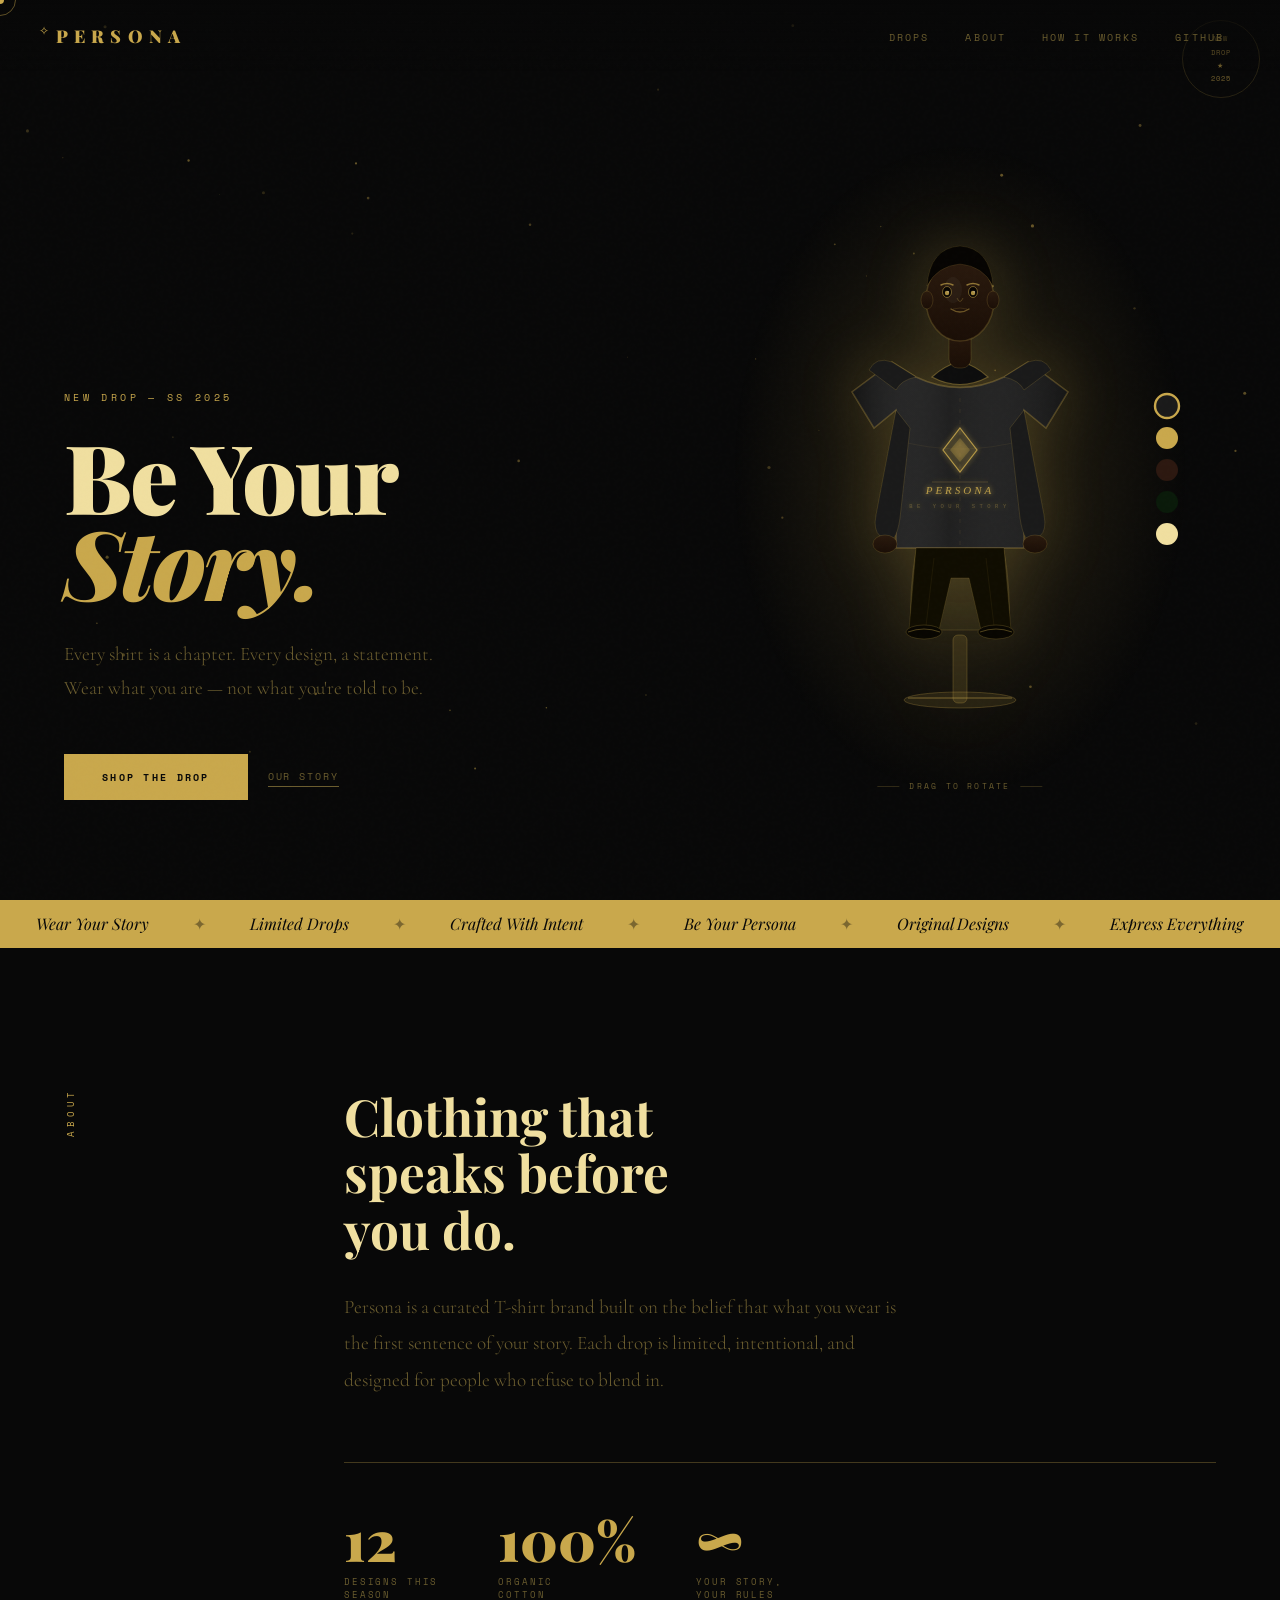
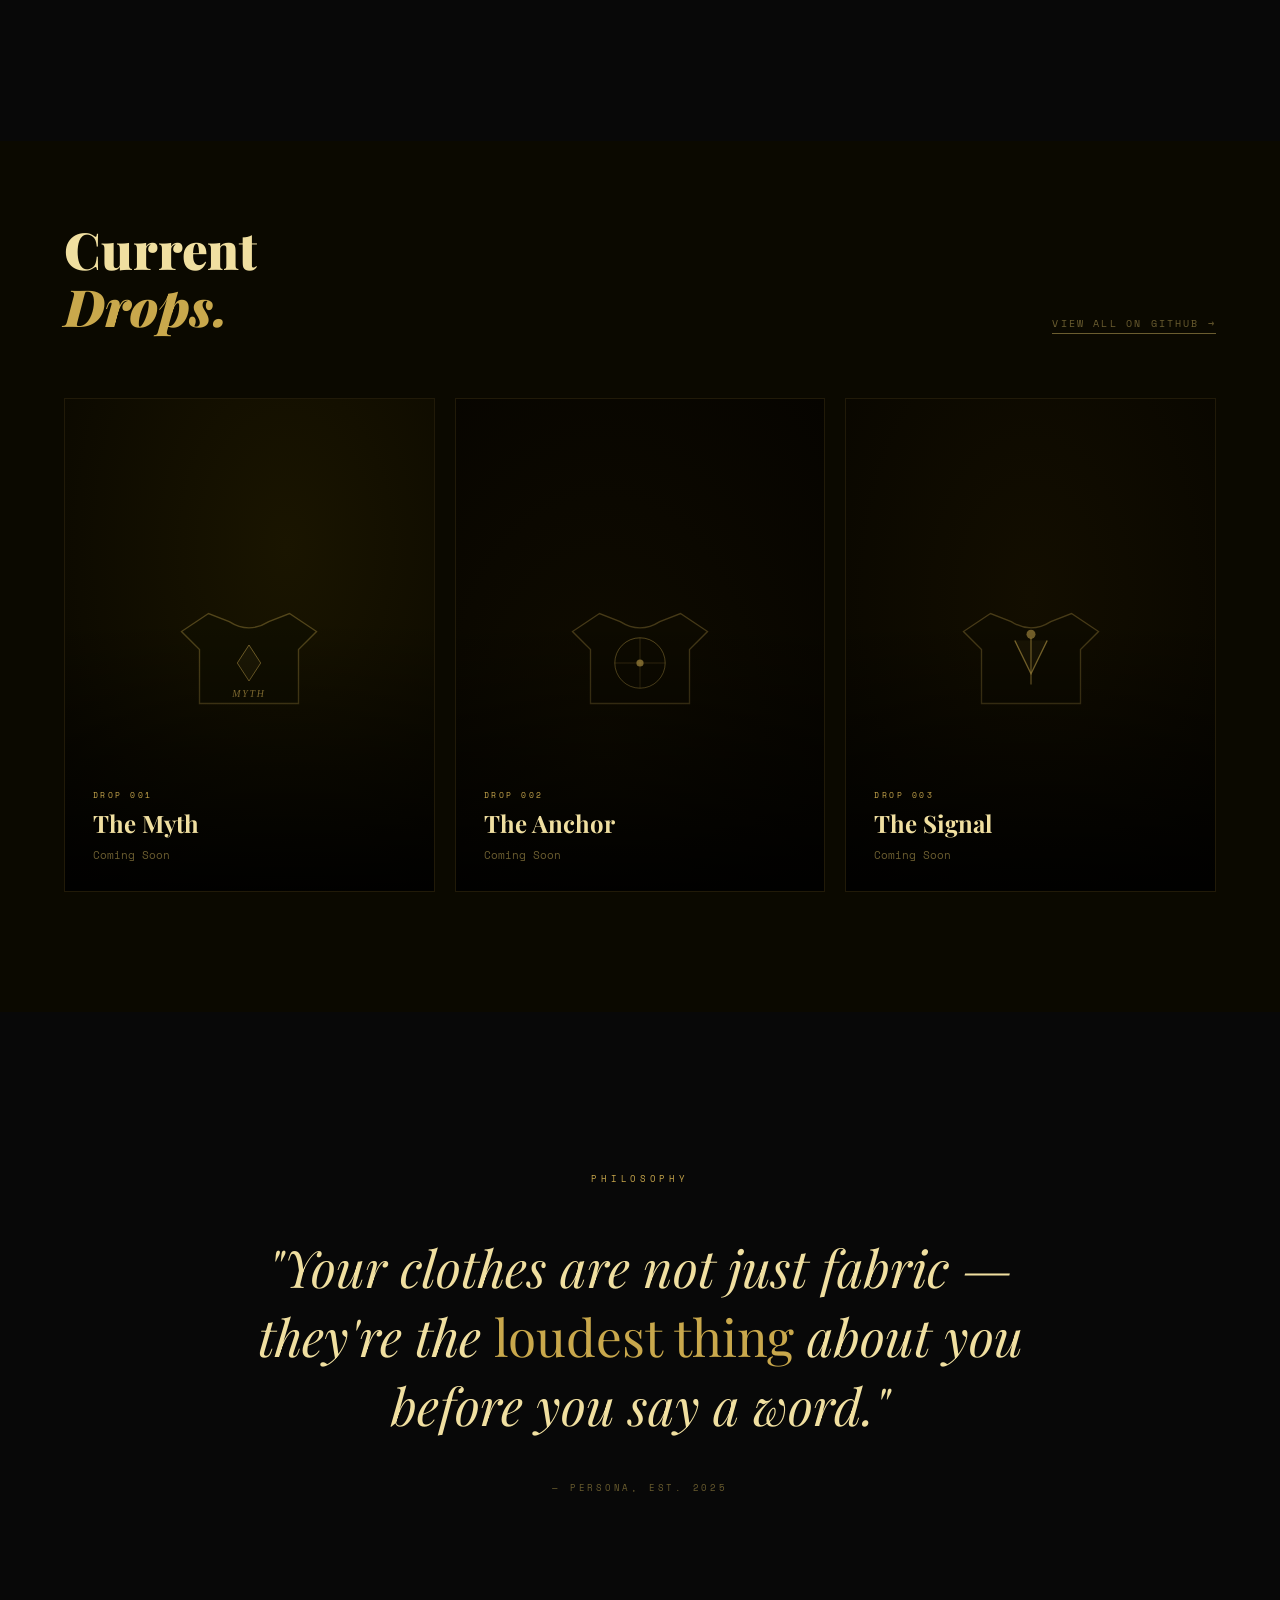
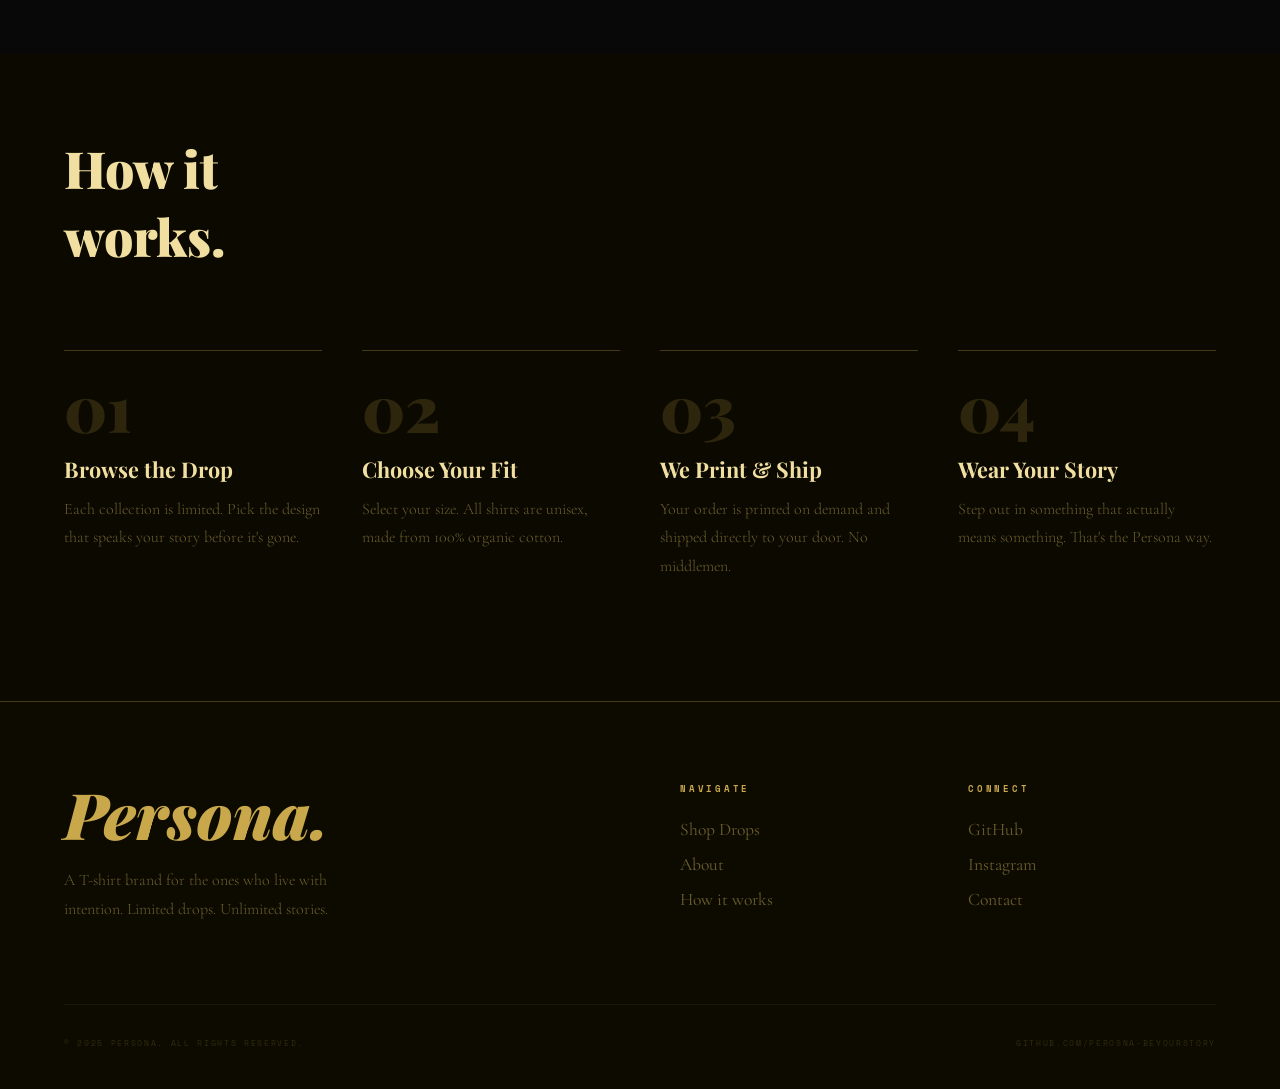
==== index.html @ 590053a6 "Add files via upload" ====
<!DOCTYPE html>
<html lang="en">
<head>
  <meta charset="UTF-8" />
  <meta name="viewport" content="width=device-width, initial-scale=1.0"/>
  <title>PERSONA — Wear Your Story</title>
  <link href="https://fonts.googleapis.com/css2?family=Playfair+Display:ital,wght@0,400;0,700;0,900;1,400&family=Cormorant+Garamond:wght@300;400;600&family=Space+Mono:wght@400;700&display=swap" rel="stylesheet"/>
  <style>
    *, *::before, *::after { margin: 0; padding: 0; box-sizing: border-box; }
    :root {
      --black: #080808;
      --deep: #0d0b00;
      --gold: #c9a84c;
      --gold-light: #e8c96a;
      --gold-dim: rgba(201,168,76,0.3);
      --gold-faint: rgba(201,168,76,0.08);
      --muted: #6b5d2f;
      --cream: #f0dfa0;
    }
    html { scroll-behavior: smooth; }
    body {
      background: var(--black);
      color: var(--cream);
      font-family: 'Cormorant Garamond', serif;
      overflow-x: hidden;
      cursor: none;
    }
    #cursor-dot {
      width: 8px; height: 8px;
      background: var(--gold);
      border-radius: 50%;
      position: fixed;
      pointer-events: none;
      z-index: 9999;
      transform: translate(-50%,-50%);
      transition: width .2s, height .2s;
    }
    #cursor-ring {
      width: 32px; height: 32px;
      border: 1.5px solid var(--gold);
      border-radius: 50%;
      position: fixed;
      pointer-events: none;
      z-index: 9998;
      transform: translate(-50%,-50%);
      opacity: 0.45;
      transition: width .3s, height .3s, opacity .3s;
    }
    body.hovering #cursor-dot { width: 14px; height: 14px; background: var(--gold-light); }
    body.hovering #cursor-ring { width: 52px; height: 52px; opacity: 0.2; }

    .trail-particle {
      position: fixed;
      pointer-events: none;
      z-index: 9990;
      transform: translate(-50%,-50%);
      animation: trailFade 0.7s ease forwards;
      line-height: 1;
    }
    @keyframes trailFade {
      0%   { opacity:.8; transform:translate(-50%,-50%) scale(1); }
      100% { opacity:0;  transform:translate(-50%,-50%) scale(0.2) translateY(-18px); }
    }
    .cursor-follower {
      position: fixed;
      pointer-events: none;
      z-index: 9985;
      transform: translate(-50%,-50%);
      animation: floatEmoji 3s ease-in-out infinite;
      color: var(--gold);
      line-height: 1;
    }
    @keyframes floatEmoji {
      0%,100% { transform:translate(-50%,-50%) rotate(-12deg) scale(1); }
      50%      { transform:translate(-50%,-50%) rotate(12deg) scale(1.2); }
    }
    body::after {
      content:'';
      position:fixed; inset:0;
      background-image:url("data:image/svg+xml,%3Csvg viewBox='0 0 256 256' xmlns='http://www.w3.org/2000/svg'%3E%3Cfilter id='n'%3E%3CfeTurbulence type='fractalNoise' baseFrequency='0.85' numOctaves='4' stitchTiles='stitch'/%3E%3C/filter%3E%3Crect width='100%25' height='100%25' filter='url(%23n)' opacity='0.04'/%3E%3C/svg%3E");
      pointer-events:none; z-index:200; opacity:.35;
    }
    nav {
      position:fixed; top:0; left:0; right:0; z-index:500;
      padding:24px 56px;
      display:flex; justify-content:space-between; align-items:center;
      background:linear-gradient(to bottom,rgba(8,8,8,.95),transparent);
    }
    .nav-logo {
      font-family:'Playfair Display',serif;
      font-size:1.1rem; font-weight:900;
      letter-spacing:.35em; text-transform:uppercase;
      color:var(--gold); text-decoration:none;
    }
    .nav-links { display:flex; gap:36px; list-style:none; }
    .nav-links a {
      font-family:'Space Mono',monospace;
      font-size:.6rem; letter-spacing:.22em; text-transform:uppercase;
      color:var(--muted); text-decoration:none; transition:color .2s;
    }
    .nav-links a:hover { color:var(--gold); }

    .hero {
      min-height:100vh;
      display:grid; grid-template-columns:1fr 1fr;
      position:relative; overflow:hidden;
    }
    .hero-bg { position:absolute; inset:0; z-index:0; overflow:hidden; }
    .hero-bg canvas { position:absolute; inset:0; }
    .hero-left {
      display:flex; flex-direction:column; justify-content:flex-end;
      padding:140px 64px 100px; position:relative; z-index:2;
    }
    .hero-eyebrow {
      font-family:'Space Mono',monospace;
      font-size:.6rem; letter-spacing:.35em; text-transform:uppercase;
      color:var(--gold); margin-bottom:28px;
      opacity:0; animation:fadeUp .8s .3s forwards;
    }
    .hero-title {
      font-family:'Playfair Display',serif;
      font-size:clamp(3.5rem,7.5vw,9rem); font-weight:900;
      line-height:.9; letter-spacing:-.02em; color:var(--cream);
      opacity:0; animation:fadeUp .9s .5s forwards;
    }
    .hero-title em { font-style:italic; color:var(--gold); display:block; }
    .hero-sub {
      font-size:1.2rem; font-weight:300; color:var(--muted);
      margin-top:32px; max-width:380px; line-height:1.8;
      opacity:0; animation:fadeUp .9s .7s forwards;
    }
    .hero-cta {
      margin-top:48px; display:flex; gap:20px; align-items:center;
      opacity:0; animation:fadeUp .9s .9s forwards;
    }
    .btn-primary {
      background:var(--gold); color:var(--black);
      padding:15px 38px;
      font-family:'Space Mono',monospace;
      font-size:.65rem; letter-spacing:.22em; text-transform:uppercase;
      text-decoration:none; font-weight:700;
      transition:background .3s, transform .2s, box-shadow .3s;
    }
    .btn-primary:hover { background:var(--gold-light); transform:translateY(-3px); box-shadow:0 12px 40px rgba(201,168,76,.35); }
    .btn-ghost {
      font-family:'Space Mono',monospace;
      font-size:.65rem; letter-spacing:.18em; text-transform:uppercase;
      color:var(--muted); text-decoration:none;
      border-bottom:1px solid var(--muted); padding-bottom:2px;
      transition:color .2s, border-color .2s;
    }
    .btn-ghost:hover { color:var(--gold); border-color:var(--gold); }

    .hero-right {
      position:relative; display:flex; align-items:center; justify-content:center;
      z-index:2; padding:100px 40px 60px;
    }
    .mannequin-wrapper {
      position:relative; width:340px; height:540px;
      display:flex; align-items:center; justify-content:center;
    }
    .mannequin-glow {
      position:absolute; inset:-60px;
      background:radial-gradient(ellipse at center,rgba(201,168,76,.18) 0%,transparent 70%);
      pointer-events:none;
    }
    .mannequin-hint {
      position:absolute; bottom:-52px; left:50%;
      transform:translateX(-50%);
      font-family:'Space Mono',monospace;
      font-size:.5rem; letter-spacing:.28em; text-transform:uppercase;
      color:var(--muted); white-space:nowrap;
      display:flex; align-items:center; gap:10px;
    }
    .mannequin-hint::before,.mannequin-hint::after {
      content:''; width:22px; height:1px; background:var(--muted); opacity:.4;
    }
    #mannequin-3d {
      width:100%; height:100%;
      display:flex; align-items:center; justify-content:center;
      cursor:grab; user-select:none;
    }
    #mannequin-3d:active { cursor:grabbing; }
    #mannequin-svg {
      width:280px; height:480px;
      filter:drop-shadow(0 0 30px rgba(201,168,76,.22));
      transition:filter .3s;
    }
    #mannequin-3d:hover #mannequin-svg { filter:drop-shadow(0 0 55px rgba(201,168,76,.5)); }
    .shirt-colors {
      position:absolute; right:-48px; top:50%;
      transform:translateY(-50%);
      display:flex; flex-direction:column; gap:10px;
    }
    .shirt-swatch {
      width:22px; height:22px; border-radius:50%;
      border:2px solid transparent;
      cursor:none; transition:border-color .2s, transform .2s;
    }
    .shirt-swatch.active { border-color:var(--gold); transform:scale(1.2); }
    .shirt-swatch:hover { transform:scale(1.15); }
    .design-badge {
      position:absolute; top:20px; right:20px;
      width:78px; height:78px;
      border:1px solid var(--gold-dim); border-radius:50%;
      display:flex; align-items:center; justify-content:center;
      flex-direction:column; text-align:center;
      animation:spin 22s linear infinite; opacity:.55;
    }
    .design-badge span {
      font-family:'Space Mono',monospace;
      font-size:.42rem; letter-spacing:.15em; text-transform:uppercase;
      color:var(--gold); line-height:2;
    }
    @keyframes spin { from{transform:rotate(0)} to{transform:rotate(360deg)} }

    .marquee-wrap { background:var(--gold); padding:13px 0; overflow:hidden; white-space:nowrap; }
    .marquee-track { display:inline-flex; animation:marquee 20s linear infinite; }
    .marquee-track span { font-family:'Playfair Display',serif; font-size:1rem; font-style:italic; color:var(--black); padding:0 36px; }
    .marquee-track .dot { font-style:normal; opacity:.4; padding:0 8px; }
    @keyframes marquee { from{transform:translateX(0)} to{transform:translateX(-50%)} }

    .about {
      padding:140px 64px; max-width:1400px; margin:0 auto;
      display:grid; grid-template-columns:200px 1fr; gap:80px; align-items:start;
    }
    .section-label {
      font-family:'Space Mono',monospace; font-size:.58rem;
      letter-spacing:.4em; text-transform:uppercase; color:var(--gold);
      writing-mode:vertical-rl; transform:rotate(180deg);
    }
    .about-content h2 {
      font-family:'Playfair Display',serif;
      font-size:clamp(2.5rem,4vw,4.5rem); font-weight:700;
      line-height:1.1; margin-bottom:32px; color:var(--cream);
    }
    .about-content p { font-size:1.2rem; font-weight:300; line-height:1.9; color:var(--muted); max-width:580px; }
    .about-stats {
      display:flex; gap:60px; margin-top:64px; padding-top:48px;
      border-top:1px solid var(--gold-dim);
    }
    .stat-num { font-family:'Playfair Display',serif; font-size:3.5rem; font-weight:900; color:var(--gold); line-height:1; }
    .stat-label { font-family:'Space Mono',monospace; font-size:.58rem; letter-spacing:.2em; text-transform:uppercase; color:var(--muted); margin-top:8px; }

    .drops { padding:80px 64px 120px; background:#0b0900; }
    .drops-header {
      display:flex; justify-content:space-between; align-items:flex-end;
      margin-bottom:64px; max-width:1400px; margin-left:auto; margin-right:auto;
    }
    .drops-header h2 { font-family:'Playfair Display',serif; font-size:clamp(2rem,4vw,4rem); font-weight:900; color:var(--cream); line-height:1.1; }
    .drops-header h2 em { font-style:italic; color:var(--gold); }
    .drops-header a {
      font-family:'Space Mono',monospace; font-size:.62rem; letter-spacing:.22em; text-transform:uppercase;
      color:var(--muted); text-decoration:none; border-bottom:1px solid var(--muted);
      padding-bottom:2px; white-space:nowrap; transition:color .2s, border-color .2s;
    }
    .drops-header a:hover { color:var(--gold); border-color:var(--gold); }
    .drops-grid { display:grid; grid-template-columns:repeat(3,1fr); gap:20px; max-width:1400px; margin:0 auto; }
    .drop-card {
      position:relative; aspect-ratio:3/4; overflow:hidden;
      background:#0d0a00; border:1px solid rgba(201,168,76,.1); transition:border-color .3s;
    }
    .drop-card:hover { border-color:rgba(201,168,76,.4); }
    .drop-card-bg { position:absolute; inset:0; display:flex; align-items:center; justify-content:center; transition:transform .6s cubic-bezier(.25,.46,.45,.94); }
    .drop-card:hover .drop-card-bg { transform:scale(1.06); }
    .drop-overlay { position:absolute; inset:0; background:linear-gradient(to top,rgba(0,0,0,.9) 0%,transparent 55%); }
    .drop-info { position:absolute; bottom:0; left:0; right:0; padding:28px; }
    .drop-tag { font-family:'Space Mono',monospace; font-size:.52rem; letter-spacing:.3em; text-transform:uppercase; color:var(--gold); margin-bottom:8px; }
    .drop-name { font-family:'Playfair Display',serif; font-size:1.5rem; font-weight:700; color:var(--cream); line-height:1.2; }
    .drop-price { font-family:'Space Mono',monospace; font-size:.7rem; color:var(--muted); margin-top:8px; }

    .philosophy { padding:160px 64px; text-align:center; max-width:900px; margin:0 auto; }
    .philosophy .section-label { writing-mode:horizontal-tb; transform:none; display:block; margin:0 auto 48px; }
    .philosophy blockquote { font-family:'Playfair Display',serif; font-size:clamp(2rem,4vw,3.5rem); font-weight:400; font-style:italic; line-height:1.35; color:var(--cream); }
    .philosophy blockquote em { font-style:normal; color:var(--gold); }
    .philosophy cite { display:block; margin-top:40px; font-family:'Space Mono',monospace; font-size:.58rem; letter-spacing:.3em; text-transform:uppercase; color:var(--muted); font-style:normal; }

    .how { padding:80px 64px 120px; background:#0b0900; }
    .how-header { max-width:1400px; margin:0 auto 80px; }
    .how-header h2 { font-family:'Playfair Display',serif; font-size:clamp(2rem,4vw,4rem); font-weight:900; color:var(--cream); }
    .how-steps { display:grid; grid-template-columns:repeat(4,1fr); gap:40px; max-width:1400px; margin:0 auto; }
    .step { padding-top:24px; border-top:1px solid var(--gold-dim); }
    .step-num { font-family:'Playfair Display',serif; font-size:4rem; font-weight:900; color:var(--gold); opacity:.18; line-height:1; margin-bottom:16px; }
    .step-title { font-family:'Playfair Display',serif; font-size:1.35rem; font-weight:700; margin-bottom:12px; color:var(--cream); }
    .step-desc { font-size:1rem; font-weight:300; color:var(--muted); line-height:1.8; }

    footer { background:var(--deep); padding:80px 64px 40px; border-top:1px solid var(--gold-dim); }
    .footer-top { display:grid; grid-template-columns:1fr 1fr; gap:80px; max-width:1400px; margin:0 auto; padding-bottom:80px; border-bottom:1px solid rgba(201,168,76,.08); }
    .footer-brand h3 { font-family:'Playfair Display',serif; font-size:clamp(2.5rem,5vw,5rem); font-weight:900; font-style:italic; color:var(--gold); line-height:1; }
    .footer-brand p { font-size:1rem; font-weight:300; color:var(--muted); margin-top:20px; max-width:320px; line-height:1.8; }
    .footer-links h4 { font-family:'Space Mono',monospace; font-size:.58rem; letter-spacing:.3em; text-transform:uppercase; color:var(--gold); margin-bottom:24px; }
    .footer-links ul { list-style:none; }
    .footer-links li { margin-bottom:14px; }
    .footer-links a { font-family:'Cormorant Garamond',serif; font-size:1.1rem; color:var(--muted); text-decoration:none; transition:color .2s; }
    .footer-links a:hover { color:var(--gold); }
    .footer-bottom { max-width:1400px; margin:0 auto; padding-top:32px; display:flex; justify-content:space-between; align-items:center; }
    .footer-bottom p { font-family:'Space Mono',monospace; font-size:.52rem; letter-spacing:.2em; color:rgba(201,168,76,.2); text-transform:uppercase; }
    .footer-bottom a { color:rgba(201,168,76,.2); text-decoration:none; transition:color .2s; }
    .footer-bottom a:hover { color:var(--gold); }

    @keyframes fadeUp { from{opacity:0;transform:translateY(30px)} to{opacity:1;transform:translateY(0)} }

    @media(max-width:900px){
      .hero{grid-template-columns:1fr;min-height:auto}
      .hero-left{padding:120px 32px 40px}
      .hero-right{padding:40px 32px 80px}
      nav{padding:20px 32px}
      .nav-links{display:none}
      .about{grid-template-columns:1fr;padding:80px 32px;gap:24px}
      .section-label{writing-mode:horizontal-tb;transform:none;margin-bottom:12px}
      .drops{padding:60px 32px 80px}
      .drops-header{flex-direction:column;align-items:flex-start;gap:20px}
      .drops-grid{grid-template-columns:1fr 1fr}
      .how{padding:60px 32px 80px}
      .how-steps{grid-template-columns:1fr 1fr}
      .philosophy{padding:80px 32px}
      footer{padding:60px 32px 32px}
      .footer-top{grid-template-columns:1fr;gap:48px}
      .about-stats{gap:32px}
      .shirt-colors{right:-35px}
    }
    @media(max-width:600px){
      .drops-grid{grid-template-columns:1fr}
      .how-steps{grid-template-columns:1fr}
    }
  </style>
</head>
<body>

<div id="cursor-dot"></div>
<div id="cursor-ring"></div>
<div class="cursor-follower" id="f1" style="font-size:1rem">✦</div>
<div class="cursor-follower" id="f2" style="font-size:.85rem">★</div>
<div class="cursor-follower" id="f3" style="font-size:1.1rem">◆</div>
<div class="cursor-follower" id="f4" style="font-size:.75rem">✧</div>

<nav>
  <a href="#" class="nav-logo">Persona</a>
  <ul class="nav-links">
    <li><a href="#drops">Drops</a></li>
    <li><a href="#about">About</a></li>
    <li><a href="#how">How it works</a></li>
    <li><a href="https://github.com/perosna-beyourstory" target="_blank">GitHub</a></li>
  </ul>
</nav>

<section class="hero" id="home">
  <div class="hero-bg"><canvas id="particleCanvas"></canvas></div>
  <div class="hero-left">
    <p class="hero-eyebrow">New Drop — SS 2025</p>
    <h1 class="hero-title">Be Your<br/><em>Story.</em></h1>
    <p class="hero-sub">Every shirt is a chapter. Every design, a statement. Wear what you are — not what you're told to be.</p>
    <div class="hero-cta">
      <a href="#drops" class="btn-primary">Shop the Drop</a>
      <a href="#about" class="btn-ghost">Our story</a>
    </div>
  </div>

  <div class="hero-right">
    <div class="design-badge"><span>NEW<br/>DROP<br/>★<br/>2025</span></div>
    <div class="mannequin-wrapper">
      <div class="mannequin-glow"></div>
      <div class="shirt-colors" id="shirtColors">
        <div class="shirt-swatch active" style="background:#1a1a1a" data-color="#1a1a1a"></div>
        <div class="shirt-swatch" style="background:#c9a84c" data-color="#c9a84c"></div>
        <div class="shirt-swatch" style="background:#2c1810" data-color="#2c1810"></div>
        <div class="shirt-swatch" style="background:#0a1a0a" data-color="#0a1a0a"></div>
        <div class="shirt-swatch" style="background:#f0dfa0" data-color="#f0dfa0"></div>
      </div>
      <div id="mannequin-3d">
        <svg id="mannequin-svg" viewBox="0 0 280 480" fill="none" xmlns="http://www.w3.org/2000/svg">
          <defs>
            <linearGradient id="bodyShade" x1="0" y1="0" x2="1" y2="0">
              <stop offset="0%" stop-color="rgba(0,0,0,0.35)"/>
              <stop offset="45%" stop-color="rgba(255,255,255,0.04)"/>
              <stop offset="100%" stop-color="rgba(0,0,0,0.28)"/>
            </linearGradient>
            <linearGradient id="skinGrad" x1="0" y1="0" x2="0" y2="1">
              <stop offset="0%" stop-color="#2a1a0e"/>
              <stop offset="100%" stop-color="#1a0e06"/>
            </linearGradient>
            <filter id="glow2">
              <feGaussianBlur stdDeviation="2.5" result="b"/>
              <feMerge><feMergeNode in="b"/><feMergeNode in="SourceGraphic"/></feMerge>
            </filter>
          </defs>

          <!-- Stand -->
          <ellipse cx="140" cy="470" rx="56" ry="8" fill="rgba(201,168,76,.12)" stroke="rgba(201,168,76,.25)" stroke-width="1"/>
          <rect x="133" y="405" width="14" height="68" rx="5" fill="rgba(201,168,76,.15)" stroke="rgba(201,168,76,.25)" stroke-width="1"/>
          <line x1="88" y1="468" x2="192" y2="468" stroke="rgba(201,168,76,.25)" stroke-width="2"/>

          <!-- Hips -->
          <path d="M96 320 Q89 360 91 400 L189 400 Q191 360 184 320 Z" fill="rgba(201,168,76,.05)" stroke="rgba(201,168,76,.18)" stroke-width="1"/>

          <!-- SHIRT body -->
          <path id="shirt-body"
            d="M72 132 L32 162 L54 198 L76 180 L76 318 L204 318 L204 180 L226 198 L248 162 L208 132 L184 147 Q140 168 96 147 Z"
            fill="#1a1a1a" stroke="rgba(201,168,76,.32)" stroke-width="1.5"/>
          <!-- Shade overlay -->
          <path d="M72 132 L32 162 L54 198 L76 180 L76 318 L204 318 L204 180 L226 198 L248 162 L208 132 L184 147 Q140 168 96 147 Z"
            fill="url(#bodyShade)" opacity=".65"/>

          <!-- Shirt seam -->
          <line x1="140" y1="168" x2="140" y2="316" stroke="rgba(201,168,76,.1)" stroke-width="1" stroke-dasharray="4,7"/>
          <path d="M76 210 Q140 228 204 210" stroke="rgba(201,168,76,.08)" stroke-width="1" fill="none"/>

          <!-- PERSONA print design -->
          <g id="shirt-design" filter="url(#glow2)">
            <polygon points="140,198 157,220 140,242 123,220" stroke="rgba(201,168,76,.85)" stroke-width="1.2" fill="rgba(201,168,76,.07)"/>
            <polygon points="140,208 150,220 140,232 130,220" fill="rgba(201,168,76,.28)"/>
            <line x1="112" y1="252" x2="168" y2="252" stroke="rgba(201,168,76,.28)" stroke-width=".8"/>
            <text x="140" y="264" text-anchor="middle" font-family="serif" font-size="11" font-style="italic" fill="rgba(201,168,76,.9)" letter-spacing="3">PERSONA</text>
            <text x="140" y="278" text-anchor="middle" font-family="monospace" font-size="5.5" fill="rgba(201,168,76,.38)" letter-spacing="4.5">BE YOUR STORY</text>
          </g>

          <!-- Collar -->
          <path d="M112 147 Q140 162 168 147 Q155 135 140 132 Q125 135 112 147 Z"
            fill="#0d0d0d" stroke="rgba(201,168,76,.4)" stroke-width="1.2"/>
          <!-- Shoulder seams -->
          <path d="M72 132 Q56 126 49 140 L76 160 Q81 150 96 147 Z" fill="#1a1a1a" stroke="rgba(201,168,76,.18)" stroke-width="1"/>
          <path d="M208 132 Q224 126 231 140 L204 160 Q199 150 184 147 Z" fill="#1a1a1a" stroke="rgba(201,168,76,.18)" stroke-width="1"/>

          <!-- Neck -->
          <rect x="129" y="92" width="22" height="46" rx="9" fill="url(#skinGrad)" stroke="rgba(201,168,76,.18)" stroke-width="1"/>

          <!-- Head -->
          <ellipse cx="140" cy="70" rx="34" ry="41" fill="url(#skinGrad)" stroke="rgba(201,168,76,.22)" stroke-width="1.5"/>
          <ellipse cx="133" cy="60" rx="9" ry="13" fill="rgba(255,255,255,0.035)"/>
          <!-- Eyes -->
          <ellipse cx="127" cy="62" rx="4.5" ry="5.5" fill="#060402" stroke="rgba(201,168,76,.5)" stroke-width="1"/>
          <ellipse cx="153" cy="62" rx="4.5" ry="5.5" fill="#060402" stroke="rgba(201,168,76,.5)" stroke-width="1"/>
          <circle cx="127" cy="63" r="2.2" fill="rgba(201,168,76,.85)"/>
          <circle cx="153" cy="63" r="2.2" fill="rgba(201,168,76,.85)"/>
          <circle cx="128.2" cy="61.8" r=".7" fill="rgba(255,255,255,.5)"/>
          <circle cx="154.2" cy="61.8" r=".7" fill="rgba(255,255,255,.5)"/>
          <!-- Eyebrows -->
          <path d="M121 55 Q127 52 133 55" stroke="rgba(201,168,76,.65)" stroke-width="1.5" fill="none" stroke-linecap="round"/>
          <path d="M147 55 Q153 52 159 55" stroke="rgba(201,168,76,.65)" stroke-width="1.5" fill="none" stroke-linecap="round"/>
          <!-- Nose -->
          <path d="M137 68 Q140 75 143 68" stroke="rgba(201,168,76,.28)" stroke-width="1" fill="none"/>
          <!-- Lips -->
          <path d="M131 79 Q140 85 149 79" stroke="rgba(201,168,76,.45)" stroke-width="1.3" fill="none" stroke-linecap="round"/>
          <path d="M133 79 Q140 77 147 79" stroke="rgba(201,168,76,.2)" stroke-width=".8" fill="none"/>
          <!-- Hair -->
          <path d="M107 56 Q110 18 140 16 Q170 18 173 56 Q163 36 140 34 Q117 36 107 56 Z"
            fill="#060402" stroke="rgba(201,168,76,.12)" stroke-width="1"/>
          <!-- Ears -->
          <ellipse cx="107" cy="70" rx="6" ry="9" fill="url(#skinGrad)" stroke="rgba(201,168,76,.18)" stroke-width="1"/>
          <ellipse cx="173" cy="70" rx="6" ry="9" fill="url(#skinGrad)" stroke="rgba(201,168,76,.18)" stroke-width="1"/>

          <!-- Arms -->
          <path d="M76 180 L56 285 Q53 300 60 306 L74 308 Q78 302 80 288 L90 198 Z"
            fill="#1a1a1a" stroke="rgba(201,168,76,.18)" stroke-width="1"/>
          <ellipse cx="65" cy="314" rx="12" ry="9" fill="url(#skinGrad)" stroke="rgba(201,168,76,.18)" stroke-width="1"/>
          <path d="M204 180 L224 285 Q227 300 220 306 L206 308 Q202 302 200 288 L190 198 Z"
            fill="#1a1a1a" stroke="rgba(201,168,76,.18)" stroke-width="1"/>
          <ellipse cx="215" cy="314" rx="12" ry="9" fill="url(#skinGrad)" stroke="rgba(201,168,76,.18)" stroke-width="1"/>

          <!-- Legs -->
          <path d="M96 318 L89 400 L119 400 L131 348 L149 348 L161 400 L191 400 L184 318 Z"
            fill="#100d00" stroke="rgba(201,168,76,.16)" stroke-width="1"/>
          <line x1="114" y1="328" x2="106" y2="396" stroke="rgba(201,168,76,.08)" stroke-width="1"/>
          <line x1="166" y1="328" x2="174" y2="396" stroke="rgba(201,168,76,.08)" stroke-width="1"/>

          <!-- Shoes -->
          <ellipse cx="104" cy="402" rx="18" ry="7" fill="#080600" stroke="rgba(201,168,76,.22)" stroke-width="1"/>
          <ellipse cx="176" cy="402" rx="18" ry="7" fill="#080600" stroke="rgba(201,168,76,.22)" stroke-width="1"/>
          <path d="M88 402 Q104 396 120 402" stroke="rgba(201,168,76,.38)" stroke-width="1" fill="none"/>
          <path d="M160 402 Q176 396 192 402" stroke="rgba(201,168,76,.38)" stroke-width="1" fill="none"/>
        </svg>
      </div>
      <div class="mannequin-hint">drag to rotate</div>
    </div>
  </div>
</section>

<div class="marquee-wrap">
  <div class="marquee-track">
    <span>Wear Your Story</span><span class="dot">✦</span>
    <span>Limited Drops</span><span class="dot">✦</span>
    <span>Crafted With Intent</span><span class="dot">✦</span>
    <span>Be Your Persona</span><span class="dot">✦</span>
    <span>Original Designs</span><span class="dot">✦</span>
    <span>Express Everything</span><span class="dot">✦</span>
    <span>Wear Your Story</span><span class="dot">✦</span>
    <span>Limited Drops</span><span class="dot">✦</span>
    <span>Crafted With Intent</span><span class="dot">✦</span>
    <span>Be Your Persona</span><span class="dot">✦</span>
    <span>Original Designs</span><span class="dot">✦</span>
    <span>Express Everything</span><span class="dot">✦</span>
  </div>
</div>

<section class="about" id="about">
  <div><div class="section-label">About</div></div>
  <div class="about-content">
    <h2>Clothing that<br/>speaks before<br/>you do.</h2>
    <p>Persona is a curated T-shirt brand built on the belief that what you wear is the first sentence of your story. Each drop is limited, intentional, and designed for people who refuse to blend in.</p>
    <div class="about-stats">
      <div><div class="stat-num">12</div><div class="stat-label">Designs this<br/>season</div></div>
      <div><div class="stat-num">100%</div><div class="stat-label">Organic<br/>cotton</div></div>
      <div><div class="stat-num">∞</div><div class="stat-label">Your story,<br/>your rules</div></div>
    </div>
  </div>
</section>

<section class="drops" id="drops">
  <div class="drops-header">
    <h2>Current<br/><em>Drops.</em></h2>
    <a href="https://github.com/perosna-beyourstory" target="_blank">View all on GitHub →</a>
  </div>
  <div class="drops-grid">
    <div class="drop-card">
      <div class="drop-card-bg" style="background:radial-gradient(ellipse at 60% 30%,#1a1500 0%,#080600 100%)">
        <svg width="180" height="180" viewBox="0 0 200 200">
          <path d="M55 65 L25 85 L45 105 L45 165 L155 165 L155 105 L175 85 L145 65 L122 74 Q100 88 78 74 Z" fill="#110f00" stroke="rgba(201,168,76,.35)" stroke-width="1.5"/>
          <polygon points="100,100 113,120 100,140 87,120" stroke="rgba(201,168,76,.6)" stroke-width="1" fill="rgba(201,168,76,.07)"/>
          <text x="100" y="158" text-anchor="middle" font-family="serif" font-size="11" fill="rgba(201,168,76,.8)" font-style="italic" letter-spacing="2">MYTH</text>
        </svg>
      </div>
      <div class="drop-overlay"></div>
      <div class="drop-info"><p class="drop-tag">Drop 001</p><h3 class="drop-name">The Myth</h3><p class="drop-price">Coming Soon</p></div>
    </div>
    <div class="drop-card">
      <div class="drop-card-bg" style="background:radial-gradient(ellipse at 40% 70%,#100c00 0%,#060400 100%)">
        <svg width="180" height="180" viewBox="0 0 200 200">
          <path d="M55 65 L25 85 L45 105 L45 165 L155 165 L155 105 L175 85 L145 65 L122 74 Q100 88 78 74 Z" fill="#0d0a00" stroke="rgba(201,168,76,.3)" stroke-width="1.5"/>
          <circle cx="100" cy="120" r="28" stroke="rgba(201,168,76,.45)" stroke-width="1" fill="none"/>
          <circle cx="100" cy="120" r="4" fill="rgba(201,168,76,.65)"/>
          <line x1="100" y1="92" x2="100" y2="148" stroke="rgba(201,168,76,.22)" stroke-width="1"/>
          <line x1="72" y1="120" x2="128" y2="120" stroke="rgba(201,168,76,.22)" stroke-width="1"/>
        </svg>
      </div>
      <div class="drop-overlay"></div>
      <div class="drop-info"><p class="drop-tag">Drop 002</p><h3 class="drop-name">The Anchor</h3><p class="drop-price">Coming Soon</p></div>
    </div>
    <div class="drop-card">
      <div class="drop-card-bg" style="background:radial-gradient(ellipse at 50% 40%,#130e00 0%,#080600 100%)">
        <svg width="180" height="180" viewBox="0 0 200 200">
          <path d="M55 65 L25 85 L45 105 L45 165 L155 165 L155 105 L175 85 L145 65 L122 74 Q100 88 78 74 Z" fill="#0e0b00" stroke="rgba(201,168,76,.3)" stroke-width="1.5"/>
          <path d="M82 95 L100 132 L118 95" stroke="rgba(201,168,76,.6)" stroke-width="1.5" fill="rgba(201,168,76,.06)"/>
          <line x1="100" y1="92" x2="100" y2="144" stroke="rgba(201,168,76,.5)" stroke-width="1.5"/>
          <circle cx="100" cy="88" r="5" fill="rgba(201,168,76,.55)"/>
        </svg>
      </div>
      <div class="drop-overlay"></div>
      <div class="drop-info"><p class="drop-tag">Drop 003</p><h3 class="drop-name">The Signal</h3><p class="drop-price">Coming Soon</p></div>
    </div>
  </div>
</section>

<section class="philosophy">
  <span class="section-label">Philosophy</span>
  <blockquote>"Your clothes are not just fabric —<br/>they're the <em>loudest thing</em> about you<br/>before you say a word."</blockquote>
  <cite>— Persona, est. 2025</cite>
</section>

<section class="how" id="how">
  <div class="how-header"><h2>How it<br/>works.</h2></div>
  <div class="how-steps">
    <div class="step"><div class="step-num">01</div><h3 class="step-title">Browse the Drop</h3><p class="step-desc">Each collection is limited. Pick the design that speaks your story before it's gone.</p></div>
    <div class="step"><div class="step-num">02</div><h3 class="step-title">Choose Your Fit</h3><p class="step-desc">Select your size. All shirts are unisex, made from 100% organic cotton.</p></div>
    <div class="step"><div class="step-num">03</div><h3 class="step-title">We Print & Ship</h3><p class="step-desc">Your order is printed on demand and shipped directly to your door. No middlemen.</p></div>
    <div class="step"><div class="step-num">04</div><h3 class="step-title">Wear Your Story</h3><p class="step-desc">Step out in something that actually means something. That's the Persona way.</p></div>
  </div>
</section>

<footer>
  <div class="footer-top">
    <div class="footer-brand">
      <h3>Persona.</h3>
      <p>A T-shirt brand for the ones who live with intention. Limited drops. Unlimited stories.</p>
    </div>
    <div style="display:grid;grid-template-columns:1fr 1fr;gap:40px">
      <div class="footer-links">
        <h4>Navigate</h4>
        <ul>
          <li><a href="#drops">Shop Drops</a></li>
          <li><a href="#about">About</a></li>
          <li><a href="#how">How it works</a></li>
        </ul>
      </div>
      <div class="footer-links">
        <h4>Connect</h4>
        <ul>
          <li><a href="https://github.com/perosna-beyourstory" target="_blank">GitHub</a></li>
          <li><a href="#">Instagram</a></li>
          <li><a href="#">Contact</a></li>
        </ul>
      </div>
    </div>
  </div>
  <div class="footer-bottom">
    <p>© 2025 Persona. All rights reserved.</p>
    <p><a href="https://github.com/perosna-beyourstory" target="_blank">github.com/perosna-beyourstory</a></p>
  </div>
</footer>

<script>
/* CURSOR */
const dot = document.getElementById('cursor-dot');
const ring = document.getElementById('cursor-ring');
let mx=0,my=0,rx=0,ry=0;

document.addEventListener('mousemove',e=>{ mx=e.clientX; my=e.clientY; dot.style.left=mx+'px'; dot.style.top=my+'px'; spawnTrail(mx,my); });
(function ar(){ rx+=(mx-rx)*.1; ry+=(my-ry)*.1; ring.style.left=rx+'px'; ring.style.top=ry+'px'; requestAnimationFrame(ar); })();
document.querySelectorAll('a,button,.drop-card,.shirt-swatch').forEach(el=>{
  el.addEventListener('mouseenter',()=>document.body.classList.add('hovering'));
  el.addEventListener('mouseleave',()=>document.body.classList.remove('hovering'));
});

/* TRAIL */
const SHAPES=['✦','★','◆','✧','◈','⬡'];
let lastTrail=0;
function spawnTrail(x,y){
  const now=Date.now(); if(now-lastTrail<65) return; lastTrail=now;
  const p=document.createElement('div');
  p.className='trail-particle';
  const s=7+Math.random()*9;
  p.style.cssText=`left:${x}px;top:${y}px;font-size:${s}px;color:rgba(201,168,76,${.35+Math.random()*.45})`;
  p.textContent=SHAPES[Math.floor(Math.random()*SHAPES.length)];
  document.body.appendChild(p);
  setTimeout(()=>p.remove(),750);
}

/* FOLLOWERS */
const fData=[
  {el:document.getElementById('f1'),x:0,y:0,lag:.052,ox:-42,oy:-36},
  {el:document.getElementById('f2'),x:0,y:0,lag:.038,ox: 38,oy:-28},
  {el:document.getElementById('f3'),x:0,y:0,lag:.028,ox:-30,oy: 40},
  {el:document.getElementById('f4'),x:0,y:0,lag:.065,ox: 45,oy: 32},
];
(function af(){
  fData.forEach(f=>{
    f.x+=(mx+f.ox-f.x)*f.lag;
    f.y+=(my+f.oy-f.y)*f.lag;
    f.el.style.left=f.x+'px';
    f.el.style.top=f.y+'px';
  });
  requestAnimationFrame(af);
})();

/* PARTICLE CANVAS */
const canvas=document.getElementById('particleCanvas');
const ctx=canvas.getContext('2d');
function rz(){ canvas.width=canvas.parentElement.offsetWidth; canvas.height=canvas.parentElement.offsetHeight; }
rz(); window.addEventListener('resize',rz);
const pts=Array.from({length:55},()=>({
  x:Math.random()*1400,y:Math.random()*800,
  r:.4+Math.random()*1.4,vx:(Math.random()-.5)*.28,vy:(Math.random()-.5)*.28,
  a:Math.random(),da:.002+Math.random()*.005
}));
(function dp(){
  ctx.clearRect(0,0,canvas.width,canvas.height);
  pts.forEach(p=>{
    p.x+=p.vx; p.y+=p.vy; p.a+=p.da;
    if(p.a>1||p.a<0) p.da*=-1;
    if(p.x<0||p.x>canvas.width) p.vx*=-1;
    if(p.y<0||p.y>canvas.height) p.vy*=-1;
    ctx.beginPath(); ctx.arc(p.x,p.y,p.r,0,Math.PI*2);
    ctx.fillStyle=`rgba(201,168,76,${p.a*.48})`; ctx.fill();
  });
  requestAnimationFrame(dp);
})();

/* MANNEQUIN ROTATE */
const m3d=document.getElementById('mannequin-3d');
const mSvg=document.getElementById('mannequin-svg');
const shirtBody=document.getElementById('shirt-body');
const shirtDesign=document.getElementById('shirt-design');
let drag=false,sx=0,angle=0,tAngle=0,vel=0;

m3d.addEventListener('mousedown',e=>{ drag=true; sx=e.clientX; m3d.style.cursor='grabbing'; });
window.addEventListener('mouseup',()=>{ drag=false; m3d.style.cursor='grab'; });
window.addEventListener('mousemove',e=>{
  if(!drag) return;
  const dx=e.clientX-sx; sx=e.clientX; vel=dx; tAngle+=dx*.65;
});
m3d.addEventListener('touchstart',e=>{ drag=true; sx=e.touches[0].clientX; },{passive:true});
window.addEventListener('touchend',()=>{ drag=false; });
window.addEventListener('touchmove',e=>{
  if(!drag) return;
  const dx=e.touches[0].clientX-sx; sx=e.touches[0].clientX; vel=dx; tAngle+=dx*.65;
},{passive:true});

(function am(){
  if(!drag){ vel*=.92; tAngle+=vel; }
  angle+=(tAngle-angle)*.12;
  const rad=angle*Math.PI/180;
  const cosA=Math.cos(rad);
  const scaleX=Math.max(.12,Math.abs(cosA));
  const flip=cosA<0 ? -scaleX : scaleX;
  mSvg.style.transform=`scaleX(${flip})`;
  if(shirtDesign) shirtDesign.style.opacity=scaleX>.38 ? '1':'0';
  requestAnimationFrame(am);
})();

/* SHIRT COLOR */
document.querySelectorAll('.shirt-swatch').forEach(sw=>{
  sw.addEventListener('click',()=>{
    document.querySelectorAll('.shirt-swatch').forEach(s=>s.classList.remove('active'));
    sw.classList.add('active');
    const c=sw.getAttribute('data-color');
    shirtBody.setAttribute('fill',c);
    const lightColors=['#f0dfa0','#c9a84c'];
    const isLight=lightColors.includes(c);
    if(shirtDesign){
      const fill=isLight?'rgba(10,8,0,0.75)':'';
      const stroke=isLight?'rgba(10,8,0,0.5)':'';
      shirtDesign.querySelectorAll('text,polygon,line').forEach(el=>{
        el.style.fill=fill; el.style.stroke=stroke;
      });
    }
  });
});

/* SCROLL REVEAL */
const obs=new IntersectionObserver(es=>es.forEach(e=>{
  if(e.isIntersecting){ e.target.style.opacity='1'; e.target.style.transform='translateY(0)'; }
}),{threshold:.1});
document.querySelectorAll('.step,.drop-card,.about-content,.philosophy blockquote').forEach(el=>{
  el.style.opacity='0'; el.style.transform='translateY(38px)';
  el.style.transition='opacity .7s ease,transform .7s ease';
  obs.observe(el);
});
</script>
</body>
</html>
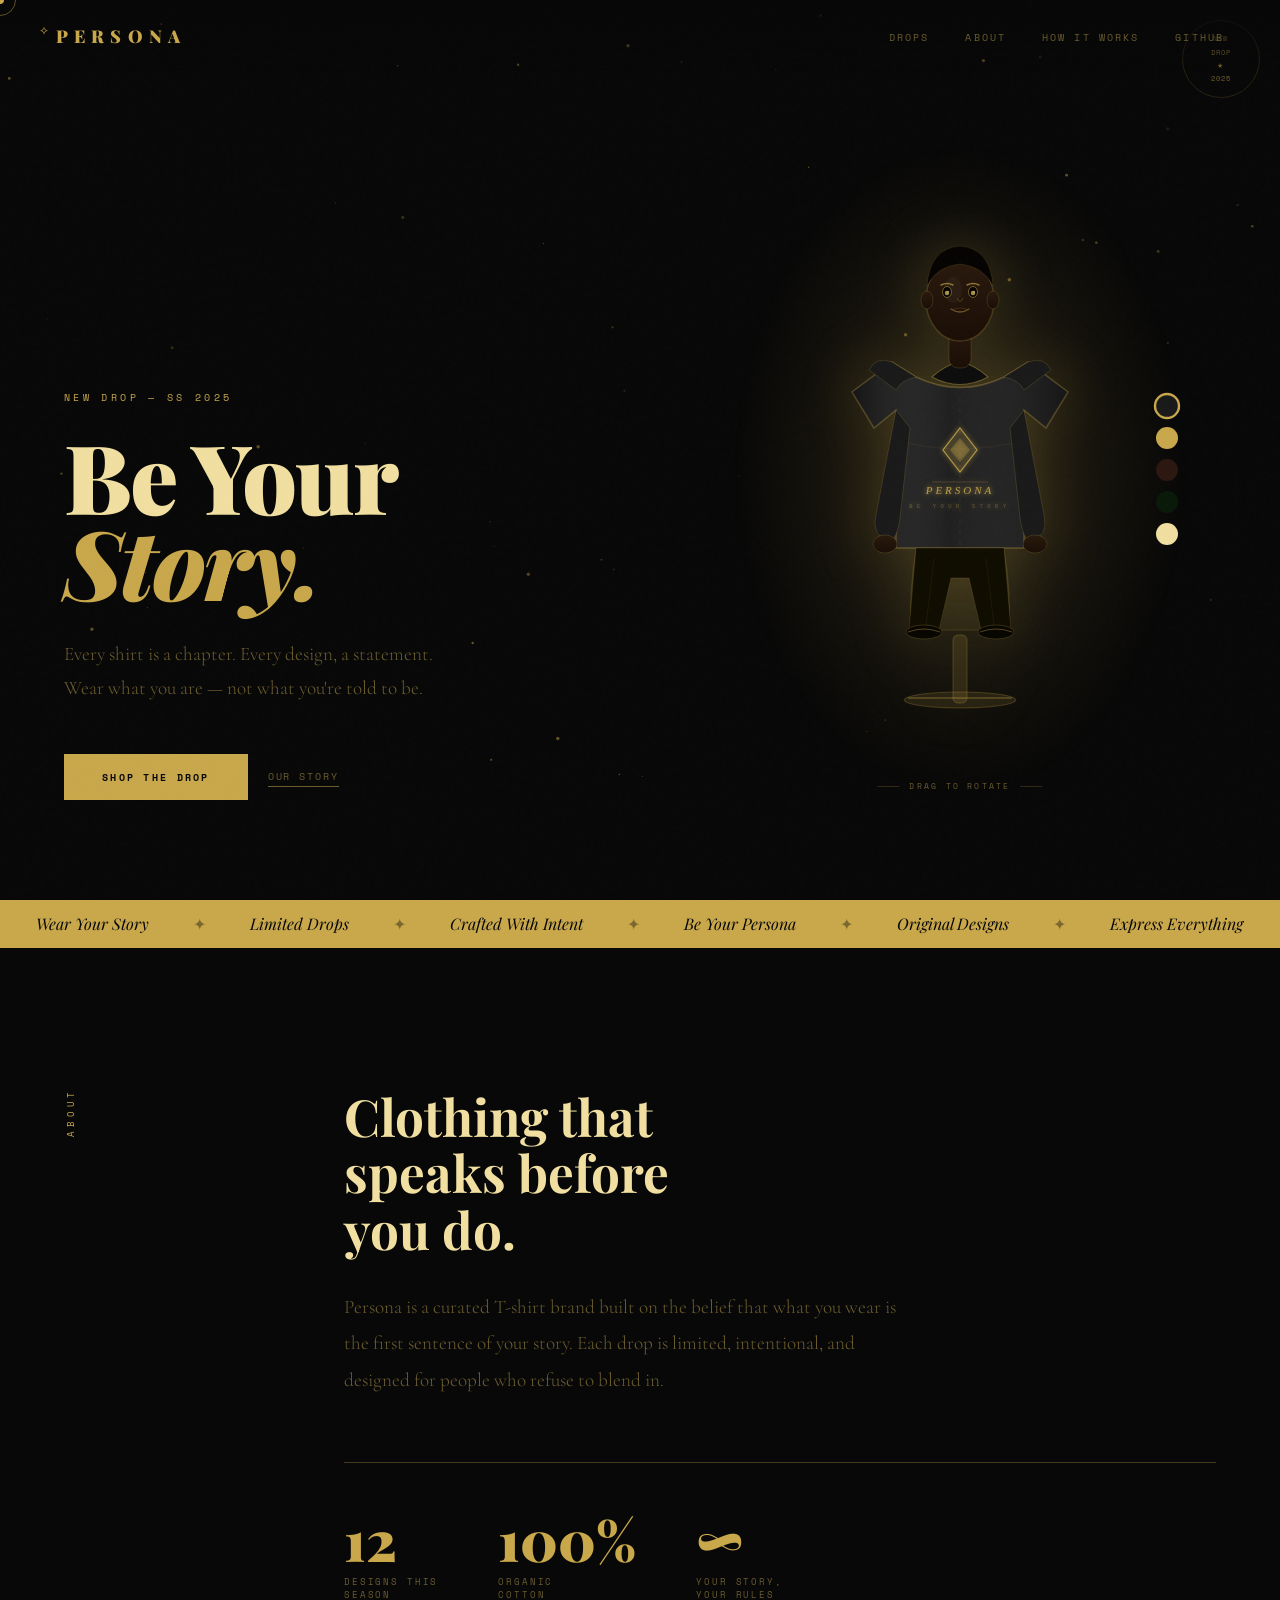
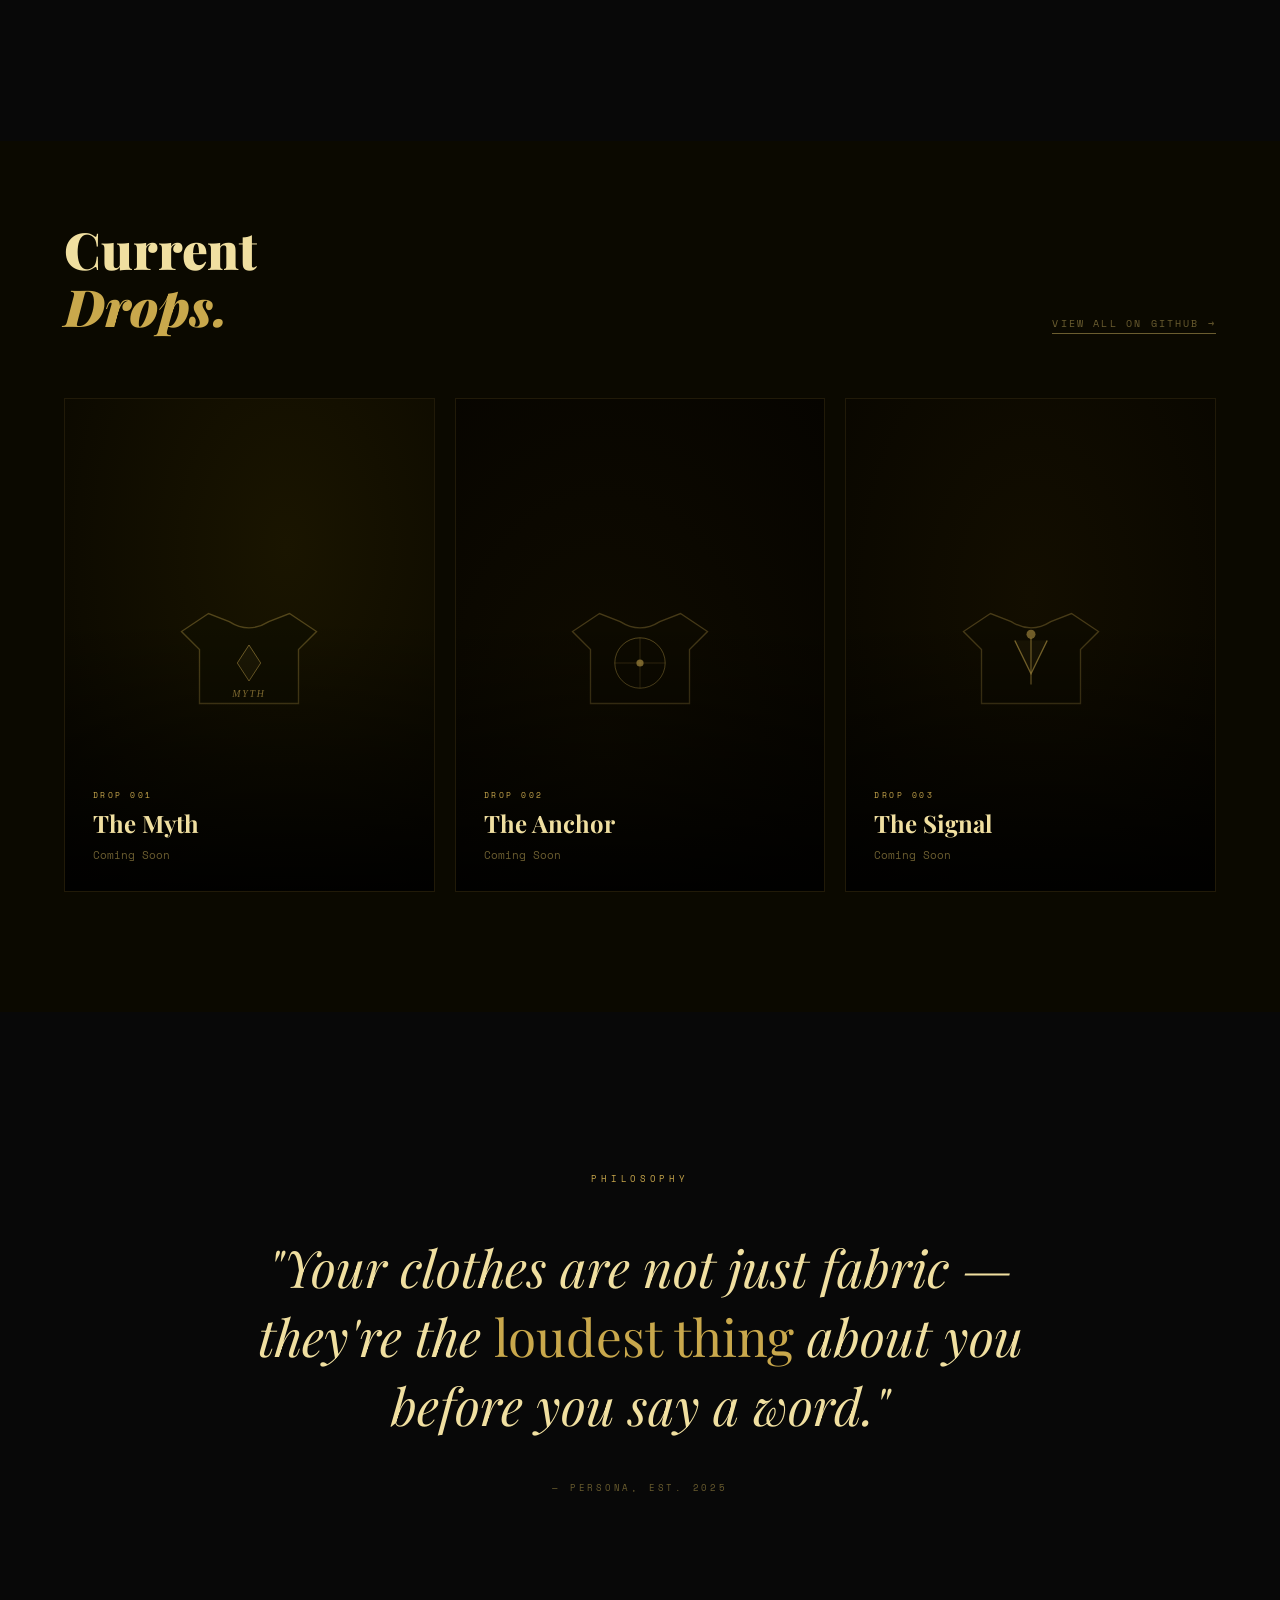
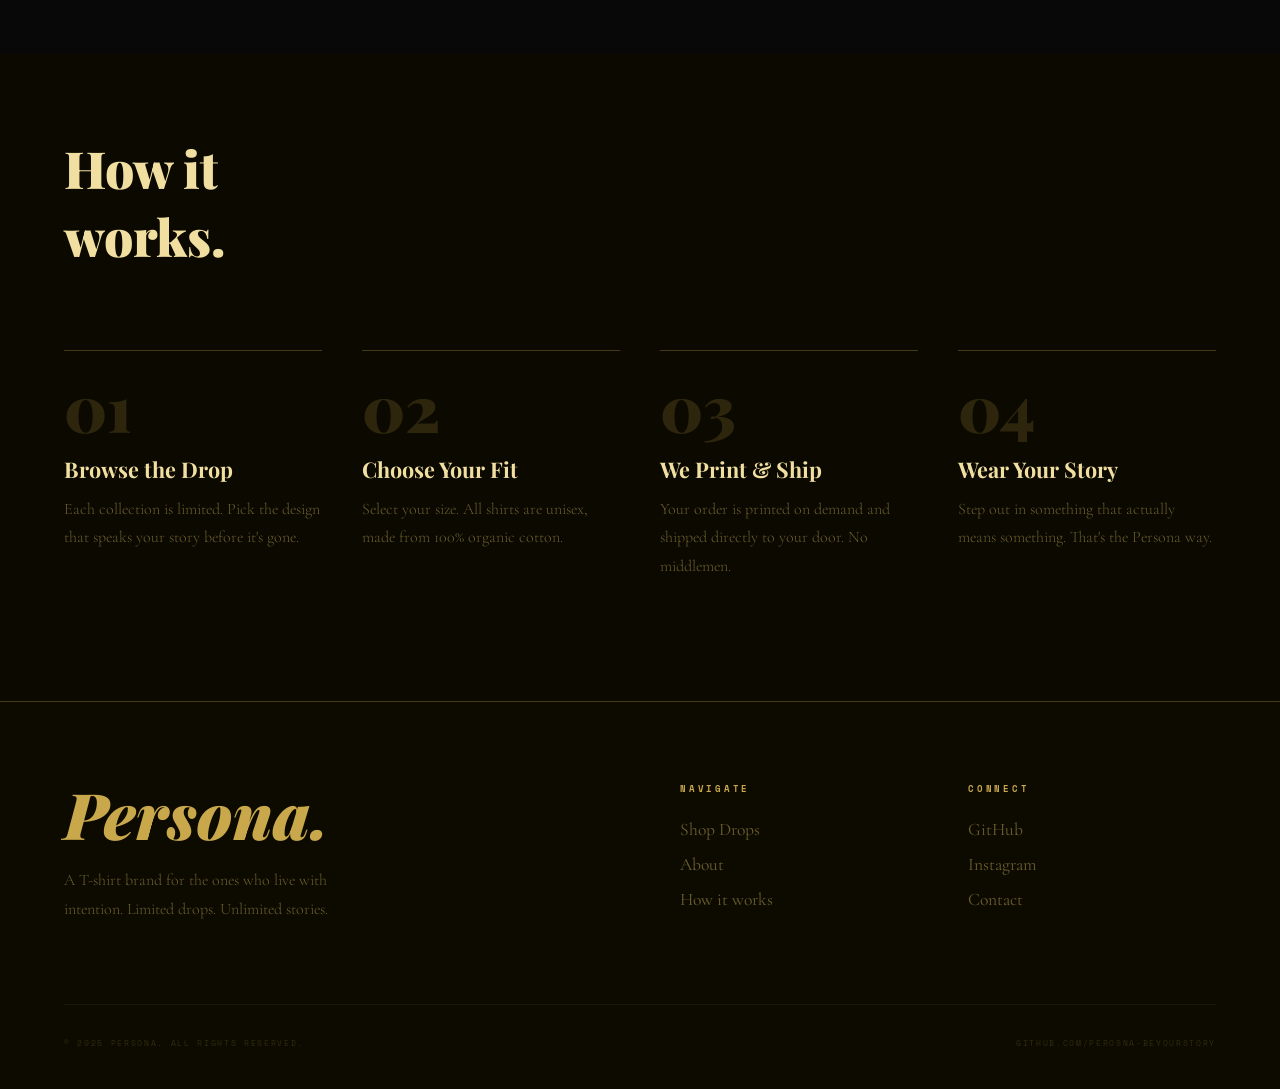
==== commit c7c007f1: "Add files via upload" ====
--- a/index.html
+++ b/index.html
@@ -5,325 +5,7 @@
   <meta name="viewport" content="width=device-width, initial-scale=1.0"/>
   <title>PERSONA — Wear Your Story</title>
   <link href="https://fonts.googleapis.com/css2?family=Playfair+Display:ital,wght@0,400;0,700;0,900;1,400&family=Cormorant+Garamond:wght@300;400;600&family=Space+Mono:wght@400;700&display=swap" rel="stylesheet"/>
-  <style>
-    *, *::before, *::after { margin: 0; padding: 0; box-sizing: border-box; }
-    :root {
-      --black: #080808;
-      --deep: #0d0b00;
-      --gold: #c9a84c;
-      --gold-light: #e8c96a;
-      --gold-dim: rgba(201,168,76,0.3);
-      --gold-faint: rgba(201,168,76,0.08);
-      --muted: #6b5d2f;
-      --cream: #f0dfa0;
-    }
-    html { scroll-behavior: smooth; }
-    body {
-      background: var(--black);
-      color: var(--cream);
-      font-family: 'Cormorant Garamond', serif;
-      overflow-x: hidden;
-      cursor: none;
-    }
-    #cursor-dot {
-      width: 8px; height: 8px;
-      background: var(--gold);
-      border-radius: 50%;
-      position: fixed;
-      pointer-events: none;
-      z-index: 9999;
-      transform: translate(-50%,-50%);
-      transition: width .2s, height .2s;
-    }
-    #cursor-ring {
-      width: 32px; height: 32px;
-      border: 1.5px solid var(--gold);
-      border-radius: 50%;
-      position: fixed;
-      pointer-events: none;
-      z-index: 9998;
-      transform: translate(-50%,-50%);
-      opacity: 0.45;
-      transition: width .3s, height .3s, opacity .3s;
-    }
-    body.hovering #cursor-dot { width: 14px; height: 14px; background: var(--gold-light); }
-    body.hovering #cursor-ring { width: 52px; height: 52px; opacity: 0.2; }
-
-    .trail-particle {
-      position: fixed;
-      pointer-events: none;
-      z-index: 9990;
-      transform: translate(-50%,-50%);
-      animation: trailFade 0.7s ease forwards;
-      line-height: 1;
-    }
-    @keyframes trailFade {
-      0%   { opacity:.8; transform:translate(-50%,-50%) scale(1); }
-      100% { opacity:0;  transform:translate(-50%,-50%) scale(0.2) translateY(-18px); }
-    }
-    .cursor-follower {
-      position: fixed;
-      pointer-events: none;
-      z-index: 9985;
-      transform: translate(-50%,-50%);
-      animation: floatEmoji 3s ease-in-out infinite;
-      color: var(--gold);
-      line-height: 1;
-    }
-    @keyframes floatEmoji {
-      0%,100% { transform:translate(-50%,-50%) rotate(-12deg) scale(1); }
-      50%      { transform:translate(-50%,-50%) rotate(12deg) scale(1.2); }
-    }
-    body::after {
-      content:'';
-      position:fixed; inset:0;
-      background-image:url("data:image/svg+xml,%3Csvg viewBox='0 0 256 256' xmlns='http://www.w3.org/2000/svg'%3E%3Cfilter id='n'%3E%3CfeTurbulence type='fractalNoise' baseFrequency='0.85' numOctaves='4' stitchTiles='stitch'/%3E%3C/filter%3E%3Crect width='100%25' height='100%25' filter='url(%23n)' opacity='0.04'/%3E%3C/svg%3E");
-      pointer-events:none; z-index:200; opacity:.35;
-    }
-    nav {
-      position:fixed; top:0; left:0; right:0; z-index:500;
-      padding:24px 56px;
-      display:flex; justify-content:space-between; align-items:center;
-      background:linear-gradient(to bottom,rgba(8,8,8,.95),transparent);
-    }
-    .nav-logo {
-      font-family:'Playfair Display',serif;
-      font-size:1.1rem; font-weight:900;
-      letter-spacing:.35em; text-transform:uppercase;
-      color:var(--gold); text-decoration:none;
-    }
-    .nav-links { display:flex; gap:36px; list-style:none; }
-    .nav-links a {
-      font-family:'Space Mono',monospace;
-      font-size:.6rem; letter-spacing:.22em; text-transform:uppercase;
-      color:var(--muted); text-decoration:none; transition:color .2s;
-    }
-    .nav-links a:hover { color:var(--gold); }
-
-    .hero {
-      min-height:100vh;
-      display:grid; grid-template-columns:1fr 1fr;
-      position:relative; overflow:hidden;
-    }
-    .hero-bg { position:absolute; inset:0; z-index:0; overflow:hidden; }
-    .hero-bg canvas { position:absolute; inset:0; }
-    .hero-left {
-      display:flex; flex-direction:column; justify-content:flex-end;
-      padding:140px 64px 100px; position:relative; z-index:2;
-    }
-    .hero-eyebrow {
-      font-family:'Space Mono',monospace;
-      font-size:.6rem; letter-spacing:.35em; text-transform:uppercase;
-      color:var(--gold); margin-bottom:28px;
-      opacity:0; animation:fadeUp .8s .3s forwards;
-    }
-    .hero-title {
-      font-family:'Playfair Display',serif;
-      font-size:clamp(3.5rem,7.5vw,9rem); font-weight:900;
-      line-height:.9; letter-spacing:-.02em; color:var(--cream);
-      opacity:0; animation:fadeUp .9s .5s forwards;
-    }
-    .hero-title em { font-style:italic; color:var(--gold); display:block; }
-    .hero-sub {
-      font-size:1.2rem; font-weight:300; color:var(--muted);
-      margin-top:32px; max-width:380px; line-height:1.8;
-      opacity:0; animation:fadeUp .9s .7s forwards;
-    }
-    .hero-cta {
-      margin-top:48px; display:flex; gap:20px; align-items:center;
-      opacity:0; animation:fadeUp .9s .9s forwards;
-    }
-    .btn-primary {
-      background:var(--gold); color:var(--black);
-      padding:15px 38px;
-      font-family:'Space Mono',monospace;
-      font-size:.65rem; letter-spacing:.22em; text-transform:uppercase;
-      text-decoration:none; font-weight:700;
-      transition:background .3s, transform .2s, box-shadow .3s;
-    }
-    .btn-primary:hover { background:var(--gold-light); transform:translateY(-3px); box-shadow:0 12px 40px rgba(201,168,76,.35); }
-    .btn-ghost {
-      font-family:'Space Mono',monospace;
-      font-size:.65rem; letter-spacing:.18em; text-transform:uppercase;
-      color:var(--muted); text-decoration:none;
-      border-bottom:1px solid var(--muted); padding-bottom:2px;
-      transition:color .2s, border-color .2s;
-    }
-    .btn-ghost:hover { color:var(--gold); border-color:var(--gold); }
-
-    .hero-right {
-      position:relative; display:flex; align-items:center; justify-content:center;
-      z-index:2; padding:100px 40px 60px;
-    }
-    .mannequin-wrapper {
-      position:relative; width:340px; height:540px;
-      display:flex; align-items:center; justify-content:center;
-    }
-    .mannequin-glow {
-      position:absolute; inset:-60px;
-      background:radial-gradient(ellipse at center,rgba(201,168,76,.18) 0%,transparent 70%);
-      pointer-events:none;
-    }
-    .mannequin-hint {
-      position:absolute; bottom:-52px; left:50%;
-      transform:translateX(-50%);
-      font-family:'Space Mono',monospace;
-      font-size:.5rem; letter-spacing:.28em; text-transform:uppercase;
-      color:var(--muted); white-space:nowrap;
-      display:flex; align-items:center; gap:10px;
-    }
-    .mannequin-hint::before,.mannequin-hint::after {
-      content:''; width:22px; height:1px; background:var(--muted); opacity:.4;
-    }
-    #mannequin-3d {
-      width:100%; height:100%;
-      display:flex; align-items:center; justify-content:center;
-      cursor:grab; user-select:none;
-    }
-    #mannequin-3d:active { cursor:grabbing; }
-    #mannequin-svg {
-      width:280px; height:480px;
-      filter:drop-shadow(0 0 30px rgba(201,168,76,.22));
-      transition:filter .3s;
-    }
-    #mannequin-3d:hover #mannequin-svg { filter:drop-shadow(0 0 55px rgba(201,168,76,.5)); }
-    .shirt-colors {
-      position:absolute; right:-48px; top:50%;
-      transform:translateY(-50%);
-      display:flex; flex-direction:column; gap:10px;
-    }
-    .shirt-swatch {
-      width:22px; height:22px; border-radius:50%;
-      border:2px solid transparent;
-      cursor:none; transition:border-color .2s, transform .2s;
-    }
-    .shirt-swatch.active { border-color:var(--gold); transform:scale(1.2); }
-    .shirt-swatch:hover { transform:scale(1.15); }
-    .design-badge {
-      position:absolute; top:20px; right:20px;
-      width:78px; height:78px;
-      border:1px solid var(--gold-dim); border-radius:50%;
-      display:flex; align-items:center; justify-content:center;
-      flex-direction:column; text-align:center;
-      animation:spin 22s linear infinite; opacity:.55;
-    }
-    .design-badge span {
-      font-family:'Space Mono',monospace;
-      font-size:.42rem; letter-spacing:.15em; text-transform:uppercase;
-      color:var(--gold); line-height:2;
-    }
-    @keyframes spin { from{transform:rotate(0)} to{transform:rotate(360deg)} }
-
-    .marquee-wrap { background:var(--gold); padding:13px 0; overflow:hidden; white-space:nowrap; }
-    .marquee-track { display:inline-flex; animation:marquee 20s linear infinite; }
-    .marquee-track span { font-family:'Playfair Display',serif; font-size:1rem; font-style:italic; color:var(--black); padding:0 36px; }
-    .marquee-track .dot { font-style:normal; opacity:.4; padding:0 8px; }
-    @keyframes marquee { from{transform:translateX(0)} to{transform:translateX(-50%)} }
-
-    .about {
-      padding:140px 64px; max-width:1400px; margin:0 auto;
-      display:grid; grid-template-columns:200px 1fr; gap:80px; align-items:start;
-    }
-    .section-label {
-      font-family:'Space Mono',monospace; font-size:.58rem;
-      letter-spacing:.4em; text-transform:uppercase; color:var(--gold);
-      writing-mode:vertical-rl; transform:rotate(180deg);
-    }
-    .about-content h2 {
-      font-family:'Playfair Display',serif;
-      font-size:clamp(2.5rem,4vw,4.5rem); font-weight:700;
-      line-height:1.1; margin-bottom:32px; color:var(--cream);
-    }
-    .about-content p { font-size:1.2rem; font-weight:300; line-height:1.9; color:var(--muted); max-width:580px; }
-    .about-stats {
-      display:flex; gap:60px; margin-top:64px; padding-top:48px;
-      border-top:1px solid var(--gold-dim);
-    }
-    .stat-num { font-family:'Playfair Display',serif; font-size:3.5rem; font-weight:900; color:var(--gold); line-height:1; }
-    .stat-label { font-family:'Space Mono',monospace; font-size:.58rem; letter-spacing:.2em; text-transform:uppercase; color:var(--muted); margin-top:8px; }
-
-    .drops { padding:80px 64px 120px; background:#0b0900; }
-    .drops-header {
-      display:flex; justify-content:space-between; align-items:flex-end;
-      margin-bottom:64px; max-width:1400px; margin-left:auto; margin-right:auto;
-    }
-    .drops-header h2 { font-family:'Playfair Display',serif; font-size:clamp(2rem,4vw,4rem); font-weight:900; color:var(--cream); line-height:1.1; }
-    .drops-header h2 em { font-style:italic; color:var(--gold); }
-    .drops-header a {
-      font-family:'Space Mono',monospace; font-size:.62rem; letter-spacing:.22em; text-transform:uppercase;
-      color:var(--muted); text-decoration:none; border-bottom:1px solid var(--muted);
-      padding-bottom:2px; white-space:nowrap; transition:color .2s, border-color .2s;
-    }
-    .drops-header a:hover { color:var(--gold); border-color:var(--gold); }
-    .drops-grid { display:grid; grid-template-columns:repeat(3,1fr); gap:20px; max-width:1400px; margin:0 auto; }
-    .drop-card {
-      position:relative; aspect-ratio:3/4; overflow:hidden;
-      background:#0d0a00; border:1px solid rgba(201,168,76,.1); transition:border-color .3s;
-    }
-    .drop-card:hover { border-color:rgba(201,168,76,.4); }
-    .drop-card-bg { position:absolute; inset:0; display:flex; align-items:center; justify-content:center; transition:transform .6s cubic-bezier(.25,.46,.45,.94); }
-    .drop-card:hover .drop-card-bg { transform:scale(1.06); }
-    .drop-overlay { position:absolute; inset:0; background:linear-gradient(to top,rgba(0,0,0,.9) 0%,transparent 55%); }
-    .drop-info { position:absolute; bottom:0; left:0; right:0; padding:28px; }
-    .drop-tag { font-family:'Space Mono',monospace; font-size:.52rem; letter-spacing:.3em; text-transform:uppercase; color:var(--gold); margin-bottom:8px; }
-    .drop-name { font-family:'Playfair Display',serif; font-size:1.5rem; font-weight:700; color:var(--cream); line-height:1.2; }
-    .drop-price { font-family:'Space Mono',monospace; font-size:.7rem; color:var(--muted); margin-top:8px; }
-
-    .philosophy { padding:160px 64px; text-align:center; max-width:900px; margin:0 auto; }
-    .philosophy .section-label { writing-mode:horizontal-tb; transform:none; display:block; margin:0 auto 48px; }
-    .philosophy blockquote { font-family:'Playfair Display',serif; font-size:clamp(2rem,4vw,3.5rem); font-weight:400; font-style:italic; line-height:1.35; color:var(--cream); }
-    .philosophy blockquote em { font-style:normal; color:var(--gold); }
-    .philosophy cite { display:block; margin-top:40px; font-family:'Space Mono',monospace; font-size:.58rem; letter-spacing:.3em; text-transform:uppercase; color:var(--muted); font-style:normal; }
-
-    .how { padding:80px 64px 120px; background:#0b0900; }
-    .how-header { max-width:1400px; margin:0 auto 80px; }
-    .how-header h2 { font-family:'Playfair Display',serif; font-size:clamp(2rem,4vw,4rem); font-weight:900; color:var(--cream); }
-    .how-steps { display:grid; grid-template-columns:repeat(4,1fr); gap:40px; max-width:1400px; margin:0 auto; }
-    .step { padding-top:24px; border-top:1px solid var(--gold-dim); }
-    .step-num { font-family:'Playfair Display',serif; font-size:4rem; font-weight:900; color:var(--gold); opacity:.18; line-height:1; margin-bottom:16px; }
-    .step-title { font-family:'Playfair Display',serif; font-size:1.35rem; font-weight:700; margin-bottom:12px; color:var(--cream); }
-    .step-desc { font-size:1rem; font-weight:300; color:var(--muted); line-height:1.8; }
-
-    footer { background:var(--deep); padding:80px 64px 40px; border-top:1px solid var(--gold-dim); }
-    .footer-top { display:grid; grid-template-columns:1fr 1fr; gap:80px; max-width:1400px; margin:0 auto; padding-bottom:80px; border-bottom:1px solid rgba(201,168,76,.08); }
-    .footer-brand h3 { font-family:'Playfair Display',serif; font-size:clamp(2.5rem,5vw,5rem); font-weight:900; font-style:italic; color:var(--gold); line-height:1; }
-    .footer-brand p { font-size:1rem; font-weight:300; color:var(--muted); margin-top:20px; max-width:320px; line-height:1.8; }
-    .footer-links h4 { font-family:'Space Mono',monospace; font-size:.58rem; letter-spacing:.3em; text-transform:uppercase; color:var(--gold); margin-bottom:24px; }
-    .footer-links ul { list-style:none; }
-    .footer-links li { margin-bottom:14px; }
-    .footer-links a { font-family:'Cormorant Garamond',serif; font-size:1.1rem; color:var(--muted); text-decoration:none; transition:color .2s; }
-    .footer-links a:hover { color:var(--gold); }
-    .footer-bottom { max-width:1400px; margin:0 auto; padding-top:32px; display:flex; justify-content:space-between; align-items:center; }
-    .footer-bottom p { font-family:'Space Mono',monospace; font-size:.52rem; letter-spacing:.2em; color:rgba(201,168,76,.2); text-transform:uppercase; }
-    .footer-bottom a { color:rgba(201,168,76,.2); text-decoration:none; transition:color .2s; }
-    .footer-bottom a:hover { color:var(--gold); }
-
-    @keyframes fadeUp { from{opacity:0;transform:translateY(30px)} to{opacity:1;transform:translateY(0)} }
-
-    @media(max-width:900px){
-      .hero{grid-template-columns:1fr;min-height:auto}
-      .hero-left{padding:120px 32px 40px}
-      .hero-right{padding:40px 32px 80px}
-      nav{padding:20px 32px}
-      .nav-links{display:none}
-      .about{grid-template-columns:1fr;padding:80px 32px;gap:24px}
-      .section-label{writing-mode:horizontal-tb;transform:none;margin-bottom:12px}
-      .drops{padding:60px 32px 80px}
-      .drops-header{flex-direction:column;align-items:flex-start;gap:20px}
-      .drops-grid{grid-template-columns:1fr 1fr}
-      .how{padding:60px 32px 80px}
-      .how-steps{grid-template-columns:1fr 1fr}
-      .philosophy{padding:80px 32px}
-      footer{padding:60px 32px 32px}
-      .footer-top{grid-template-columns:1fr;gap:48px}
-      .about-stats{gap:32px}
-      .shirt-colors{right:-35px}
-    }
-    @media(max-width:600px){
-      .drops-grid{grid-template-columns:1fr}
-      .how-steps{grid-template-columns:1fr}
-    }
-  </style>
+  <link rel="stylesheet" href="style.css"/>
 </head>
 <body>
 
@@ -597,133 +279,6 @@
   </div>
 </footer>
 
-<script>
-/* CURSOR */
-const dot = document.getElementById('cursor-dot');
-const ring = document.getElementById('cursor-ring');
-let mx=0,my=0,rx=0,ry=0;
-
-document.addEventListener('mousemove',e=>{ mx=e.clientX; my=e.clientY; dot.style.left=mx+'px'; dot.style.top=my+'px'; spawnTrail(mx,my); });
-(function ar(){ rx+=(mx-rx)*.1; ry+=(my-ry)*.1; ring.style.left=rx+'px'; ring.style.top=ry+'px'; requestAnimationFrame(ar); })();
-document.querySelectorAll('a,button,.drop-card,.shirt-swatch').forEach(el=>{
-  el.addEventListener('mouseenter',()=>document.body.classList.add('hovering'));
-  el.addEventListener('mouseleave',()=>document.body.classList.remove('hovering'));
-});
-
-/* TRAIL */
-const SHAPES=['✦','★','◆','✧','◈','⬡'];
-let lastTrail=0;
-function spawnTrail(x,y){
-  const now=Date.now(); if(now-lastTrail<65) return; lastTrail=now;
-  const p=document.createElement('div');
-  p.className='trail-particle';
-  const s=7+Math.random()*9;
-  p.style.cssText=`left:${x}px;top:${y}px;font-size:${s}px;color:rgba(201,168,76,${.35+Math.random()*.45})`;
-  p.textContent=SHAPES[Math.floor(Math.random()*SHAPES.length)];
-  document.body.appendChild(p);
-  setTimeout(()=>p.remove(),750);
-}
-
-/* FOLLOWERS */
-const fData=[
-  {el:document.getElementById('f1'),x:0,y:0,lag:.052,ox:-42,oy:-36},
-  {el:document.getElementById('f2'),x:0,y:0,lag:.038,ox: 38,oy:-28},
-  {el:document.getElementById('f3'),x:0,y:0,lag:.028,ox:-30,oy: 40},
-  {el:document.getElementById('f4'),x:0,y:0,lag:.065,ox: 45,oy: 32},
-];
-(function af(){
-  fData.forEach(f=>{
-    f.x+=(mx+f.ox-f.x)*f.lag;
-    f.y+=(my+f.oy-f.y)*f.lag;
-    f.el.style.left=f.x+'px';
-    f.el.style.top=f.y+'px';
-  });
-  requestAnimationFrame(af);
-})();
-
-/* PARTICLE CANVAS */
-const canvas=document.getElementById('particleCanvas');
-const ctx=canvas.getContext('2d');
-function rz(){ canvas.width=canvas.parentElement.offsetWidth; canvas.height=canvas.parentElement.offsetHeight; }
-rz(); window.addEventListener('resize',rz);
-const pts=Array.from({length:55},()=>({
-  x:Math.random()*1400,y:Math.random()*800,
-  r:.4+Math.random()*1.4,vx:(Math.random()-.5)*.28,vy:(Math.random()-.5)*.28,
-  a:Math.random(),da:.002+Math.random()*.005
-}));
-(function dp(){
-  ctx.clearRect(0,0,canvas.width,canvas.height);
-  pts.forEach(p=>{
-    p.x+=p.vx; p.y+=p.vy; p.a+=p.da;
-    if(p.a>1||p.a<0) p.da*=-1;
-    if(p.x<0||p.x>canvas.width) p.vx*=-1;
-    if(p.y<0||p.y>canvas.height) p.vy*=-1;
-    ctx.beginPath(); ctx.arc(p.x,p.y,p.r,0,Math.PI*2);
-    ctx.fillStyle=`rgba(201,168,76,${p.a*.48})`; ctx.fill();
-  });
-  requestAnimationFrame(dp);
-})();
-
-/* MANNEQUIN ROTATE */
-const m3d=document.getElementById('mannequin-3d');
-const mSvg=document.getElementById('mannequin-svg');
-const shirtBody=document.getElementById('shirt-body');
-const shirtDesign=document.getElementById('shirt-design');
-let drag=false,sx=0,angle=0,tAngle=0,vel=0;
-
-m3d.addEventListener('mousedown',e=>{ drag=true; sx=e.clientX; m3d.style.cursor='grabbing'; });
-window.addEventListener('mouseup',()=>{ drag=false; m3d.style.cursor='grab'; });
-window.addEventListener('mousemove',e=>{
-  if(!drag) return;
-  const dx=e.clientX-sx; sx=e.clientX; vel=dx; tAngle+=dx*.65;
-});
-m3d.addEventListener('touchstart',e=>{ drag=true; sx=e.touches[0].clientX; },{passive:true});
-window.addEventListener('touchend',()=>{ drag=false; });
-window.addEventListener('touchmove',e=>{
-  if(!drag) return;
-  const dx=e.touches[0].clientX-sx; sx=e.touches[0].clientX; vel=dx; tAngle+=dx*.65;
-},{passive:true});
-
-(function am(){
-  if(!drag){ vel*=.92; tAngle+=vel; }
-  angle+=(tAngle-angle)*.12;
-  const rad=angle*Math.PI/180;
-  const cosA=Math.cos(rad);
-  const scaleX=Math.max(.12,Math.abs(cosA));
-  const flip=cosA<0 ? -scaleX : scaleX;
-  mSvg.style.transform=`scaleX(${flip})`;
-  if(shirtDesign) shirtDesign.style.opacity=scaleX>.38 ? '1':'0';
-  requestAnimationFrame(am);
-})();
-
-/* SHIRT COLOR */
-document.querySelectorAll('.shirt-swatch').forEach(sw=>{
-  sw.addEventListener('click',()=>{
-    document.querySelectorAll('.shirt-swatch').forEach(s=>s.classList.remove('active'));
-    sw.classList.add('active');
-    const c=sw.getAttribute('data-color');
-    shirtBody.setAttribute('fill',c);
-    const lightColors=['#f0dfa0','#c9a84c'];
-    const isLight=lightColors.includes(c);
-    if(shirtDesign){
-      const fill=isLight?'rgba(10,8,0,0.75)':'';
-      const stroke=isLight?'rgba(10,8,0,0.5)':'';
-      shirtDesign.querySelectorAll('text,polygon,line').forEach(el=>{
-        el.style.fill=fill; el.style.stroke=stroke;
-      });
-    }
-  });
-});
-
-/* SCROLL REVEAL */
-const obs=new IntersectionObserver(es=>es.forEach(e=>{
-  if(e.isIntersecting){ e.target.style.opacity='1'; e.target.style.transform='translateY(0)'; }
-}),{threshold:.1});
-document.querySelectorAll('.step,.drop-card,.about-content,.philosophy blockquote').forEach(el=>{
-  el.style.opacity='0'; el.style.transform='translateY(38px)';
-  el.style.transition='opacity .7s ease,transform .7s ease';
-  obs.observe(el);
-});
-</script>
+<script src="script.js"></script>
 </body>
 </html>
--- a/style.css
+++ b/style.css
@@ -0,0 +1,317 @@
+    *, *::before, *::after { margin: 0; padding: 0; box-sizing: border-box; }
+    :root {
+      --black: #080808;
+      --deep: #0d0b00;
+      --gold: #c9a84c;
+      --gold-light: #e8c96a;
+      --gold-dim: rgba(201,168,76,0.3);
+      --gold-faint: rgba(201,168,76,0.08);
+      --muted: #6b5d2f;
+      --cream: #f0dfa0;
+    }
+    html { scroll-behavior: smooth; }
+    body {
+      background: var(--black);
+      color: var(--cream);
+      font-family: 'Cormorant Garamond', serif;
+      overflow-x: hidden;
+      cursor: none;
+    }
+    #cursor-dot {
+      width: 8px; height: 8px;
+      background: var(--gold);
+      border-radius: 50%;
+      position: fixed;
+      pointer-events: none;
+      z-index: 9999;
+      transform: translate(-50%,-50%);
+      transition: width .2s, height .2s;
+    }
+    #cursor-ring {
+      width: 32px; height: 32px;
+      border: 1.5px solid var(--gold);
+      border-radius: 50%;
+      position: fixed;
+      pointer-events: none;
+      z-index: 9998;
+      transform: translate(-50%,-50%);
+      opacity: 0.45;
+      transition: width .3s, height .3s, opacity .3s;
+    }
+    body.hovering #cursor-dot { width: 14px; height: 14px; background: var(--gold-light); }
+    body.hovering #cursor-ring { width: 52px; height: 52px; opacity: 0.2; }
+
+    .trail-particle {
+      position: fixed;
+      pointer-events: none;
+      z-index: 9990;
+      transform: translate(-50%,-50%);
+      animation: trailFade 0.7s ease forwards;
+      line-height: 1;
+    }
+    @keyframes trailFade {
+      0%   { opacity:.8; transform:translate(-50%,-50%) scale(1); }
+      100% { opacity:0;  transform:translate(-50%,-50%) scale(0.2) translateY(-18px); }
+    }
+    .cursor-follower {
+      position: fixed;
+      pointer-events: none;
+      z-index: 9985;
+      transform: translate(-50%,-50%);
+      animation: floatEmoji 3s ease-in-out infinite;
+      color: var(--gold);
+      line-height: 1;
+    }
+    @keyframes floatEmoji {
+      0%,100% { transform:translate(-50%,-50%) rotate(-12deg) scale(1); }
+      50%      { transform:translate(-50%,-50%) rotate(12deg) scale(1.2); }
+    }
+    body::after {
+      content:'';
+      position:fixed; inset:0;
+      background-image:url("data:image/svg+xml,%3Csvg viewBox='0 0 256 256' xmlns='http://www.w3.org/2000/svg'%3E%3Cfilter id='n'%3E%3CfeTurbulence type='fractalNoise' baseFrequency='0.85' numOctaves='4' stitchTiles='stitch'/%3E%3C/filter%3E%3Crect width='100%25' height='100%25' filter='url(%23n)' opacity='0.04'/%3E%3C/svg%3E");
+      pointer-events:none; z-index:200; opacity:.35;
+    }
+    nav {
+      position:fixed; top:0; left:0; right:0; z-index:500;
+      padding:24px 56px;
+      display:flex; justify-content:space-between; align-items:center;
+      background:linear-gradient(to bottom,rgba(8,8,8,.95),transparent);
+    }
+    .nav-logo {
+      font-family:'Playfair Display',serif;
+      font-size:1.1rem; font-weight:900;
+      letter-spacing:.35em; text-transform:uppercase;
+      color:var(--gold); text-decoration:none;
+    }
+    .nav-links { display:flex; gap:36px; list-style:none; }
+    .nav-links a {
+      font-family:'Space Mono',monospace;
+      font-size:.6rem; letter-spacing:.22em; text-transform:uppercase;
+      color:var(--muted); text-decoration:none; transition:color .2s;
+    }
+    .nav-links a:hover { color:var(--gold); }
+
+    .hero {
+      min-height:100vh;
+      display:grid; grid-template-columns:1fr 1fr;
+      position:relative; overflow:hidden;
+    }
+    .hero-bg { position:absolute; inset:0; z-index:0; overflow:hidden; }
+    .hero-bg canvas { position:absolute; inset:0; }
+    .hero-left {
+      display:flex; flex-direction:column; justify-content:flex-end;
+      padding:140px 64px 100px; position:relative; z-index:2;
+    }
+    .hero-eyebrow {
+      font-family:'Space Mono',monospace;
+      font-size:.6rem; letter-spacing:.35em; text-transform:uppercase;
+      color:var(--gold); margin-bottom:28px;
+      opacity:0; animation:fadeUp .8s .3s forwards;
+    }
+    .hero-title {
+      font-family:'Playfair Display',serif;
+      font-size:clamp(3.5rem,7.5vw,9rem); font-weight:900;
+      line-height:.9; letter-spacing:-.02em; color:var(--cream);
+      opacity:0; animation:fadeUp .9s .5s forwards;
+    }
+    .hero-title em { font-style:italic; color:var(--gold); display:block; }
+    .hero-sub {
+      font-size:1.2rem; font-weight:300; color:var(--muted);
+      margin-top:32px; max-width:380px; line-height:1.8;
+      opacity:0; animation:fadeUp .9s .7s forwards;
+    }
+    .hero-cta {
+      margin-top:48px; display:flex; gap:20px; align-items:center;
+      opacity:0; animation:fadeUp .9s .9s forwards;
+    }
+    .btn-primary {
+      background:var(--gold); color:var(--black);
+      padding:15px 38px;
+      font-family:'Space Mono',monospace;
+      font-size:.65rem; letter-spacing:.22em; text-transform:uppercase;
+      text-decoration:none; font-weight:700;
+      transition:background .3s, transform .2s, box-shadow .3s;
+    }
+    .btn-primary:hover { background:var(--gold-light); transform:translateY(-3px); box-shadow:0 12px 40px rgba(201,168,76,.35); }
+    .btn-ghost {
+      font-family:'Space Mono',monospace;
+      font-size:.65rem; letter-spacing:.18em; text-transform:uppercase;
+      color:var(--muted); text-decoration:none;
+      border-bottom:1px solid var(--muted); padding-bottom:2px;
+      transition:color .2s, border-color .2s;
+    }
+    .btn-ghost:hover { color:var(--gold); border-color:var(--gold); }
+
+    .hero-right {
+      position:relative; display:flex; align-items:center; justify-content:center;
+      z-index:2; padding:100px 40px 60px;
+    }
+    .mannequin-wrapper {
+      position:relative; width:340px; height:540px;
+      display:flex; align-items:center; justify-content:center;
+    }
+    .mannequin-glow {
+      position:absolute; inset:-60px;
+      background:radial-gradient(ellipse at center,rgba(201,168,76,.18) 0%,transparent 70%);
+      pointer-events:none;
+    }
+    .mannequin-hint {
+      position:absolute; bottom:-52px; left:50%;
+      transform:translateX(-50%);
+      font-family:'Space Mono',monospace;
+      font-size:.5rem; letter-spacing:.28em; text-transform:uppercase;
+      color:var(--muted); white-space:nowrap;
+      display:flex; align-items:center; gap:10px;
+    }
+    .mannequin-hint::before,.mannequin-hint::after {
+      content:''; width:22px; height:1px; background:var(--muted); opacity:.4;
+    }
+    #mannequin-3d {
+      width:100%; height:100%;
+      display:flex; align-items:center; justify-content:center;
+      cursor:grab; user-select:none;
+    }
+    #mannequin-3d:active { cursor:grabbing; }
+    #mannequin-svg {
+      width:280px; height:480px;
+      filter:drop-shadow(0 0 30px rgba(201,168,76,.22));
+      transition:filter .3s;
+    }
+    #mannequin-3d:hover #mannequin-svg { filter:drop-shadow(0 0 55px rgba(201,168,76,.5)); }
+    .shirt-colors {
+      position:absolute; right:-48px; top:50%;
+      transform:translateY(-50%);
+      display:flex; flex-direction:column; gap:10px;
+    }
+    .shirt-swatch {
+      width:22px; height:22px; border-radius:50%;
+      border:2px solid transparent;
+      cursor:none; transition:border-color .2s, transform .2s;
+    }
+    .shirt-swatch.active { border-color:var(--gold); transform:scale(1.2); }
+    .shirt-swatch:hover { transform:scale(1.15); }
+    .design-badge {
+      position:absolute; top:20px; right:20px;
+      width:78px; height:78px;
+      border:1px solid var(--gold-dim); border-radius:50%;
+      display:flex; align-items:center; justify-content:center;
+      flex-direction:column; text-align:center;
+      animation:spin 22s linear infinite; opacity:.55;
+    }
+    .design-badge span {
+      font-family:'Space Mono',monospace;
+      font-size:.42rem; letter-spacing:.15em; text-transform:uppercase;
+      color:var(--gold); line-height:2;
+    }
+    @keyframes spin { from{transform:rotate(0)} to{transform:rotate(360deg)} }
+
+    .marquee-wrap { background:var(--gold); padding:13px 0; overflow:hidden; white-space:nowrap; }
+    .marquee-track { display:inline-flex; animation:marquee 20s linear infinite; }
+    .marquee-track span { font-family:'Playfair Display',serif; font-size:1rem; font-style:italic; color:var(--black); padding:0 36px; }
+    .marquee-track .dot { font-style:normal; opacity:.4; padding:0 8px; }
+    @keyframes marquee { from{transform:translateX(0)} to{transform:translateX(-50%)} }
+
+    .about {
+      padding:140px 64px; max-width:1400px; margin:0 auto;
+      display:grid; grid-template-columns:200px 1fr; gap:80px; align-items:start;
+    }
+    .section-label {
+      font-family:'Space Mono',monospace; font-size:.58rem;
+      letter-spacing:.4em; text-transform:uppercase; color:var(--gold);
+      writing-mode:vertical-rl; transform:rotate(180deg);
+    }
+    .about-content h2 {
+      font-family:'Playfair Display',serif;
+      font-size:clamp(2.5rem,4vw,4.5rem); font-weight:700;
+      line-height:1.1; margin-bottom:32px; color:var(--cream);
+    }
+    .about-content p { font-size:1.2rem; font-weight:300; line-height:1.9; color:var(--muted); max-width:580px; }
+    .about-stats {
+      display:flex; gap:60px; margin-top:64px; padding-top:48px;
+      border-top:1px solid var(--gold-dim);
+    }
+    .stat-num { font-family:'Playfair Display',serif; font-size:3.5rem; font-weight:900; color:var(--gold); line-height:1; }
+    .stat-label { font-family:'Space Mono',monospace; font-size:.58rem; letter-spacing:.2em; text-transform:uppercase; color:var(--muted); margin-top:8px; }
+
+    .drops { padding:80px 64px 120px; background:#0b0900; }
+    .drops-header {
+      display:flex; justify-content:space-between; align-items:flex-end;
+      margin-bottom:64px; max-width:1400px; margin-left:auto; margin-right:auto;
+    }
+    .drops-header h2 { font-family:'Playfair Display',serif; font-size:clamp(2rem,4vw,4rem); font-weight:900; color:var(--cream); line-height:1.1; }
+    .drops-header h2 em { font-style:italic; color:var(--gold); }
+    .drops-header a {
+      font-family:'Space Mono',monospace; font-size:.62rem; letter-spacing:.22em; text-transform:uppercase;
+      color:var(--muted); text-decoration:none; border-bottom:1px solid var(--muted);
+      padding-bottom:2px; white-space:nowrap; transition:color .2s, border-color .2s;
+    }
+    .drops-header a:hover { color:var(--gold); border-color:var(--gold); }
+    .drops-grid { display:grid; grid-template-columns:repeat(3,1fr); gap:20px; max-width:1400px; margin:0 auto; }
+    .drop-card {
+      position:relative; aspect-ratio:3/4; overflow:hidden;
+      background:#0d0a00; border:1px solid rgba(201,168,76,.1); transition:border-color .3s;
+    }
+    .drop-card:hover { border-color:rgba(201,168,76,.4); }
+    .drop-card-bg { position:absolute; inset:0; display:flex; align-items:center; justify-content:center; transition:transform .6s cubic-bezier(.25,.46,.45,.94); }
+    .drop-card:hover .drop-card-bg { transform:scale(1.06); }
+    .drop-overlay { position:absolute; inset:0; background:linear-gradient(to top,rgba(0,0,0,.9) 0%,transparent 55%); }
+    .drop-info { position:absolute; bottom:0; left:0; right:0; padding:28px; }
+    .drop-tag { font-family:'Space Mono',monospace; font-size:.52rem; letter-spacing:.3em; text-transform:uppercase; color:var(--gold); margin-bottom:8px; }
+    .drop-name { font-family:'Playfair Display',serif; font-size:1.5rem; font-weight:700; color:var(--cream); line-height:1.2; }
+    .drop-price { font-family:'Space Mono',monospace; font-size:.7rem; color:var(--muted); margin-top:8px; }
+
+    .philosophy { padding:160px 64px; text-align:center; max-width:900px; margin:0 auto; }
+    .philosophy .section-label { writing-mode:horizontal-tb; transform:none; display:block; margin:0 auto 48px; }
+    .philosophy blockquote { font-family:'Playfair Display',serif; font-size:clamp(2rem,4vw,3.5rem); font-weight:400; font-style:italic; line-height:1.35; color:var(--cream); }
+    .philosophy blockquote em { font-style:normal; color:var(--gold); }
+    .philosophy cite { display:block; margin-top:40px; font-family:'Space Mono',monospace; font-size:.58rem; letter-spacing:.3em; text-transform:uppercase; color:var(--muted); font-style:normal; }
+
+    .how { padding:80px 64px 120px; background:#0b0900; }
+    .how-header { max-width:1400px; margin:0 auto 80px; }
+    .how-header h2 { font-family:'Playfair Display',serif; font-size:clamp(2rem,4vw,4rem); font-weight:900; color:var(--cream); }
+    .how-steps { display:grid; grid-template-columns:repeat(4,1fr); gap:40px; max-width:1400px; margin:0 auto; }
+    .step { padding-top:24px; border-top:1px solid var(--gold-dim); }
+    .step-num { font-family:'Playfair Display',serif; font-size:4rem; font-weight:900; color:var(--gold); opacity:.18; line-height:1; margin-bottom:16px; }
+    .step-title { font-family:'Playfair Display',serif; font-size:1.35rem; font-weight:700; margin-bottom:12px; color:var(--cream); }
+    .step-desc { font-size:1rem; font-weight:300; color:var(--muted); line-height:1.8; }
+
+    footer { background:var(--deep); padding:80px 64px 40px; border-top:1px solid var(--gold-dim); }
+    .footer-top { display:grid; grid-template-columns:1fr 1fr; gap:80px; max-width:1400px; margin:0 auto; padding-bottom:80px; border-bottom:1px solid rgba(201,168,76,.08); }
+    .footer-brand h3 { font-family:'Playfair Display',serif; font-size:clamp(2.5rem,5vw,5rem); font-weight:900; font-style:italic; color:var(--gold); line-height:1; }
+    .footer-brand p { font-size:1rem; font-weight:300; color:var(--muted); margin-top:20px; max-width:320px; line-height:1.8; }
+    .footer-links h4 { font-family:'Space Mono',monospace; font-size:.58rem; letter-spacing:.3em; text-transform:uppercase; color:var(--gold); margin-bottom:24px; }
+    .footer-links ul { list-style:none; }
+    .footer-links li { margin-bottom:14px; }
+    .footer-links a { font-family:'Cormorant Garamond',serif; font-size:1.1rem; color:var(--muted); text-decoration:none; transition:color .2s; }
+    .footer-links a:hover { color:var(--gold); }
+    .footer-bottom { max-width:1400px; margin:0 auto; padding-top:32px; display:flex; justify-content:space-between; align-items:center; }
+    .footer-bottom p { font-family:'Space Mono',monospace; font-size:.52rem; letter-spacing:.2em; color:rgba(201,168,76,.2); text-transform:uppercase; }
+    .footer-bottom a { color:rgba(201,168,76,.2); text-decoration:none; transition:color .2s; }
+    .footer-bottom a:hover { color:var(--gold); }
+
+    @keyframes fadeUp { from{opacity:0;transform:translateY(30px)} to{opacity:1;transform:translateY(0)} }
+
+    @media(max-width:900px){
+      .hero{grid-template-columns:1fr;min-height:auto}
+      .hero-left{padding:120px 32px 40px}
+      .hero-right{padding:40px 32px 80px}
+      nav{padding:20px 32px}
+      .nav-links{display:none}
+      .about{grid-template-columns:1fr;padding:80px 32px;gap:24px}
+      .section-label{writing-mode:horizontal-tb;transform:none;margin-bottom:12px}
+      .drops{padding:60px 32px 80px}
+      .drops-header{flex-direction:column;align-items:flex-start;gap:20px}
+      .drops-grid{grid-template-columns:1fr 1fr}
+      .how{padding:60px 32px 80px}
+      .how-steps{grid-template-columns:1fr 1fr}
+      .philosophy{padding:80px 32px}
+      footer{padding:60px 32px 32px}
+      .footer-top{grid-template-columns:1fr;gap:48px}
+      .about-stats{gap:32px}
+      .shirt-colors{right:-35px}
+    }
+    @media(max-width:600px){
+      .drops-grid{grid-template-columns:1fr}
+      .how-steps{grid-template-columns:1fr}
+    }
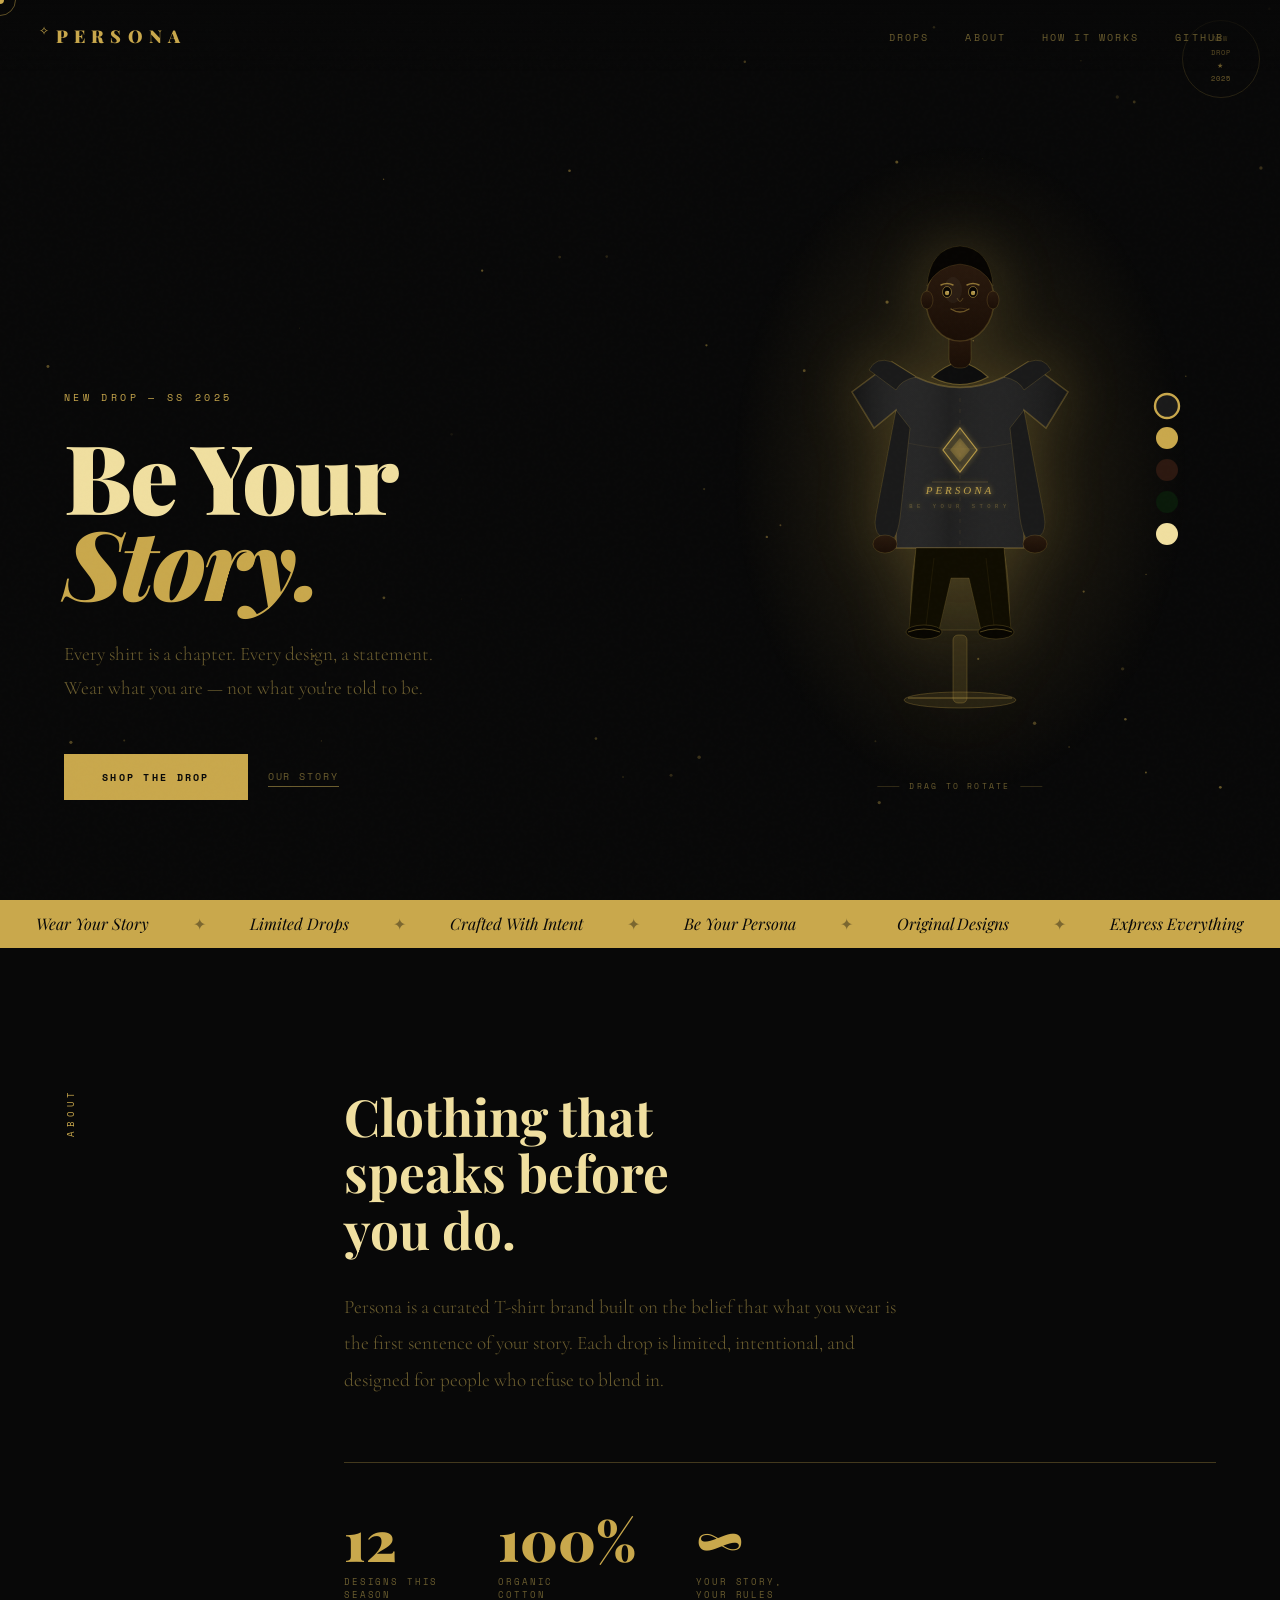
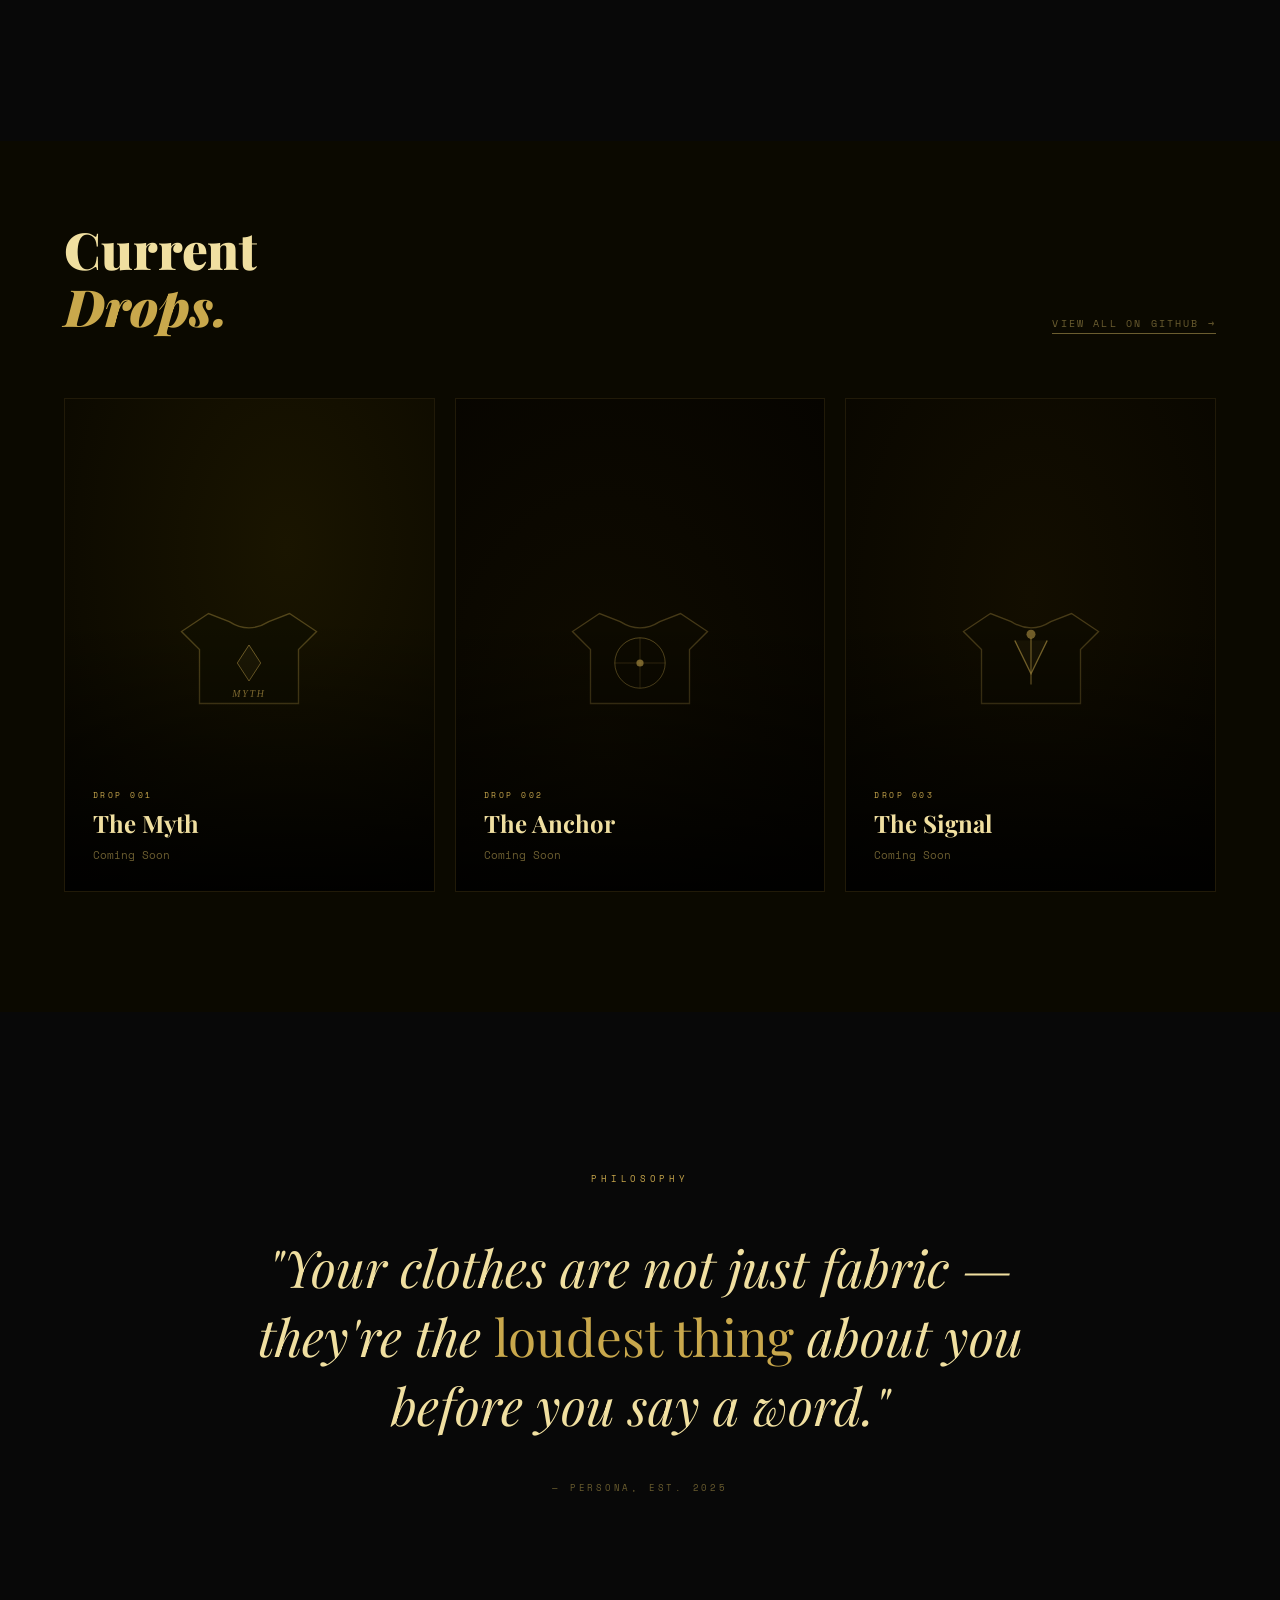
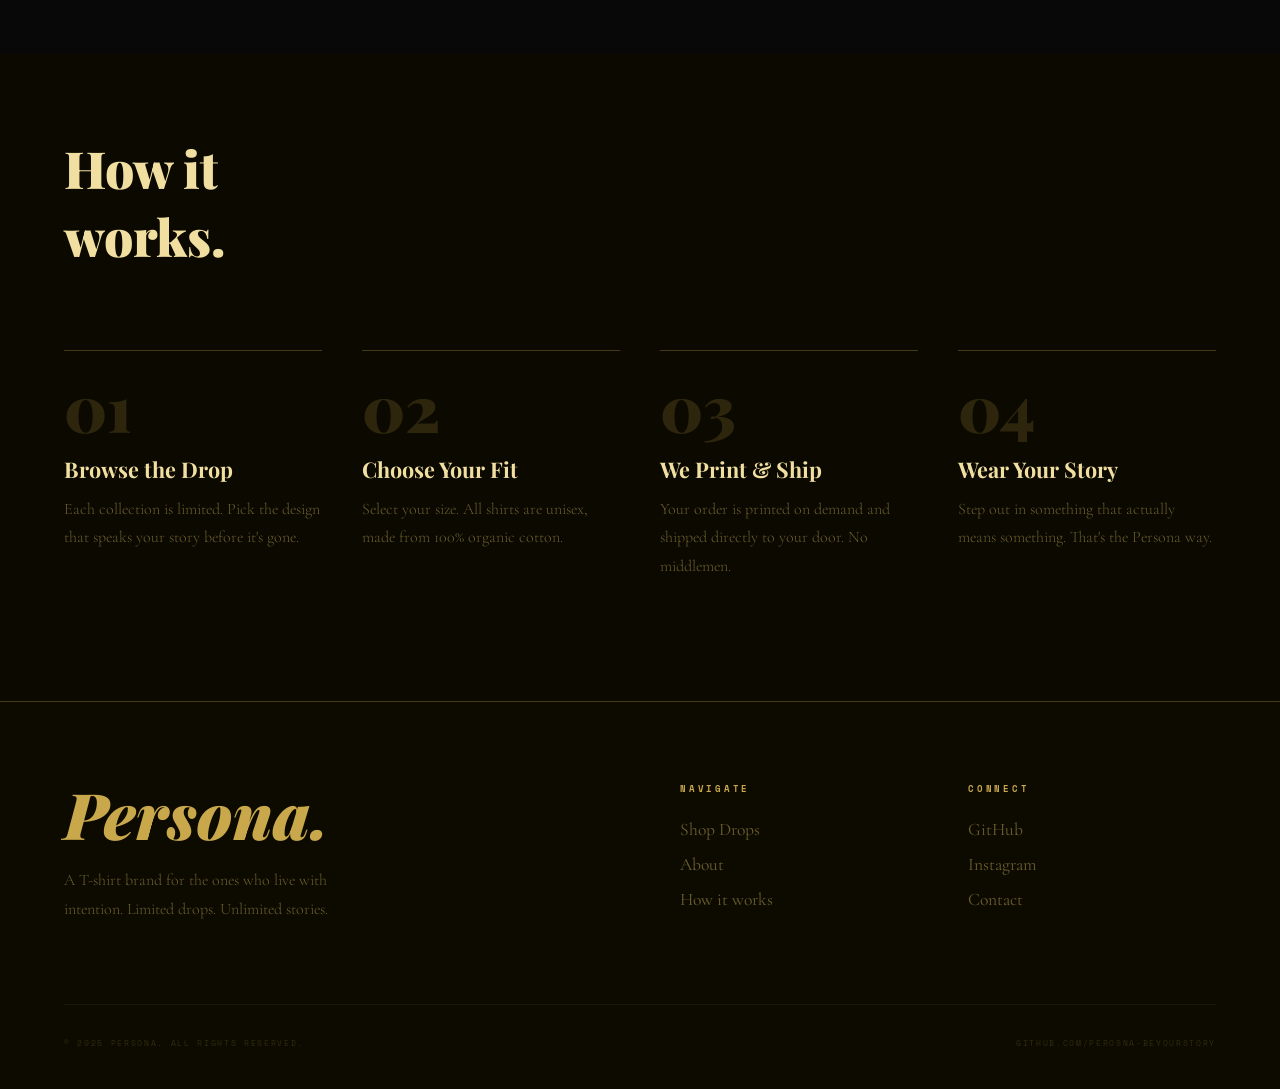
==== commit 6edf8adf: "Add files via upload" ====
--- a/index.html
+++ b/index.html
@@ -5,7 +5,325 @@
   <meta name="viewport" content="width=device-width, initial-scale=1.0"/>
   <title>PERSONA — Wear Your Story</title>
   <link href="https://fonts.googleapis.com/css2?family=Playfair+Display:ital,wght@0,400;0,700;0,900;1,400&family=Cormorant+Garamond:wght@300;400;600&family=Space+Mono:wght@400;700&display=swap" rel="stylesheet"/>
-  <link rel="stylesheet" href="style.css"/>
+  <style>
+    *, *::before, *::after { margin: 0; padding: 0; box-sizing: border-box; }
+    :root {
+      --black: #080808;
+      --deep: #0d0b00;
+      --gold: #c9a84c;
+      --gold-light: #e8c96a;
+      --gold-dim: rgba(201,168,76,0.3);
+      --gold-faint: rgba(201,168,76,0.08);
+      --muted: #6b5d2f;
+      --cream: #f0dfa0;
+    }
+    html { scroll-behavior: smooth; }
+    body {
+      background: var(--black);
+      color: var(--cream);
+      font-family: 'Cormorant Garamond', serif;
+      overflow-x: hidden;
+      cursor: none;
+    }
+    #cursor-dot {
+      width: 8px; height: 8px;
+      background: var(--gold);
+      border-radius: 50%;
+      position: fixed;
+      pointer-events: none;
+      z-index: 9999;
+      transform: translate(-50%,-50%);
+      transition: width .2s, height .2s;
+    }
+    #cursor-ring {
+      width: 32px; height: 32px;
+      border: 1.5px solid var(--gold);
+      border-radius: 50%;
+      position: fixed;
+      pointer-events: none;
+      z-index: 9998;
+      transform: translate(-50%,-50%);
+      opacity: 0.45;
+      transition: width .3s, height .3s, opacity .3s;
+    }
+    body.hovering #cursor-dot { width: 14px; height: 14px; background: var(--gold-light); }
+    body.hovering #cursor-ring { width: 52px; height: 52px; opacity: 0.2; }
+
+    .trail-particle {
+      position: fixed;
+      pointer-events: none;
+      z-index: 9990;
+      transform: translate(-50%,-50%);
+      animation: trailFade 0.7s ease forwards;
+      line-height: 1;
+    }
+    @keyframes trailFade {
+      0%   { opacity:.8; transform:translate(-50%,-50%) scale(1); }
+      100% { opacity:0;  transform:translate(-50%,-50%) scale(0.2) translateY(-18px); }
+    }
+    .cursor-follower {
+      position: fixed;
+      pointer-events: none;
+      z-index: 9985;
+      transform: translate(-50%,-50%);
+      animation: floatEmoji 3s ease-in-out infinite;
+      color: var(--gold);
+      line-height: 1;
+    }
+    @keyframes floatEmoji {
+      0%,100% { transform:translate(-50%,-50%) rotate(-12deg) scale(1); }
+      50%      { transform:translate(-50%,-50%) rotate(12deg) scale(1.2); }
+    }
+    body::after {
+      content:'';
+      position:fixed; inset:0;
+      background-image:url("data:image/svg+xml,%3Csvg viewBox='0 0 256 256' xmlns='http://www.w3.org/2000/svg'%3E%3Cfilter id='n'%3E%3CfeTurbulence type='fractalNoise' baseFrequency='0.85' numOctaves='4' stitchTiles='stitch'/%3E%3C/filter%3E%3Crect width='100%25' height='100%25' filter='url(%23n)' opacity='0.04'/%3E%3C/svg%3E");
+      pointer-events:none; z-index:200; opacity:.35;
+    }
+    nav {
+      position:fixed; top:0; left:0; right:0; z-index:500;
+      padding:24px 56px;
+      display:flex; justify-content:space-between; align-items:center;
+      background:linear-gradient(to bottom,rgba(8,8,8,.95),transparent);
+    }
+    .nav-logo {
+      font-family:'Playfair Display',serif;
+      font-size:1.1rem; font-weight:900;
+      letter-spacing:.35em; text-transform:uppercase;
+      color:var(--gold); text-decoration:none;
+    }
+    .nav-links { display:flex; gap:36px; list-style:none; }
+    .nav-links a {
+      font-family:'Space Mono',monospace;
+      font-size:.6rem; letter-spacing:.22em; text-transform:uppercase;
+      color:var(--muted); text-decoration:none; transition:color .2s;
+    }
+    .nav-links a:hover { color:var(--gold); }
+
+    .hero {
+      min-height:100vh;
+      display:grid; grid-template-columns:1fr 1fr;
+      position:relative; overflow:hidden;
+    }
+    .hero-bg { position:absolute; inset:0; z-index:0; overflow:hidden; }
+    .hero-bg canvas { position:absolute; inset:0; }
+    .hero-left {
+      display:flex; flex-direction:column; justify-content:flex-end;
+      padding:140px 64px 100px; position:relative; z-index:2;
+    }
+    .hero-eyebrow {
+      font-family:'Space Mono',monospace;
+      font-size:.6rem; letter-spacing:.35em; text-transform:uppercase;
+      color:var(--gold); margin-bottom:28px;
+      opacity:0; animation:fadeUp .8s .3s forwards;
+    }
+    .hero-title {
+      font-family:'Playfair Display',serif;
+      font-size:clamp(3.5rem,7.5vw,9rem); font-weight:900;
+      line-height:.9; letter-spacing:-.02em; color:var(--cream);
+      opacity:0; animation:fadeUp .9s .5s forwards;
+    }
+    .hero-title em { font-style:italic; color:var(--gold); display:block; }
+    .hero-sub {
+      font-size:1.2rem; font-weight:300; color:var(--muted);
+      margin-top:32px; max-width:380px; line-height:1.8;
+      opacity:0; animation:fadeUp .9s .7s forwards;
+    }
+    .hero-cta {
+      margin-top:48px; display:flex; gap:20px; align-items:center;
+      opacity:0; animation:fadeUp .9s .9s forwards;
+    }
+    .btn-primary {
+      background:var(--gold); color:var(--black);
+      padding:15px 38px;
+      font-family:'Space Mono',monospace;
+      font-size:.65rem; letter-spacing:.22em; text-transform:uppercase;
+      text-decoration:none; font-weight:700;
+      transition:background .3s, transform .2s, box-shadow .3s;
+    }
+    .btn-primary:hover { background:var(--gold-light); transform:translateY(-3px); box-shadow:0 12px 40px rgba(201,168,76,.35); }
+    .btn-ghost {
+      font-family:'Space Mono',monospace;
+      font-size:.65rem; letter-spacing:.18em; text-transform:uppercase;
+      color:var(--muted); text-decoration:none;
+      border-bottom:1px solid var(--muted); padding-bottom:2px;
+      transition:color .2s, border-color .2s;
+    }
+    .btn-ghost:hover { color:var(--gold); border-color:var(--gold); }
+
+    .hero-right {
+      position:relative; display:flex; align-items:center; justify-content:center;
+      z-index:2; padding:100px 40px 60px;
+    }
+    .mannequin-wrapper {
+      position:relative; width:340px; height:540px;
+      display:flex; align-items:center; justify-content:center;
+    }
+    .mannequin-glow {
+      position:absolute; inset:-60px;
+      background:radial-gradient(ellipse at center,rgba(201,168,76,.18) 0%,transparent 70%);
+      pointer-events:none;
+    }
+    .mannequin-hint {
+      position:absolute; bottom:-52px; left:50%;
+      transform:translateX(-50%);
+      font-family:'Space Mono',monospace;
+      font-size:.5rem; letter-spacing:.28em; text-transform:uppercase;
+      color:var(--muted); white-space:nowrap;
+      display:flex; align-items:center; gap:10px;
+    }
+    .mannequin-hint::before,.mannequin-hint::after {
+      content:''; width:22px; height:1px; background:var(--muted); opacity:.4;
+    }
+    #mannequin-3d {
+      width:100%; height:100%;
+      display:flex; align-items:center; justify-content:center;
+      cursor:grab; user-select:none;
+    }
+    #mannequin-3d:active { cursor:grabbing; }
+    #mannequin-svg {
+      width:280px; height:480px;
+      filter:drop-shadow(0 0 30px rgba(201,168,76,.22));
+      transition:filter .3s;
+    }
+    #mannequin-3d:hover #mannequin-svg { filter:drop-shadow(0 0 55px rgba(201,168,76,.5)); }
+    .shirt-colors {
+      position:absolute; right:-48px; top:50%;
+      transform:translateY(-50%);
+      display:flex; flex-direction:column; gap:10px;
+    }
+    .shirt-swatch {
+      width:22px; height:22px; border-radius:50%;
+      border:2px solid transparent;
+      cursor:none; transition:border-color .2s, transform .2s;
+    }
+    .shirt-swatch.active { border-color:var(--gold); transform:scale(1.2); }
+    .shirt-swatch:hover { transform:scale(1.15); }
+    .design-badge {
+      position:absolute; top:20px; right:20px;
+      width:78px; height:78px;
+      border:1px solid var(--gold-dim); border-radius:50%;
+      display:flex; align-items:center; justify-content:center;
+      flex-direction:column; text-align:center;
+      animation:spin 22s linear infinite; opacity:.55;
+    }
+    .design-badge span {
+      font-family:'Space Mono',monospace;
+      font-size:.42rem; letter-spacing:.15em; text-transform:uppercase;
+      color:var(--gold); line-height:2;
+    }
+    @keyframes spin { from{transform:rotate(0)} to{transform:rotate(360deg)} }
+
+    .marquee-wrap { background:var(--gold); padding:13px 0; overflow:hidden; white-space:nowrap; }
+    .marquee-track { display:inline-flex; animation:marquee 20s linear infinite; }
+    .marquee-track span { font-family:'Playfair Display',serif; font-size:1rem; font-style:italic; color:var(--black); padding:0 36px; }
+    .marquee-track .dot { font-style:normal; opacity:.4; padding:0 8px; }
+    @keyframes marquee { from{transform:translateX(0)} to{transform:translateX(-50%)} }
+
+    .about {
+      padding:140px 64px; max-width:1400px; margin:0 auto;
+      display:grid; grid-template-columns:200px 1fr; gap:80px; align-items:start;
+    }
+    .section-label {
+      font-family:'Space Mono',monospace; font-size:.58rem;
+      letter-spacing:.4em; text-transform:uppercase; color:var(--gold);
+      writing-mode:vertical-rl; transform:rotate(180deg);
+    }
+    .about-content h2 {
+      font-family:'Playfair Display',serif;
+      font-size:clamp(2.5rem,4vw,4.5rem); font-weight:700;
+      line-height:1.1; margin-bottom:32px; color:var(--cream);
+    }
+    .about-content p { font-size:1.2rem; font-weight:300; line-height:1.9; color:var(--muted); max-width:580px; }
+    .about-stats {
+      display:flex; gap:60px; margin-top:64px; padding-top:48px;
+      border-top:1px solid var(--gold-dim);
+    }
+    .stat-num { font-family:'Playfair Display',serif; font-size:3.5rem; font-weight:900; color:var(--gold); line-height:1; }
+    .stat-label { font-family:'Space Mono',monospace; font-size:.58rem; letter-spacing:.2em; text-transform:uppercase; color:var(--muted); margin-top:8px; }
+
+    .drops { padding:80px 64px 120px; background:#0b0900; }
+    .drops-header {
+      display:flex; justify-content:space-between; align-items:flex-end;
+      margin-bottom:64px; max-width:1400px; margin-left:auto; margin-right:auto;
+    }
+    .drops-header h2 { font-family:'Playfair Display',serif; font-size:clamp(2rem,4vw,4rem); font-weight:900; color:var(--cream); line-height:1.1; }
+    .drops-header h2 em { font-style:italic; color:var(--gold); }
+    .drops-header a {
+      font-family:'Space Mono',monospace; font-size:.62rem; letter-spacing:.22em; text-transform:uppercase;
+      color:var(--muted); text-decoration:none; border-bottom:1px solid var(--muted);
+      padding-bottom:2px; white-space:nowrap; transition:color .2s, border-color .2s;
+    }
+    .drops-header a:hover { color:var(--gold); border-color:var(--gold); }
+    .drops-grid { display:grid; grid-template-columns:repeat(3,1fr); gap:20px; max-width:1400px; margin:0 auto; }
+    .drop-card {
+      position:relative; aspect-ratio:3/4; overflow:hidden;
+      background:#0d0a00; border:1px solid rgba(201,168,76,.1); transition:border-color .3s;
+    }
+    .drop-card:hover { border-color:rgba(201,168,76,.4); }
+    .drop-card-bg { position:absolute; inset:0; display:flex; align-items:center; justify-content:center; transition:transform .6s cubic-bezier(.25,.46,.45,.94); }
+    .drop-card:hover .drop-card-bg { transform:scale(1.06); }
+    .drop-overlay { position:absolute; inset:0; background:linear-gradient(to top,rgba(0,0,0,.9) 0%,transparent 55%); }
+    .drop-info { position:absolute; bottom:0; left:0; right:0; padding:28px; }
+    .drop-tag { font-family:'Space Mono',monospace; font-size:.52rem; letter-spacing:.3em; text-transform:uppercase; color:var(--gold); margin-bottom:8px; }
+    .drop-name { font-family:'Playfair Display',serif; font-size:1.5rem; font-weight:700; color:var(--cream); line-height:1.2; }
+    .drop-price { font-family:'Space Mono',monospace; font-size:.7rem; color:var(--muted); margin-top:8px; }
+
+    .philosophy { padding:160px 64px; text-align:center; max-width:900px; margin:0 auto; }
+    .philosophy .section-label { writing-mode:horizontal-tb; transform:none; display:block; margin:0 auto 48px; }
+    .philosophy blockquote { font-family:'Playfair Display',serif; font-size:clamp(2rem,4vw,3.5rem); font-weight:400; font-style:italic; line-height:1.35; color:var(--cream); }
+    .philosophy blockquote em { font-style:normal; color:var(--gold); }
+    .philosophy cite { display:block; margin-top:40px; font-family:'Space Mono',monospace; font-size:.58rem; letter-spacing:.3em; text-transform:uppercase; color:var(--muted); font-style:normal; }
+
+    .how { padding:80px 64px 120px; background:#0b0900; }
+    .how-header { max-width:1400px; margin:0 auto 80px; }
+    .how-header h2 { font-family:'Playfair Display',serif; font-size:clamp(2rem,4vw,4rem); font-weight:900; color:var(--cream); }
+    .how-steps { display:grid; grid-template-columns:repeat(4,1fr); gap:40px; max-width:1400px; margin:0 auto; }
+    .step { padding-top:24px; border-top:1px solid var(--gold-dim); }
+    .step-num { font-family:'Playfair Display',serif; font-size:4rem; font-weight:900; color:var(--gold); opacity:.18; line-height:1; margin-bottom:16px; }
+    .step-title { font-family:'Playfair Display',serif; font-size:1.35rem; font-weight:700; margin-bottom:12px; color:var(--cream); }
+    .step-desc { font-size:1rem; font-weight:300; color:var(--muted); line-height:1.8; }
+
+    footer { background:var(--deep); padding:80px 64px 40px; border-top:1px solid var(--gold-dim); }
+    .footer-top { display:grid; grid-template-columns:1fr 1fr; gap:80px; max-width:1400px; margin:0 auto; padding-bottom:80px; border-bottom:1px solid rgba(201,168,76,.08); }
+    .footer-brand h3 { font-family:'Playfair Display',serif; font-size:clamp(2.5rem,5vw,5rem); font-weight:900; font-style:italic; color:var(--gold); line-height:1; }
+    .footer-brand p { font-size:1rem; font-weight:300; color:var(--muted); margin-top:20px; max-width:320px; line-height:1.8; }
+    .footer-links h4 { font-family:'Space Mono',monospace; font-size:.58rem; letter-spacing:.3em; text-transform:uppercase; color:var(--gold); margin-bottom:24px; }
+    .footer-links ul { list-style:none; }
+    .footer-links li { margin-bottom:14px; }
+    .footer-links a { font-family:'Cormorant Garamond',serif; font-size:1.1rem; color:var(--muted); text-decoration:none; transition:color .2s; }
+    .footer-links a:hover { color:var(--gold); }
+    .footer-bottom { max-width:1400px; margin:0 auto; padding-top:32px; display:flex; justify-content:space-between; align-items:center; }
+    .footer-bottom p { font-family:'Space Mono',monospace; font-size:.52rem; letter-spacing:.2em; color:rgba(201,168,76,.2); text-transform:uppercase; }
+    .footer-bottom a { color:rgba(201,168,76,.2); text-decoration:none; transition:color .2s; }
+    .footer-bottom a:hover { color:var(--gold); }
+
+    @keyframes fadeUp { from{opacity:0;transform:translateY(30px)} to{opacity:1;transform:translateY(0)} }
+
+    @media(max-width:900px){
+      .hero{grid-template-columns:1fr;min-height:auto}
+      .hero-left{padding:120px 32px 40px}
+      .hero-right{padding:40px 32px 80px}
+      nav{padding:20px 32px}
+      .nav-links{display:none}
+      .about{grid-template-columns:1fr;padding:80px 32px;gap:24px}
+      .section-label{writing-mode:horizontal-tb;transform:none;margin-bottom:12px}
+      .drops{padding:60px 32px 80px}
+      .drops-header{flex-direction:column;align-items:flex-start;gap:20px}
+      .drops-grid{grid-template-columns:1fr 1fr}
+      .how{padding:60px 32px 80px}
+      .how-steps{grid-template-columns:1fr 1fr}
+      .philosophy{padding:80px 32px}
+      footer{padding:60px 32px 32px}
+      .footer-top{grid-template-columns:1fr;gap:48px}
+      .about-stats{gap:32px}
+      .shirt-colors{right:-35px}
+    }
+    @media(max-width:600px){
+      .drops-grid{grid-template-columns:1fr}
+      .how-steps{grid-template-columns:1fr}
+    }
+  </style>
 </head>
 <body>
 
@@ -279,6 +597,133 @@
   </div>
 </footer>
 
-<script src="script.js"></script>
+<script>
+/* CURSOR */
+const dot = document.getElementById('cursor-dot');
+const ring = document.getElementById('cursor-ring');
+let mx=0,my=0,rx=0,ry=0;
+
+document.addEventListener('mousemove',e=>{ mx=e.clientX; my=e.clientY; dot.style.left=mx+'px'; dot.style.top=my+'px'; spawnTrail(mx,my); });
+(function ar(){ rx+=(mx-rx)*.1; ry+=(my-ry)*.1; ring.style.left=rx+'px'; ring.style.top=ry+'px'; requestAnimationFrame(ar); })();
+document.querySelectorAll('a,button,.drop-card,.shirt-swatch').forEach(el=>{
+  el.addEventListener('mouseenter',()=>document.body.classList.add('hovering'));
+  el.addEventListener('mouseleave',()=>document.body.classList.remove('hovering'));
+});
+
+/* TRAIL */
+const SHAPES=['✦','★','◆','✧','◈','⬡'];
+let lastTrail=0;
+function spawnTrail(x,y){
+  const now=Date.now(); if(now-lastTrail<65) return; lastTrail=now;
+  const p=document.createElement('div');
+  p.className='trail-particle';
+  const s=7+Math.random()*9;
+  p.style.cssText=`left:${x}px;top:${y}px;font-size:${s}px;color:rgba(201,168,76,${.35+Math.random()*.45})`;
+  p.textContent=SHAPES[Math.floor(Math.random()*SHAPES.length)];
+  document.body.appendChild(p);
+  setTimeout(()=>p.remove(),750);
+}
+
+/* FOLLOWERS */
+const fData=[
+  {el:document.getElementById('f1'),x:0,y:0,lag:.052,ox:-42,oy:-36},
+  {el:document.getElementById('f2'),x:0,y:0,lag:.038,ox: 38,oy:-28},
+  {el:document.getElementById('f3'),x:0,y:0,lag:.028,ox:-30,oy: 40},
+  {el:document.getElementById('f4'),x:0,y:0,lag:.065,ox: 45,oy: 32},
+];
+(function af(){
+  fData.forEach(f=>{
+    f.x+=(mx+f.ox-f.x)*f.lag;
+    f.y+=(my+f.oy-f.y)*f.lag;
+    f.el.style.left=f.x+'px';
+    f.el.style.top=f.y+'px';
+  });
+  requestAnimationFrame(af);
+})();
+
+/* PARTICLE CANVAS */
+const canvas=document.getElementById('particleCanvas');
+const ctx=canvas.getContext('2d');
+function rz(){ canvas.width=canvas.parentElement.offsetWidth; canvas.height=canvas.parentElement.offsetHeight; }
+rz(); window.addEventListener('resize',rz);
+const pts=Array.from({length:55},()=>({
+  x:Math.random()*1400,y:Math.random()*800,
+  r:.4+Math.random()*1.4,vx:(Math.random()-.5)*.28,vy:(Math.random()-.5)*.28,
+  a:Math.random(),da:.002+Math.random()*.005
+}));
+(function dp(){
+  ctx.clearRect(0,0,canvas.width,canvas.height);
+  pts.forEach(p=>{
+    p.x+=p.vx; p.y+=p.vy; p.a+=p.da;
+    if(p.a>1||p.a<0) p.da*=-1;
+    if(p.x<0||p.x>canvas.width) p.vx*=-1;
+    if(p.y<0||p.y>canvas.height) p.vy*=-1;
+    ctx.beginPath(); ctx.arc(p.x,p.y,p.r,0,Math.PI*2);
+    ctx.fillStyle=`rgba(201,168,76,${p.a*.48})`; ctx.fill();
+  });
+  requestAnimationFrame(dp);
+})();
+
+/* MANNEQUIN ROTATE */
+const m3d=document.getElementById('mannequin-3d');
+const mSvg=document.getElementById('mannequin-svg');
+const shirtBody=document.getElementById('shirt-body');
+const shirtDesign=document.getElementById('shirt-design');
+let drag=false,sx=0,angle=0,tAngle=0,vel=0;
+
+m3d.addEventListener('mousedown',e=>{ drag=true; sx=e.clientX; m3d.style.cursor='grabbing'; });
+window.addEventListener('mouseup',()=>{ drag=false; m3d.style.cursor='grab'; });
+window.addEventListener('mousemove',e=>{
+  if(!drag) return;
+  const dx=e.clientX-sx; sx=e.clientX; vel=dx; tAngle+=dx*.65;
+});
+m3d.addEventListener('touchstart',e=>{ drag=true; sx=e.touches[0].clientX; },{passive:true});
+window.addEventListener('touchend',()=>{ drag=false; });
+window.addEventListener('touchmove',e=>{
+  if(!drag) return;
+  const dx=e.touches[0].clientX-sx; sx=e.touches[0].clientX; vel=dx; tAngle+=dx*.65;
+},{passive:true});
+
+(function am(){
+  if(!drag){ vel*=.92; tAngle+=vel; }
+  angle+=(tAngle-angle)*.12;
+  const rad=angle*Math.PI/180;
+  const cosA=Math.cos(rad);
+  const scaleX=Math.max(.12,Math.abs(cosA));
+  const flip=cosA<0 ? -scaleX : scaleX;
+  mSvg.style.transform=`scaleX(${flip})`;
+  if(shirtDesign) shirtDesign.style.opacity=scaleX>.38 ? '1':'0';
+  requestAnimationFrame(am);
+})();
+
+/* SHIRT COLOR */
+document.querySelectorAll('.shirt-swatch').forEach(sw=>{
+  sw.addEventListener('click',()=>{
+    document.querySelectorAll('.shirt-swatch').forEach(s=>s.classList.remove('active'));
+    sw.classList.add('active');
+    const c=sw.getAttribute('data-color');
+    shirtBody.setAttribute('fill',c);
+    const lightColors=['#f0dfa0','#c9a84c'];
+    const isLight=lightColors.includes(c);
+    if(shirtDesign){
+      const fill=isLight?'rgba(10,8,0,0.75)':'';
+      const stroke=isLight?'rgba(10,8,0,0.5)':'';
+      shirtDesign.querySelectorAll('text,polygon,line').forEach(el=>{
+        el.style.fill=fill; el.style.stroke=stroke;
+      });
+    }
+  });
+});
+
+/* SCROLL REVEAL */
+const obs=new IntersectionObserver(es=>es.forEach(e=>{
+  if(e.isIntersecting){ e.target.style.opacity='1'; e.target.style.transform='translateY(0)'; }
+}),{threshold:.1});
+document.querySelectorAll('.step,.drop-card,.about-content,.philosophy blockquote').forEach(el=>{
+  el.style.opacity='0'; el.style.transform='translateY(38px)';
+  el.style.transition='opacity .7s ease,transform .7s ease';
+  obs.observe(el);
+});
+</script>
 </body>
 </html>
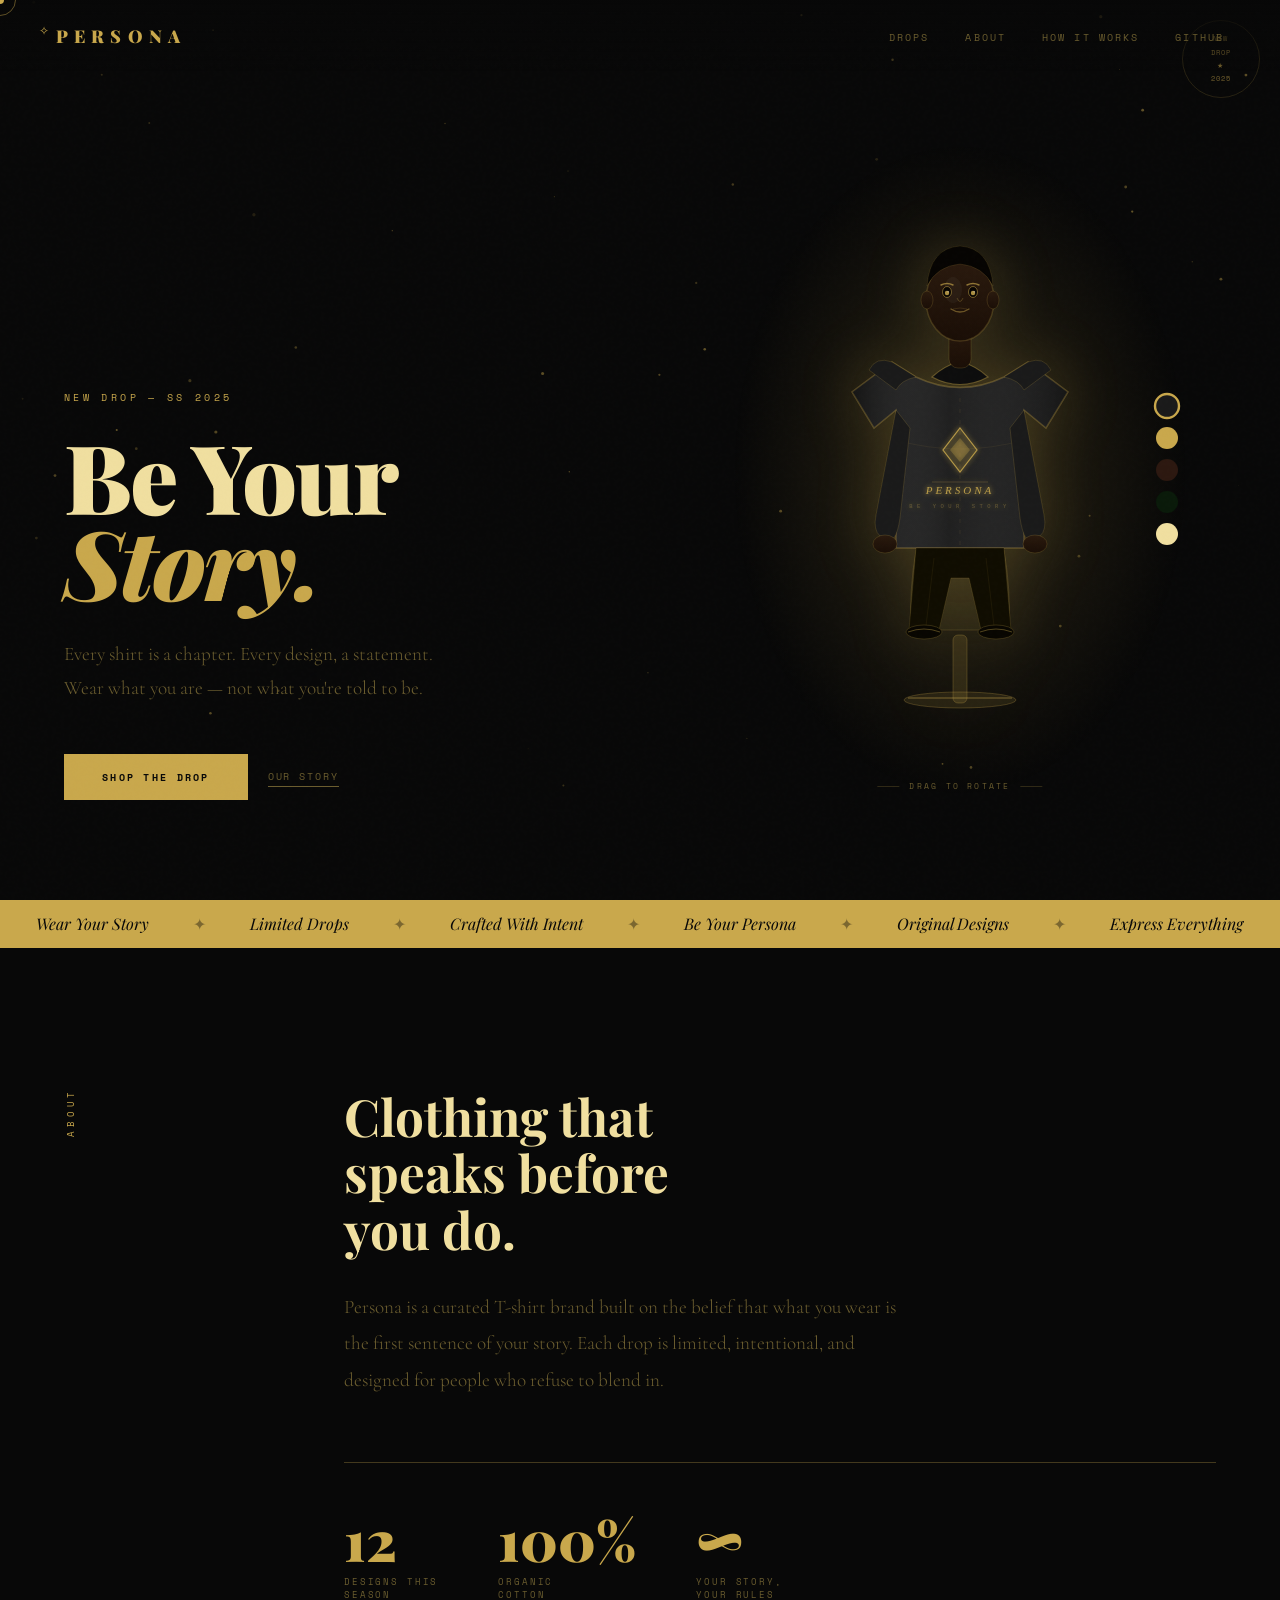
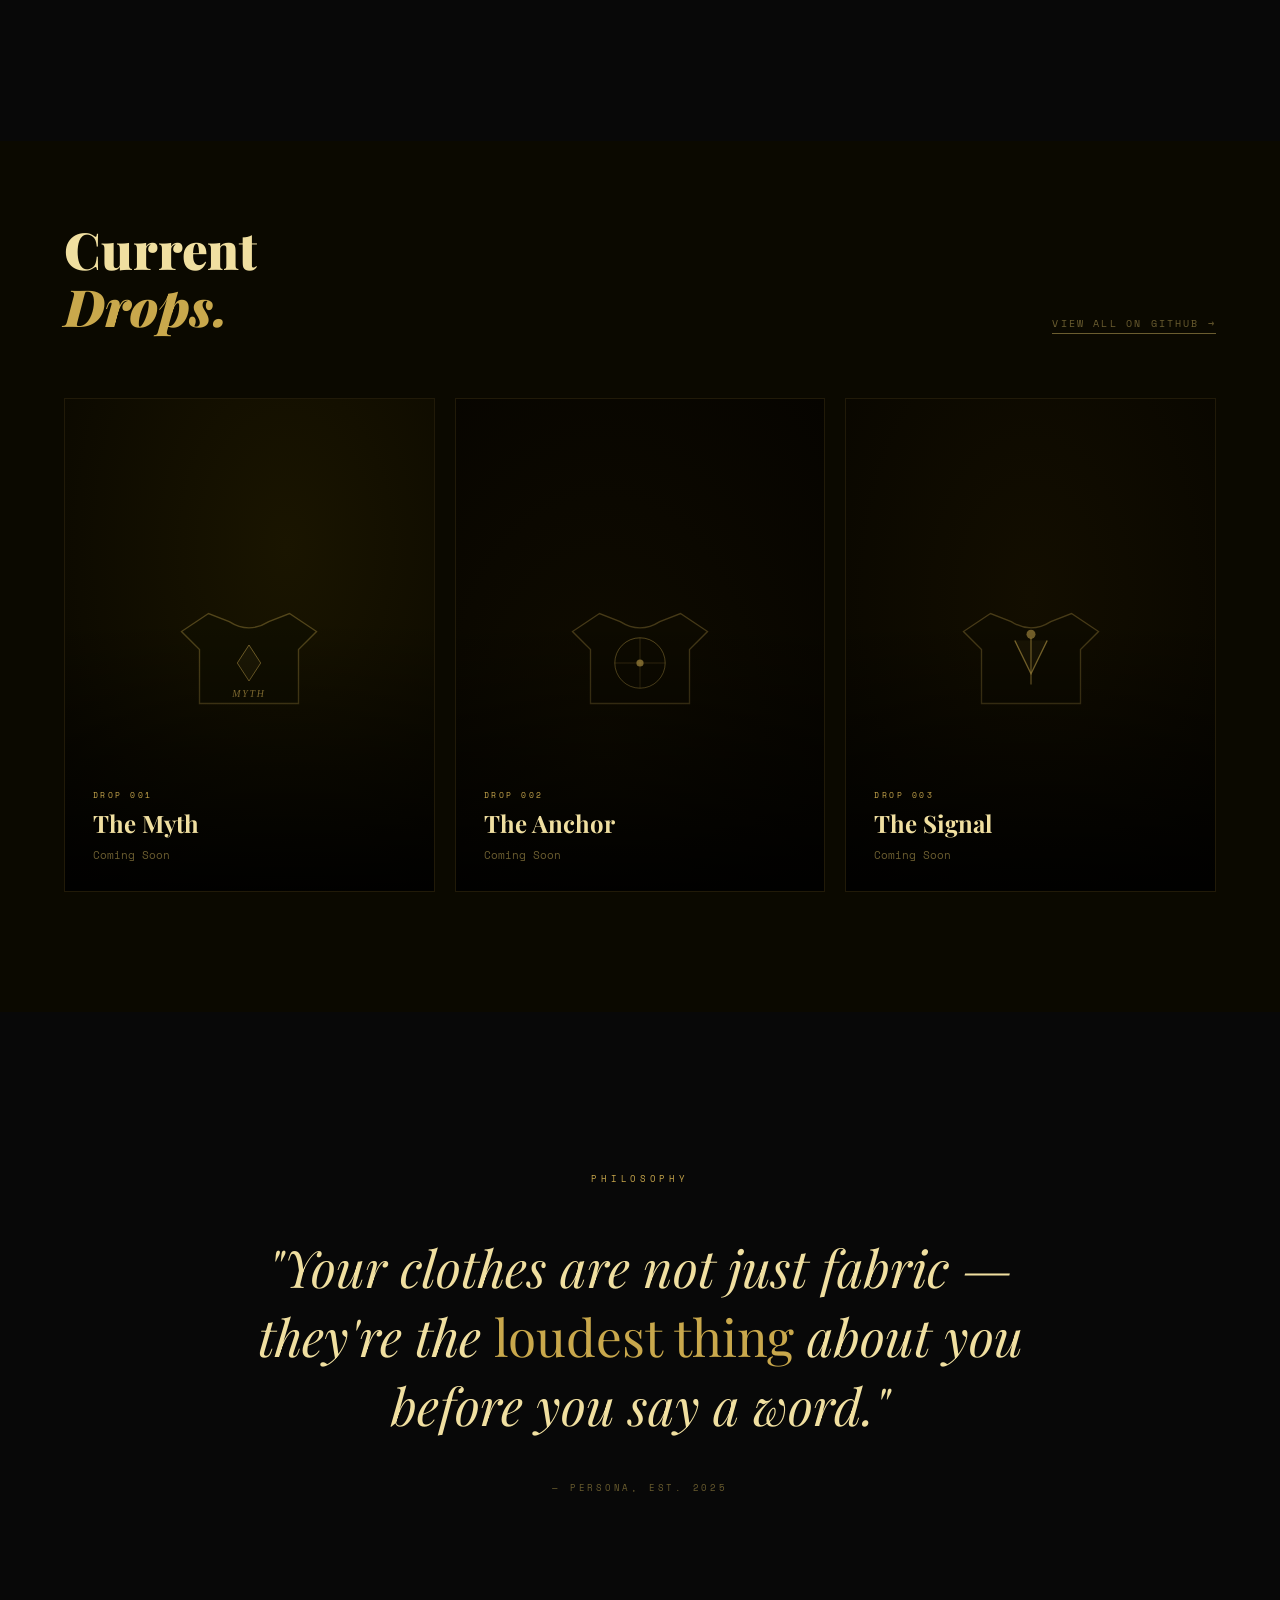
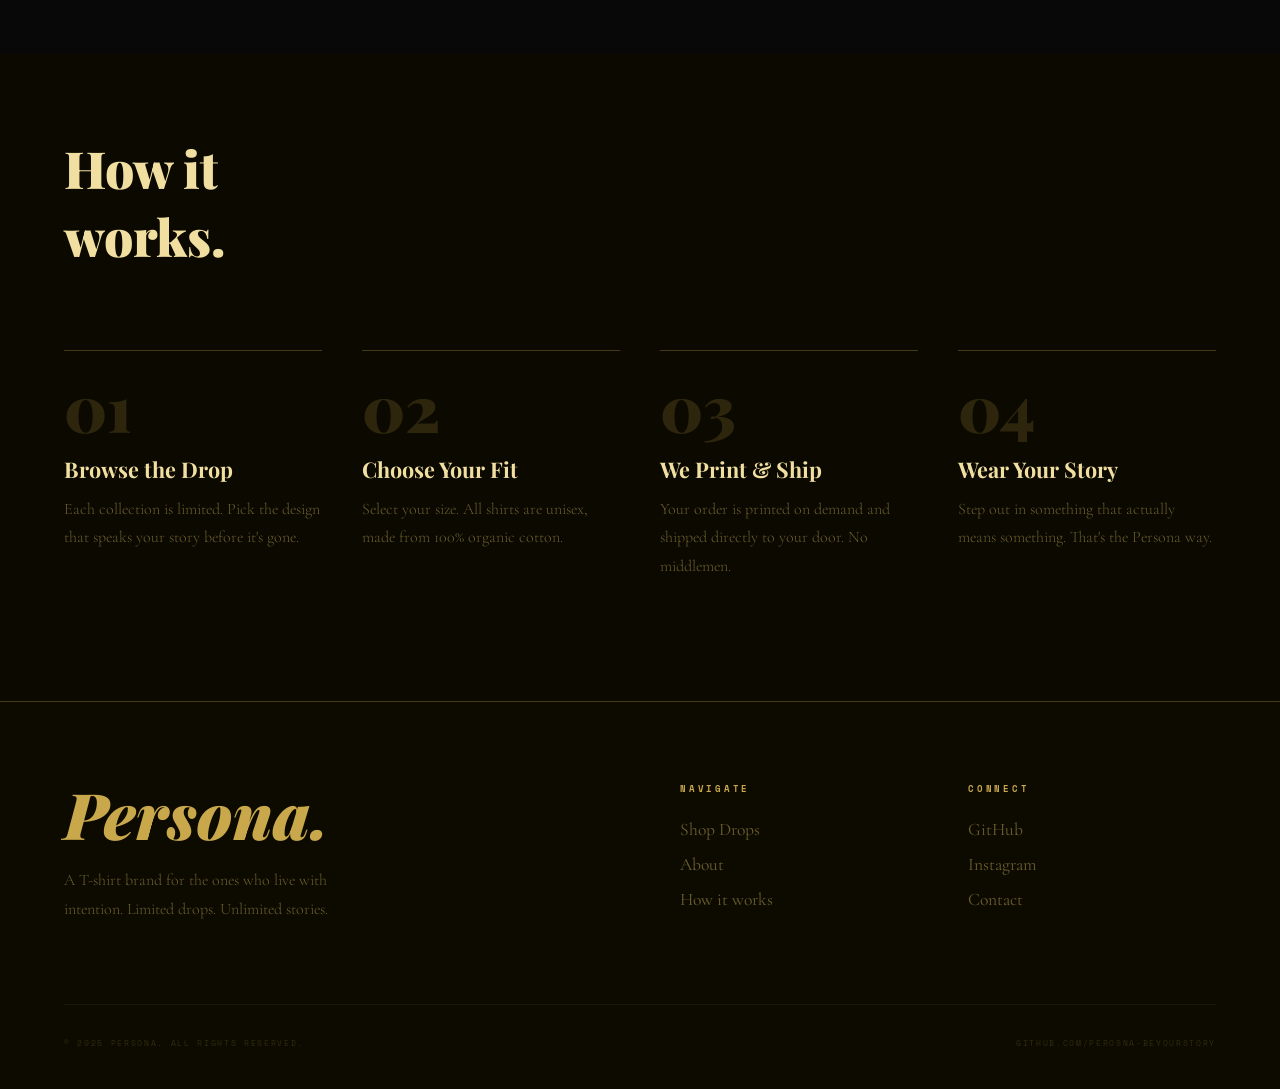
==== commit ed4f3dff: "Add files via upload" ====
--- a/index.html
+++ b/index.html
@@ -337,7 +337,7 @@
 <nav>
   <a href="#" class="nav-logo">Persona</a>
   <ul class="nav-links">
-    <li><a href="#drops">Drops</a></li>
+    <li><a href="shop.html">Drops</a></li>
     <li><a href="#about">About</a></li>
     <li><a href="#how">How it works</a></li>
     <li><a href="https://github.com/perosna-beyourstory" target="_blank">GitHub</a></li>
@@ -351,7 +351,7 @@
     <h1 class="hero-title">Be Your<br/><em>Story.</em></h1>
     <p class="hero-sub">Every shirt is a chapter. Every design, a statement. Wear what you are — not what you're told to be.</p>
     <div class="hero-cta">
-      <a href="#drops" class="btn-primary">Shop the Drop</a>
+      <a href="shop.html" class="btn-primary">Shop the Drop</a>
       <a href="#about" class="btn-ghost">Our story</a>
     </div>
   </div>
@@ -576,7 +576,7 @@
       <div class="footer-links">
         <h4>Navigate</h4>
         <ul>
-          <li><a href="#drops">Shop Drops</a></li>
+          <li><a href="shop.html">Shop Drops</a></li>
           <li><a href="#about">About</a></li>
           <li><a href="#how">How it works</a></li>
         </ul>
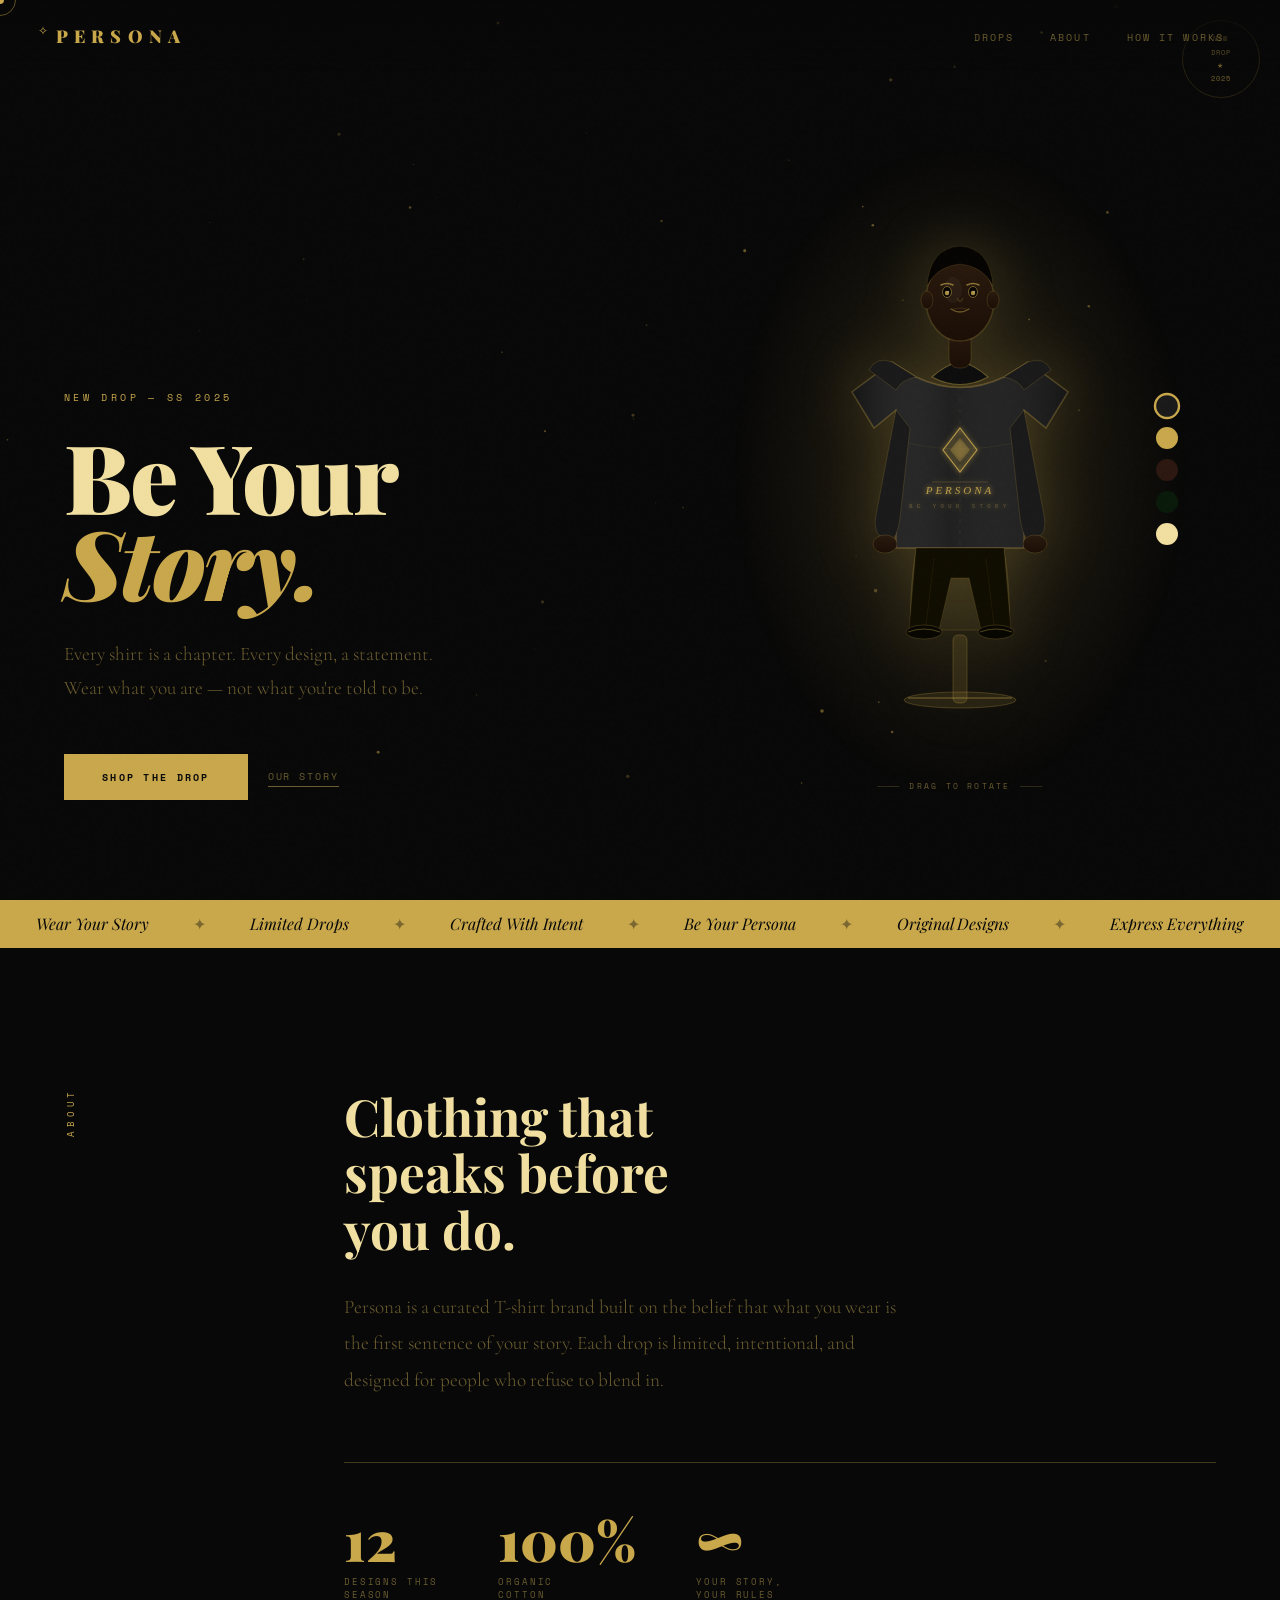
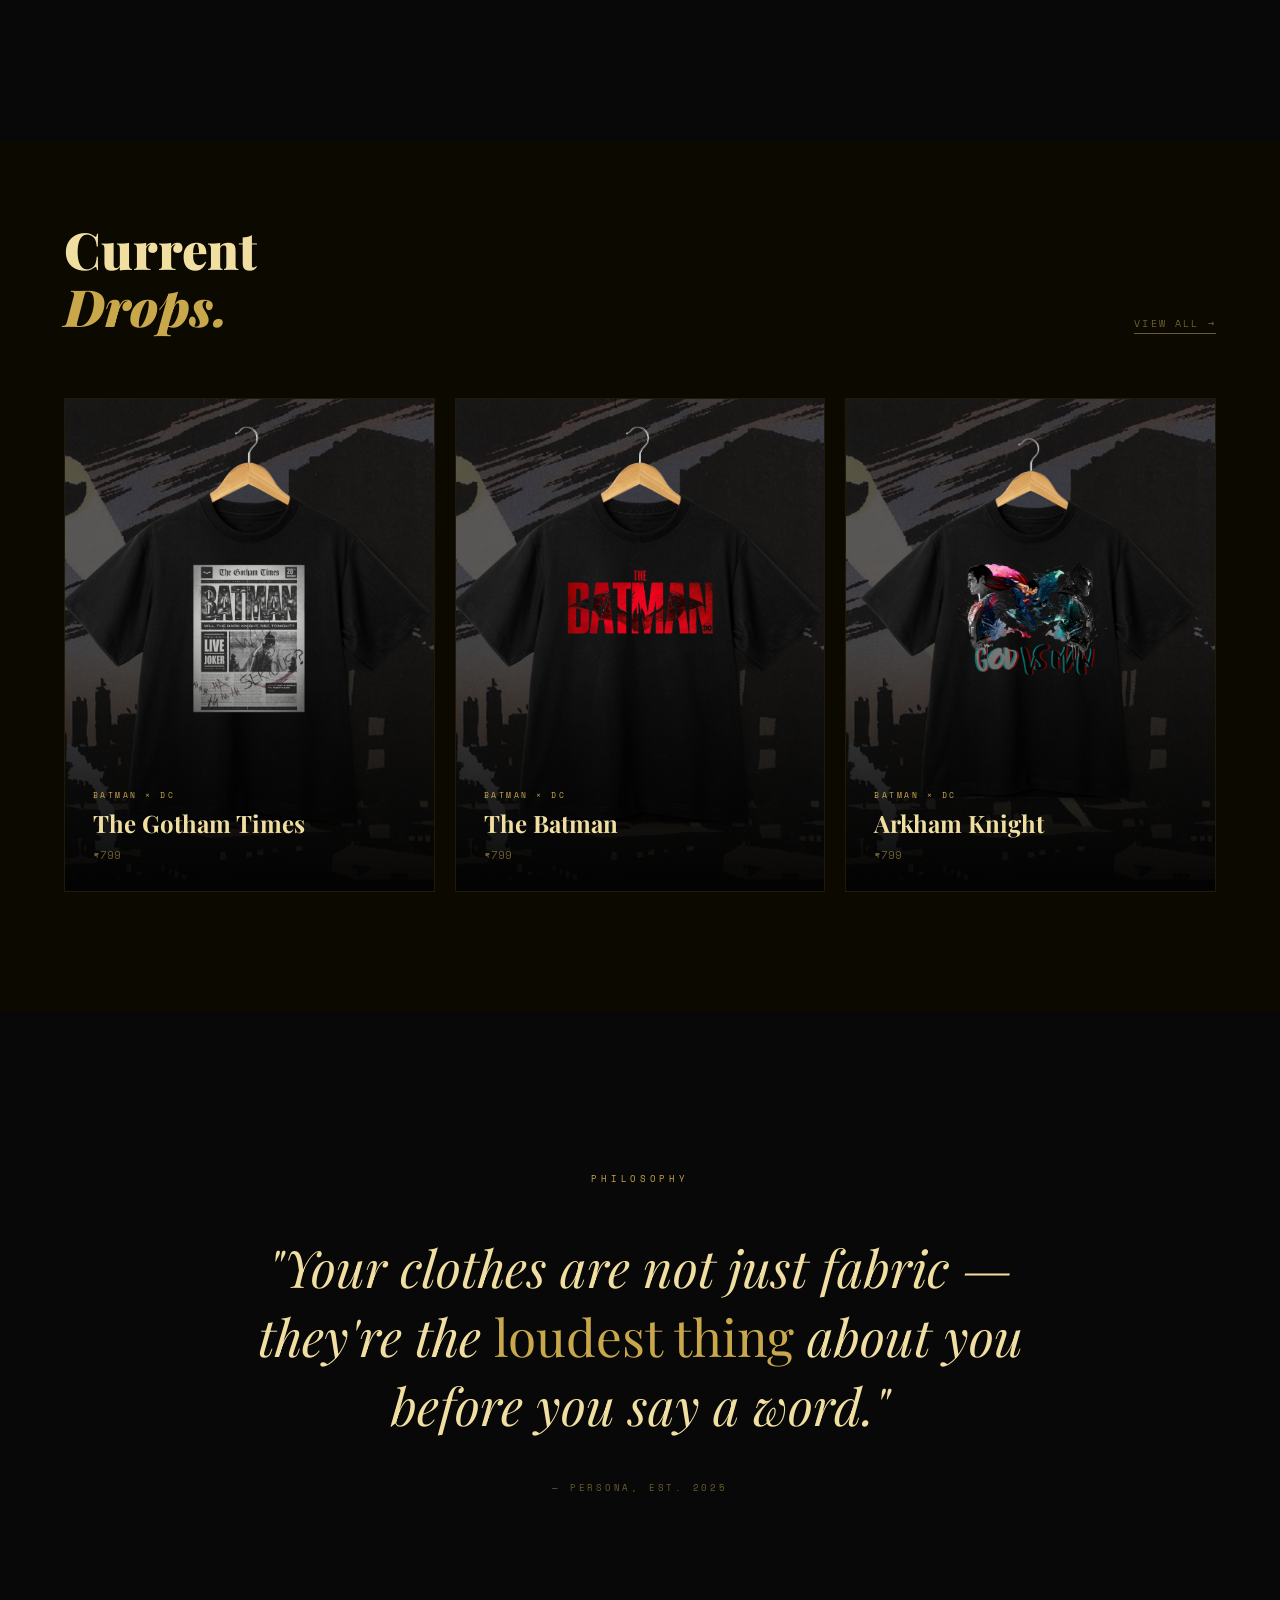
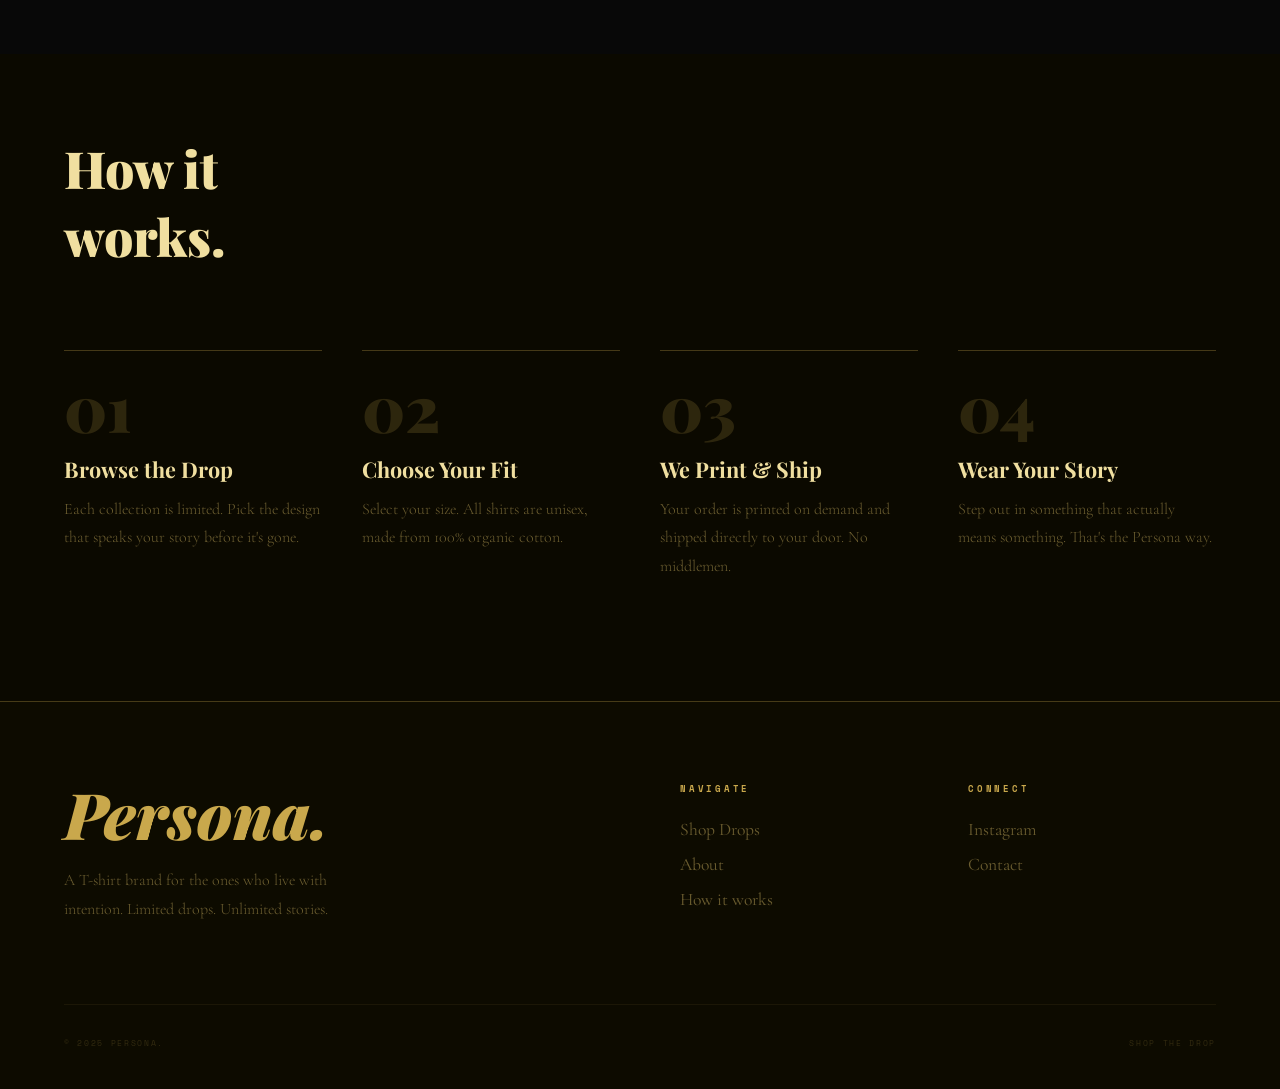
==== commit 35dcdea4: "Rename index (1).html to index.html" ====
--- a/index.html
+++ b/index.html
@@ -340,7 +340,6 @@
     <li><a href="shop.html">Drops</a></li>
     <li><a href="#about">About</a></li>
     <li><a href="#how">How it works</a></li>
-    <li><a href="https://github.com/perosna-beyourstory" target="_blank">GitHub</a></li>
   </ul>
 </nav>
 
@@ -508,45 +507,30 @@
 <section class="drops" id="drops">
   <div class="drops-header">
     <h2>Current<br/><em>Drops.</em></h2>
-    <a href="https://github.com/perosna-beyourstory" target="_blank">View all on GitHub →</a>
+    <a href="shop.html">View All →</a>
   </div>
   <div class="drops-grid">
-    <div class="drop-card">
-      <div class="drop-card-bg" style="background:radial-gradient(ellipse at 60% 30%,#1a1500 0%,#080600 100%)">
-        <svg width="180" height="180" viewBox="0 0 200 200">
-          <path d="M55 65 L25 85 L45 105 L45 165 L155 165 L155 105 L175 85 L145 65 L122 74 Q100 88 78 74 Z" fill="#110f00" stroke="rgba(201,168,76,.35)" stroke-width="1.5"/>
-          <polygon points="100,100 113,120 100,140 87,120" stroke="rgba(201,168,76,.6)" stroke-width="1" fill="rgba(201,168,76,.07)"/>
-          <text x="100" y="158" text-anchor="middle" font-family="serif" font-size="11" fill="rgba(201,168,76,.8)" font-style="italic" letter-spacing="2">MYTH</text>
-        </svg>
+    <a class="drop-card" href="shop.html" style="text-decoration:none;display:block;">
+      <div class="drop-card-bg">
+        <img src="images/img_01.png" alt="The Gotham Times" style="width:100%;height:100%;object-fit:cover;"/>
       </div>
       <div class="drop-overlay"></div>
-      <div class="drop-info"><p class="drop-tag">Drop 001</p><h3 class="drop-name">The Myth</h3><p class="drop-price">Coming Soon</p></div>
-    </div>
-    <div class="drop-card">
-      <div class="drop-card-bg" style="background:radial-gradient(ellipse at 40% 70%,#100c00 0%,#060400 100%)">
-        <svg width="180" height="180" viewBox="0 0 200 200">
-          <path d="M55 65 L25 85 L45 105 L45 165 L155 165 L155 105 L175 85 L145 65 L122 74 Q100 88 78 74 Z" fill="#0d0a00" stroke="rgba(201,168,76,.3)" stroke-width="1.5"/>
-          <circle cx="100" cy="120" r="28" stroke="rgba(201,168,76,.45)" stroke-width="1" fill="none"/>
-          <circle cx="100" cy="120" r="4" fill="rgba(201,168,76,.65)"/>
-          <line x1="100" y1="92" x2="100" y2="148" stroke="rgba(201,168,76,.22)" stroke-width="1"/>
-          <line x1="72" y1="120" x2="128" y2="120" stroke="rgba(201,168,76,.22)" stroke-width="1"/>
-        </svg>
+      <div class="drop-info"><p class="drop-tag">Batman × DC</p><h3 class="drop-name">The Gotham Times</h3><p class="drop-price">₹799</p></div>
+    </a>
+    <a class="drop-card" href="shop.html" style="text-decoration:none;display:block;">
+      <div class="drop-card-bg">
+        <img src="images/img_02.png" alt="The Batman" style="width:100%;height:100%;object-fit:cover;"/>
       </div>
       <div class="drop-overlay"></div>
-      <div class="drop-info"><p class="drop-tag">Drop 002</p><h3 class="drop-name">The Anchor</h3><p class="drop-price">Coming Soon</p></div>
-    </div>
-    <div class="drop-card">
-      <div class="drop-card-bg" style="background:radial-gradient(ellipse at 50% 40%,#130e00 0%,#080600 100%)">
-        <svg width="180" height="180" viewBox="0 0 200 200">
-          <path d="M55 65 L25 85 L45 105 L45 165 L155 165 L155 105 L175 85 L145 65 L122 74 Q100 88 78 74 Z" fill="#0e0b00" stroke="rgba(201,168,76,.3)" stroke-width="1.5"/>
-          <path d="M82 95 L100 132 L118 95" stroke="rgba(201,168,76,.6)" stroke-width="1.5" fill="rgba(201,168,76,.06)"/>
-          <line x1="100" y1="92" x2="100" y2="144" stroke="rgba(201,168,76,.5)" stroke-width="1.5"/>
-          <circle cx="100" cy="88" r="5" fill="rgba(201,168,76,.55)"/>
-        </svg>
+      <div class="drop-info"><p class="drop-tag">Batman × DC</p><h3 class="drop-name">The Batman</h3><p class="drop-price">₹799</p></div>
+    </a>
+    <a class="drop-card" href="shop.html" style="text-decoration:none;display:block;">
+      <div class="drop-card-bg">
+        <img src="images/img_03.png" alt="Arkham Knight" style="width:100%;height:100%;object-fit:cover;"/>
       </div>
       <div class="drop-overlay"></div>
-      <div class="drop-info"><p class="drop-tag">Drop 003</p><h3 class="drop-name">The Signal</h3><p class="drop-price">Coming Soon</p></div>
-    </div>
+      <div class="drop-info"><p class="drop-tag">Batman × DC</p><h3 class="drop-name">Arkham Knight</h3><p class="drop-price">₹799</p></div>
+    </a>
   </div>
 </section>
 
@@ -584,7 +568,6 @@
       <div class="footer-links">
         <h4>Connect</h4>
         <ul>
-          <li><a href="https://github.com/perosna-beyourstory" target="_blank">GitHub</a></li>
           <li><a href="#">Instagram</a></li>
           <li><a href="#">Contact</a></li>
         </ul>
@@ -592,8 +575,8 @@
     </div>
   </div>
   <div class="footer-bottom">
-    <p>© 2025 Persona. All rights reserved.</p>
-    <p><a href="https://github.com/perosna-beyourstory" target="_blank">github.com/perosna-beyourstory</a></p>
+    <p>© 2025 Persona.</p>
+    <p><a href="shop.html">Shop the Drop</a></p>
   </div>
 </footer>
 
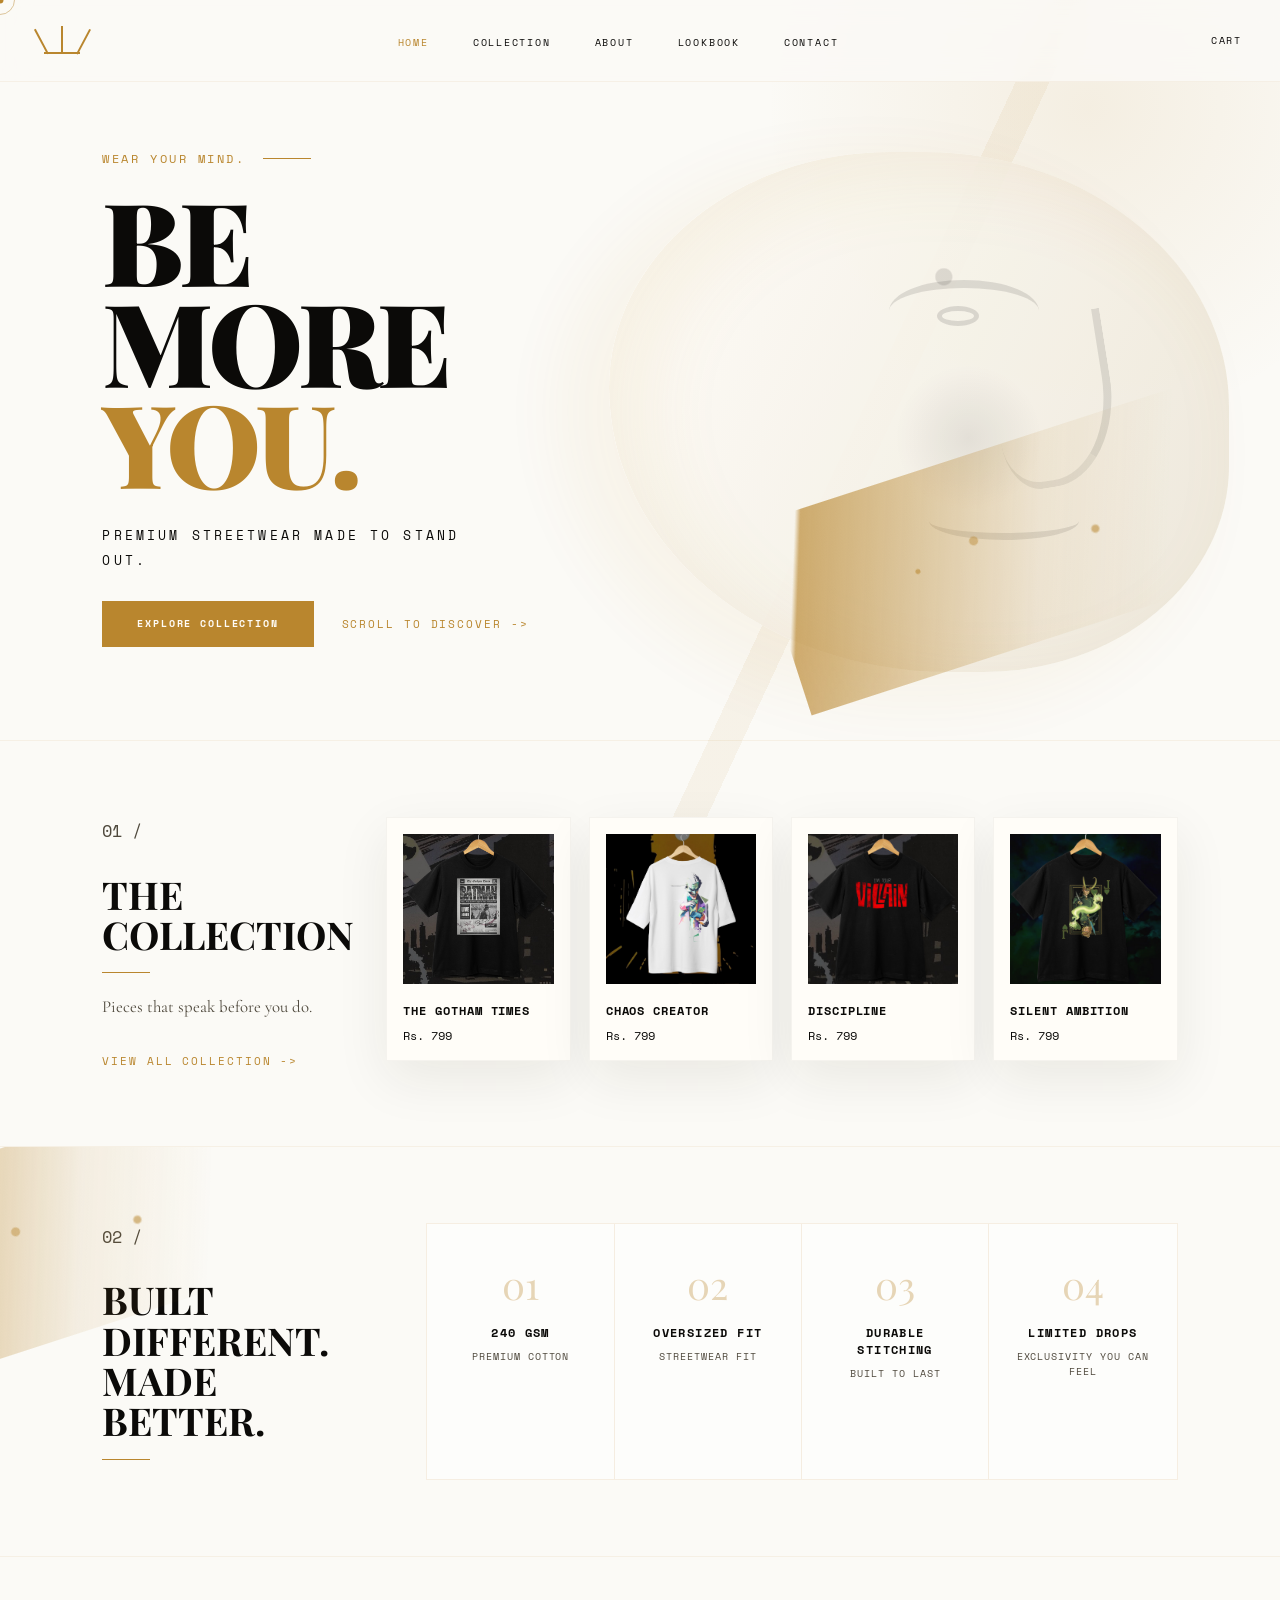
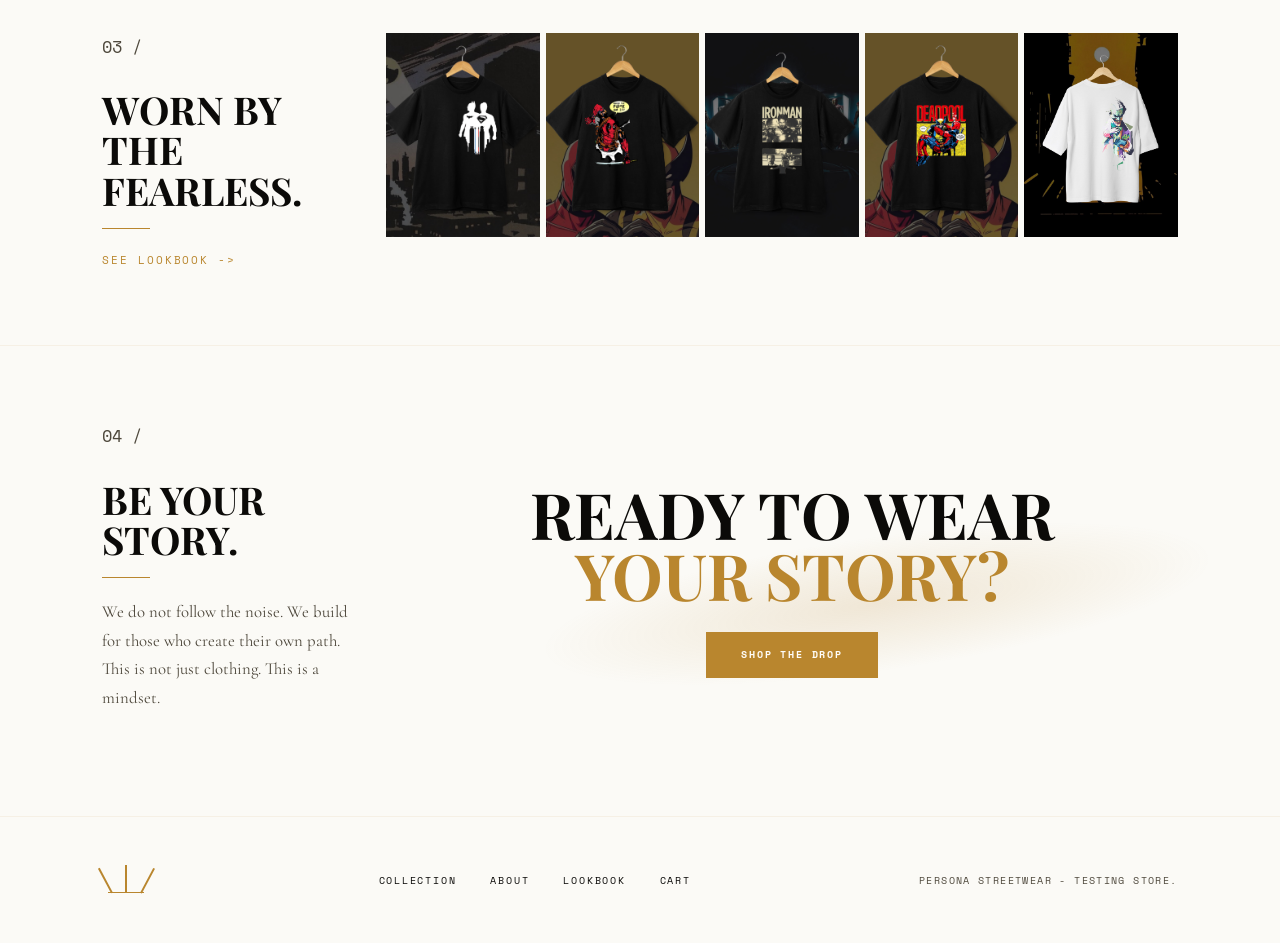
==== commit 4e4ee21f: "Add files via upload" ====
--- a/index.html
+++ b/index.html
@@ -2,711 +2,169 @@
 <html lang="en">
 <head>
   <meta charset="UTF-8" />
-  <meta name="viewport" content="width=device-width, initial-scale=1.0"/>
-  <title>PERSONA — Wear Your Story</title>
-  <link href="https://fonts.googleapis.com/css2?family=Playfair+Display:ital,wght@0,400;0,700;0,900;1,400&family=Cormorant+Garamond:wght@300;400;600&family=Space+Mono:wght@400;700&display=swap" rel="stylesheet"/>
-  <style>
-    *, *::before, *::after { margin: 0; padding: 0; box-sizing: border-box; }
-    :root {
-      --black: #080808;
-      --deep: #0d0b00;
-      --gold: #c9a84c;
-      --gold-light: #e8c96a;
-      --gold-dim: rgba(201,168,76,0.3);
-      --gold-faint: rgba(201,168,76,0.08);
-      --muted: #6b5d2f;
-      --cream: #f0dfa0;
-    }
-    html { scroll-behavior: smooth; }
-    body {
-      background: var(--black);
-      color: var(--cream);
-      font-family: 'Cormorant Garamond', serif;
-      overflow-x: hidden;
-      cursor: none;
-    }
-    #cursor-dot {
-      width: 8px; height: 8px;
-      background: var(--gold);
-      border-radius: 50%;
-      position: fixed;
-      pointer-events: none;
-      z-index: 9999;
-      transform: translate(-50%,-50%);
-      transition: width .2s, height .2s;
-    }
-    #cursor-ring {
-      width: 32px; height: 32px;
-      border: 1.5px solid var(--gold);
-      border-radius: 50%;
-      position: fixed;
-      pointer-events: none;
-      z-index: 9998;
-      transform: translate(-50%,-50%);
-      opacity: 0.45;
-      transition: width .3s, height .3s, opacity .3s;
-    }
-    body.hovering #cursor-dot { width: 14px; height: 14px; background: var(--gold-light); }
-    body.hovering #cursor-ring { width: 52px; height: 52px; opacity: 0.2; }
-
-    .trail-particle {
-      position: fixed;
-      pointer-events: none;
-      z-index: 9990;
-      transform: translate(-50%,-50%);
-      animation: trailFade 0.7s ease forwards;
-      line-height: 1;
-    }
-    @keyframes trailFade {
-      0%   { opacity:.8; transform:translate(-50%,-50%) scale(1); }
-      100% { opacity:0;  transform:translate(-50%,-50%) scale(0.2) translateY(-18px); }
-    }
-    .cursor-follower {
-      position: fixed;
-      pointer-events: none;
-      z-index: 9985;
-      transform: translate(-50%,-50%);
-      animation: floatEmoji 3s ease-in-out infinite;
-      color: var(--gold);
-      line-height: 1;
-    }
-    @keyframes floatEmoji {
-      0%,100% { transform:translate(-50%,-50%) rotate(-12deg) scale(1); }
-      50%      { transform:translate(-50%,-50%) rotate(12deg) scale(1.2); }
-    }
-    body::after {
-      content:'';
-      position:fixed; inset:0;
-      background-image:url("data:image/svg+xml,%3Csvg viewBox='0 0 256 256' xmlns='http://www.w3.org/2000/svg'%3E%3Cfilter id='n'%3E%3CfeTurbulence type='fractalNoise' baseFrequency='0.85' numOctaves='4' stitchTiles='stitch'/%3E%3C/filter%3E%3Crect width='100%25' height='100%25' filter='url(%23n)' opacity='0.04'/%3E%3C/svg%3E");
-      pointer-events:none; z-index:200; opacity:.35;
-    }
-    nav {
-      position:fixed; top:0; left:0; right:0; z-index:500;
-      padding:24px 56px;
-      display:flex; justify-content:space-between; align-items:center;
-      background:linear-gradient(to bottom,rgba(8,8,8,.95),transparent);
-    }
-    .nav-logo {
-      font-family:'Playfair Display',serif;
-      font-size:1.1rem; font-weight:900;
-      letter-spacing:.35em; text-transform:uppercase;
-      color:var(--gold); text-decoration:none;
-    }
-    .nav-links { display:flex; gap:36px; list-style:none; }
-    .nav-links a {
-      font-family:'Space Mono',monospace;
-      font-size:.6rem; letter-spacing:.22em; text-transform:uppercase;
-      color:var(--muted); text-decoration:none; transition:color .2s;
-    }
-    .nav-links a:hover { color:var(--gold); }
-
-    .hero {
-      min-height:100vh;
-      display:grid; grid-template-columns:1fr 1fr;
-      position:relative; overflow:hidden;
-    }
-    .hero-bg { position:absolute; inset:0; z-index:0; overflow:hidden; }
-    .hero-bg canvas { position:absolute; inset:0; }
-    .hero-left {
-      display:flex; flex-direction:column; justify-content:flex-end;
-      padding:140px 64px 100px; position:relative; z-index:2;
-    }
-    .hero-eyebrow {
-      font-family:'Space Mono',monospace;
-      font-size:.6rem; letter-spacing:.35em; text-transform:uppercase;
-      color:var(--gold); margin-bottom:28px;
-      opacity:0; animation:fadeUp .8s .3s forwards;
-    }
-    .hero-title {
-      font-family:'Playfair Display',serif;
-      font-size:clamp(3.5rem,7.5vw,9rem); font-weight:900;
-      line-height:.9; letter-spacing:-.02em; color:var(--cream);
-      opacity:0; animation:fadeUp .9s .5s forwards;
-    }
-    .hero-title em { font-style:italic; color:var(--gold); display:block; }
-    .hero-sub {
-      font-size:1.2rem; font-weight:300; color:var(--muted);
-      margin-top:32px; max-width:380px; line-height:1.8;
-      opacity:0; animation:fadeUp .9s .7s forwards;
-    }
-    .hero-cta {
-      margin-top:48px; display:flex; gap:20px; align-items:center;
-      opacity:0; animation:fadeUp .9s .9s forwards;
-    }
-    .btn-primary {
-      background:var(--gold); color:var(--black);
-      padding:15px 38px;
-      font-family:'Space Mono',monospace;
-      font-size:.65rem; letter-spacing:.22em; text-transform:uppercase;
-      text-decoration:none; font-weight:700;
-      transition:background .3s, transform .2s, box-shadow .3s;
-    }
-    .btn-primary:hover { background:var(--gold-light); transform:translateY(-3px); box-shadow:0 12px 40px rgba(201,168,76,.35); }
-    .btn-ghost {
-      font-family:'Space Mono',monospace;
-      font-size:.65rem; letter-spacing:.18em; text-transform:uppercase;
-      color:var(--muted); text-decoration:none;
-      border-bottom:1px solid var(--muted); padding-bottom:2px;
-      transition:color .2s, border-color .2s;
-    }
-    .btn-ghost:hover { color:var(--gold); border-color:var(--gold); }
-
-    .hero-right {
-      position:relative; display:flex; align-items:center; justify-content:center;
-      z-index:2; padding:100px 40px 60px;
-    }
-    .mannequin-wrapper {
-      position:relative; width:340px; height:540px;
-      display:flex; align-items:center; justify-content:center;
-    }
-    .mannequin-glow {
-      position:absolute; inset:-60px;
-      background:radial-gradient(ellipse at center,rgba(201,168,76,.18) 0%,transparent 70%);
-      pointer-events:none;
-    }
-    .mannequin-hint {
-      position:absolute; bottom:-52px; left:50%;
-      transform:translateX(-50%);
-      font-family:'Space Mono',monospace;
-      font-size:.5rem; letter-spacing:.28em; text-transform:uppercase;
-      color:var(--muted); white-space:nowrap;
-      display:flex; align-items:center; gap:10px;
-    }
-    .mannequin-hint::before,.mannequin-hint::after {
-      content:''; width:22px; height:1px; background:var(--muted); opacity:.4;
-    }
-    #mannequin-3d {
-      width:100%; height:100%;
-      display:flex; align-items:center; justify-content:center;
-      cursor:grab; user-select:none;
-    }
-    #mannequin-3d:active { cursor:grabbing; }
-    #mannequin-svg {
-      width:280px; height:480px;
-      filter:drop-shadow(0 0 30px rgba(201,168,76,.22));
-      transition:filter .3s;
-    }
-    #mannequin-3d:hover #mannequin-svg { filter:drop-shadow(0 0 55px rgba(201,168,76,.5)); }
-    .shirt-colors {
-      position:absolute; right:-48px; top:50%;
-      transform:translateY(-50%);
-      display:flex; flex-direction:column; gap:10px;
-    }
-    .shirt-swatch {
-      width:22px; height:22px; border-radius:50%;
-      border:2px solid transparent;
-      cursor:none; transition:border-color .2s, transform .2s;
-    }
-    .shirt-swatch.active { border-color:var(--gold); transform:scale(1.2); }
-    .shirt-swatch:hover { transform:scale(1.15); }
-    .design-badge {
-      position:absolute; top:20px; right:20px;
-      width:78px; height:78px;
-      border:1px solid var(--gold-dim); border-radius:50%;
-      display:flex; align-items:center; justify-content:center;
-      flex-direction:column; text-align:center;
-      animation:spin 22s linear infinite; opacity:.55;
-    }
-    .design-badge span {
-      font-family:'Space Mono',monospace;
-      font-size:.42rem; letter-spacing:.15em; text-transform:uppercase;
-      color:var(--gold); line-height:2;
-    }
-    @keyframes spin { from{transform:rotate(0)} to{transform:rotate(360deg)} }
-
-    .marquee-wrap { background:var(--gold); padding:13px 0; overflow:hidden; white-space:nowrap; }
-    .marquee-track { display:inline-flex; animation:marquee 20s linear infinite; }
-    .marquee-track span { font-family:'Playfair Display',serif; font-size:1rem; font-style:italic; color:var(--black); padding:0 36px; }
-    .marquee-track .dot { font-style:normal; opacity:.4; padding:0 8px; }
-    @keyframes marquee { from{transform:translateX(0)} to{transform:translateX(-50%)} }
-
-    .about {
-      padding:140px 64px; max-width:1400px; margin:0 auto;
-      display:grid; grid-template-columns:200px 1fr; gap:80px; align-items:start;
-    }
-    .section-label {
-      font-family:'Space Mono',monospace; font-size:.58rem;
-      letter-spacing:.4em; text-transform:uppercase; color:var(--gold);
-      writing-mode:vertical-rl; transform:rotate(180deg);
-    }
-    .about-content h2 {
-      font-family:'Playfair Display',serif;
-      font-size:clamp(2.5rem,4vw,4.5rem); font-weight:700;
-      line-height:1.1; margin-bottom:32px; color:var(--cream);
-    }
-    .about-content p { font-size:1.2rem; font-weight:300; line-height:1.9; color:var(--muted); max-width:580px; }
-    .about-stats {
-      display:flex; gap:60px; margin-top:64px; padding-top:48px;
-      border-top:1px solid var(--gold-dim);
-    }
-    .stat-num { font-family:'Playfair Display',serif; font-size:3.5rem; font-weight:900; color:var(--gold); line-height:1; }
-    .stat-label { font-family:'Space Mono',monospace; font-size:.58rem; letter-spacing:.2em; text-transform:uppercase; color:var(--muted); margin-top:8px; }
-
-    .drops { padding:80px 64px 120px; background:#0b0900; }
-    .drops-header {
-      display:flex; justify-content:space-between; align-items:flex-end;
-      margin-bottom:64px; max-width:1400px; margin-left:auto; margin-right:auto;
-    }
-    .drops-header h2 { font-family:'Playfair Display',serif; font-size:clamp(2rem,4vw,4rem); font-weight:900; color:var(--cream); line-height:1.1; }
-    .drops-header h2 em { font-style:italic; color:var(--gold); }
-    .drops-header a {
-      font-family:'Space Mono',monospace; font-size:.62rem; letter-spacing:.22em; text-transform:uppercase;
-      color:var(--muted); text-decoration:none; border-bottom:1px solid var(--muted);
-      padding-bottom:2px; white-space:nowrap; transition:color .2s, border-color .2s;
-    }
-    .drops-header a:hover { color:var(--gold); border-color:var(--gold); }
-    .drops-grid { display:grid; grid-template-columns:repeat(3,1fr); gap:20px; max-width:1400px; margin:0 auto; }
-    .drop-card {
-      position:relative; aspect-ratio:3/4; overflow:hidden;
-      background:#0d0a00; border:1px solid rgba(201,168,76,.1); transition:border-color .3s;
-    }
-    .drop-card:hover { border-color:rgba(201,168,76,.4); }
-    .drop-card-bg { position:absolute; inset:0; display:flex; align-items:center; justify-content:center; transition:transform .6s cubic-bezier(.25,.46,.45,.94); }
-    .drop-card:hover .drop-card-bg { transform:scale(1.06); }
-    .drop-overlay { position:absolute; inset:0; background:linear-gradient(to top,rgba(0,0,0,.9) 0%,transparent 55%); }
-    .drop-info { position:absolute; bottom:0; left:0; right:0; padding:28px; }
-    .drop-tag { font-family:'Space Mono',monospace; font-size:.52rem; letter-spacing:.3em; text-transform:uppercase; color:var(--gold); margin-bottom:8px; }
-    .drop-name { font-family:'Playfair Display',serif; font-size:1.5rem; font-weight:700; color:var(--cream); line-height:1.2; }
-    .drop-price { font-family:'Space Mono',monospace; font-size:.7rem; color:var(--muted); margin-top:8px; }
-
-    .philosophy { padding:160px 64px; text-align:center; max-width:900px; margin:0 auto; }
-    .philosophy .section-label { writing-mode:horizontal-tb; transform:none; display:block; margin:0 auto 48px; }
-    .philosophy blockquote { font-family:'Playfair Display',serif; font-size:clamp(2rem,4vw,3.5rem); font-weight:400; font-style:italic; line-height:1.35; color:var(--cream); }
-    .philosophy blockquote em { font-style:normal; color:var(--gold); }
-    .philosophy cite { display:block; margin-top:40px; font-family:'Space Mono',monospace; font-size:.58rem; letter-spacing:.3em; text-transform:uppercase; color:var(--muted); font-style:normal; }
-
-    .how { padding:80px 64px 120px; background:#0b0900; }
-    .how-header { max-width:1400px; margin:0 auto 80px; }
-    .how-header h2 { font-family:'Playfair Display',serif; font-size:clamp(2rem,4vw,4rem); font-weight:900; color:var(--cream); }
-    .how-steps { display:grid; grid-template-columns:repeat(4,1fr); gap:40px; max-width:1400px; margin:0 auto; }
-    .step { padding-top:24px; border-top:1px solid var(--gold-dim); }
-    .step-num { font-family:'Playfair Display',serif; font-size:4rem; font-weight:900; color:var(--gold); opacity:.18; line-height:1; margin-bottom:16px; }
-    .step-title { font-family:'Playfair Display',serif; font-size:1.35rem; font-weight:700; margin-bottom:12px; color:var(--cream); }
-    .step-desc { font-size:1rem; font-weight:300; color:var(--muted); line-height:1.8; }
-
-    footer { background:var(--deep); padding:80px 64px 40px; border-top:1px solid var(--gold-dim); }
-    .footer-top { display:grid; grid-template-columns:1fr 1fr; gap:80px; max-width:1400px; margin:0 auto; padding-bottom:80px; border-bottom:1px solid rgba(201,168,76,.08); }
-    .footer-brand h3 { font-family:'Playfair Display',serif; font-size:clamp(2.5rem,5vw,5rem); font-weight:900; font-style:italic; color:var(--gold); line-height:1; }
-    .footer-brand p { font-size:1rem; font-weight:300; color:var(--muted); margin-top:20px; max-width:320px; line-height:1.8; }
-    .footer-links h4 { font-family:'Space Mono',monospace; font-size:.58rem; letter-spacing:.3em; text-transform:uppercase; color:var(--gold); margin-bottom:24px; }
-    .footer-links ul { list-style:none; }
-    .footer-links li { margin-bottom:14px; }
-    .footer-links a { font-family:'Cormorant Garamond',serif; font-size:1.1rem; color:var(--muted); text-decoration:none; transition:color .2s; }
-    .footer-links a:hover { color:var(--gold); }
-    .footer-bottom { max-width:1400px; margin:0 auto; padding-top:32px; display:flex; justify-content:space-between; align-items:center; }
-    .footer-bottom p { font-family:'Space Mono',monospace; font-size:.52rem; letter-spacing:.2em; color:rgba(201,168,76,.2); text-transform:uppercase; }
-    .footer-bottom a { color:rgba(201,168,76,.2); text-decoration:none; transition:color .2s; }
-    .footer-bottom a:hover { color:var(--gold); }
-
-    @keyframes fadeUp { from{opacity:0;transform:translateY(30px)} to{opacity:1;transform:translateY(0)} }
-
-    @media(max-width:900px){
-      .hero{grid-template-columns:1fr;min-height:auto}
-      .hero-left{padding:120px 32px 40px}
-      .hero-right{padding:40px 32px 80px}
-      nav{padding:20px 32px}
-      .nav-links{display:none}
-      .about{grid-template-columns:1fr;padding:80px 32px;gap:24px}
-      .section-label{writing-mode:horizontal-tb;transform:none;margin-bottom:12px}
-      .drops{padding:60px 32px 80px}
-      .drops-header{flex-direction:column;align-items:flex-start;gap:20px}
-      .drops-grid{grid-template-columns:1fr 1fr}
-      .how{padding:60px 32px 80px}
-      .how-steps{grid-template-columns:1fr 1fr}
-      .philosophy{padding:80px 32px}
-      footer{padding:60px 32px 32px}
-      .footer-top{grid-template-columns:1fr;gap:48px}
-      .about-stats{gap:32px}
-      .shirt-colors{right:-35px}
-    }
-    @media(max-width:600px){
-      .drops-grid{grid-template-columns:1fr}
-      .how-steps{grid-template-columns:1fr}
-    }
-  </style>
+  <meta name="viewport" content="width=device-width, initial-scale=1.0" />
+  <title>PERSONA - Wear Your Mind</title>
+  <link href="https://fonts.googleapis.com/css2?family=Playfair+Display:wght@400;700;900&family=Cormorant+Garamond:wght@300;400;600&family=Space+Mono:wght@400;700&display=swap" rel="stylesheet" />
+  <link rel="stylesheet" href="shop.css" />
 </head>
 <body>
+  <div id="cursor-dot"></div>
+  <div id="cursor-ring"></div>
 
-<div id="cursor-dot"></div>
-<div id="cursor-ring"></div>
-<div class="cursor-follower" id="f1" style="font-size:1rem">✦</div>
-<div class="cursor-follower" id="f2" style="font-size:.85rem">★</div>
-<div class="cursor-follower" id="f3" style="font-size:1.1rem">◆</div>
-<div class="cursor-follower" id="f4" style="font-size:.75rem">✧</div>
+  <nav class="lux-nav">
+    <a class="crown-logo" href="index.html" aria-label="Persona home">
+      <span></span><span></span><span></span>
+    </a>
+    <ul class="nav-links">
+      <li><a href="index.html" style="color:var(--gold)">Home</a></li>
+      <li><a href="shop.html">Collection</a></li>
+      <li><a href="#about">About</a></li>
+      <li><a href="#lookbook">Lookbook</a></li>
+      <li><a href="#contact">Contact</a></li>
+    </ul>
+    <a class="cart-nav" href="cart.html">Cart</a>
+  </nav>
 
-<nav>
-  <a href="#" class="nav-logo">Persona</a>
-  <ul class="nav-links">
-    <li><a href="shop.html">Drops</a></li>
-    <li><a href="#about">About</a></li>
-    <li><a href="#how">How it works</a></li>
-  </ul>
-</nav>
-
-<section class="hero" id="home">
-  <div class="hero-bg"><canvas id="particleCanvas"></canvas></div>
-  <div class="hero-left">
-    <p class="hero-eyebrow">New Drop — SS 2025</p>
-    <h1 class="hero-title">Be Your<br/><em>Story.</em></h1>
-    <p class="hero-sub">Every shirt is a chapter. Every design, a statement. Wear what you are — not what you're told to be.</p>
-    <div class="hero-cta">
-      <a href="shop.html" class="btn-primary">Shop the Drop</a>
-      <a href="#about" class="btn-ghost">Our story</a>
-    </div>
-  </div>
-
-  <div class="hero-right">
-    <div class="design-badge"><span>NEW<br/>DROP<br/>★<br/>2025</span></div>
-    <div class="mannequin-wrapper">
-      <div class="mannequin-glow"></div>
-      <div class="shirt-colors" id="shirtColors">
-        <div class="shirt-swatch active" style="background:#1a1a1a" data-color="#1a1a1a"></div>
-        <div class="shirt-swatch" style="background:#c9a84c" data-color="#c9a84c"></div>
-        <div class="shirt-swatch" style="background:#2c1810" data-color="#2c1810"></div>
-        <div class="shirt-swatch" style="background:#0a1a0a" data-color="#0a1a0a"></div>
-        <div class="shirt-swatch" style="background:#f0dfa0" data-color="#f0dfa0"></div>
-      </div>
-      <div id="mannequin-3d">
-        <svg id="mannequin-svg" viewBox="0 0 280 480" fill="none" xmlns="http://www.w3.org/2000/svg">
-          <defs>
-            <linearGradient id="bodyShade" x1="0" y1="0" x2="1" y2="0">
-              <stop offset="0%" stop-color="rgba(0,0,0,0.35)"/>
-              <stop offset="45%" stop-color="rgba(255,255,255,0.04)"/>
-              <stop offset="100%" stop-color="rgba(0,0,0,0.28)"/>
-            </linearGradient>
-            <linearGradient id="skinGrad" x1="0" y1="0" x2="0" y2="1">
-              <stop offset="0%" stop-color="#2a1a0e"/>
-              <stop offset="100%" stop-color="#1a0e06"/>
-            </linearGradient>
-            <filter id="glow2">
-              <feGaussianBlur stdDeviation="2.5" result="b"/>
-              <feMerge><feMergeNode in="b"/><feMergeNode in="SourceGraphic"/></feMerge>
-            </filter>
-          </defs>
-
-          <!-- Stand -->
-          <ellipse cx="140" cy="470" rx="56" ry="8" fill="rgba(201,168,76,.12)" stroke="rgba(201,168,76,.25)" stroke-width="1"/>
-          <rect x="133" y="405" width="14" height="68" rx="5" fill="rgba(201,168,76,.15)" stroke="rgba(201,168,76,.25)" stroke-width="1"/>
-          <line x1="88" y1="468" x2="192" y2="468" stroke="rgba(201,168,76,.25)" stroke-width="2"/>
-
-          <!-- Hips -->
-          <path d="M96 320 Q89 360 91 400 L189 400 Q191 360 184 320 Z" fill="rgba(201,168,76,.05)" stroke="rgba(201,168,76,.18)" stroke-width="1"/>
-
-          <!-- SHIRT body -->
-          <path id="shirt-body"
-            d="M72 132 L32 162 L54 198 L76 180 L76 318 L204 318 L204 180 L226 198 L248 162 L208 132 L184 147 Q140 168 96 147 Z"
-            fill="#1a1a1a" stroke="rgba(201,168,76,.32)" stroke-width="1.5"/>
-          <!-- Shade overlay -->
-          <path d="M72 132 L32 162 L54 198 L76 180 L76 318 L204 318 L204 180 L226 198 L248 162 L208 132 L184 147 Q140 168 96 147 Z"
-            fill="url(#bodyShade)" opacity=".65"/>
-
-          <!-- Shirt seam -->
-          <line x1="140" y1="168" x2="140" y2="316" stroke="rgba(201,168,76,.1)" stroke-width="1" stroke-dasharray="4,7"/>
-          <path d="M76 210 Q140 228 204 210" stroke="rgba(201,168,76,.08)" stroke-width="1" fill="none"/>
-
-          <!-- PERSONA print design -->
-          <g id="shirt-design" filter="url(#glow2)">
-            <polygon points="140,198 157,220 140,242 123,220" stroke="rgba(201,168,76,.85)" stroke-width="1.2" fill="rgba(201,168,76,.07)"/>
-            <polygon points="140,208 150,220 140,232 130,220" fill="rgba(201,168,76,.28)"/>
-            <line x1="112" y1="252" x2="168" y2="252" stroke="rgba(201,168,76,.28)" stroke-width=".8"/>
-            <text x="140" y="264" text-anchor="middle" font-family="serif" font-size="11" font-style="italic" fill="rgba(201,168,76,.9)" letter-spacing="3">PERSONA</text>
-            <text x="140" y="278" text-anchor="middle" font-family="monospace" font-size="5.5" fill="rgba(201,168,76,.38)" letter-spacing="4.5">BE YOUR STORY</text>
-          </g>
-
-          <!-- Collar -->
-          <path d="M112 147 Q140 162 168 147 Q155 135 140 132 Q125 135 112 147 Z"
-            fill="#0d0d0d" stroke="rgba(201,168,76,.4)" stroke-width="1.2"/>
-          <!-- Shoulder seams -->
-          <path d="M72 132 Q56 126 49 140 L76 160 Q81 150 96 147 Z" fill="#1a1a1a" stroke="rgba(201,168,76,.18)" stroke-width="1"/>
-          <path d="M208 132 Q224 126 231 140 L204 160 Q199 150 184 147 Z" fill="#1a1a1a" stroke="rgba(201,168,76,.18)" stroke-width="1"/>
-
-          <!-- Neck -->
-          <rect x="129" y="92" width="22" height="46" rx="9" fill="url(#skinGrad)" stroke="rgba(201,168,76,.18)" stroke-width="1"/>
-
-          <!-- Head -->
-          <ellipse cx="140" cy="70" rx="34" ry="41" fill="url(#skinGrad)" stroke="rgba(201,168,76,.22)" stroke-width="1.5"/>
-          <ellipse cx="133" cy="60" rx="9" ry="13" fill="rgba(255,255,255,0.035)"/>
-          <!-- Eyes -->
-          <ellipse cx="127" cy="62" rx="4.5" ry="5.5" fill="#060402" stroke="rgba(201,168,76,.5)" stroke-width="1"/>
-          <ellipse cx="153" cy="62" rx="4.5" ry="5.5" fill="#060402" stroke="rgba(201,168,76,.5)" stroke-width="1"/>
-          <circle cx="127" cy="63" r="2.2" fill="rgba(201,168,76,.85)"/>
-          <circle cx="153" cy="63" r="2.2" fill="rgba(201,168,76,.85)"/>
-          <circle cx="128.2" cy="61.8" r=".7" fill="rgba(255,255,255,.5)"/>
-          <circle cx="154.2" cy="61.8" r=".7" fill="rgba(255,255,255,.5)"/>
-          <!-- Eyebrows -->
-          <path d="M121 55 Q127 52 133 55" stroke="rgba(201,168,76,.65)" stroke-width="1.5" fill="none" stroke-linecap="round"/>
-          <path d="M147 55 Q153 52 159 55" stroke="rgba(201,168,76,.65)" stroke-width="1.5" fill="none" stroke-linecap="round"/>
-          <!-- Nose -->
-          <path d="M137 68 Q140 75 143 68" stroke="rgba(201,168,76,.28)" stroke-width="1" fill="none"/>
-          <!-- Lips -->
-          <path d="M131 79 Q140 85 149 79" stroke="rgba(201,168,76,.45)" stroke-width="1.3" fill="none" stroke-linecap="round"/>
-          <path d="M133 79 Q140 77 147 79" stroke="rgba(201,168,76,.2)" stroke-width=".8" fill="none"/>
-          <!-- Hair -->
-          <path d="M107 56 Q110 18 140 16 Q170 18 173 56 Q163 36 140 34 Q117 36 107 56 Z"
-            fill="#060402" stroke="rgba(201,168,76,.12)" stroke-width="1"/>
-          <!-- Ears -->
-          <ellipse cx="107" cy="70" rx="6" ry="9" fill="url(#skinGrad)" stroke="rgba(201,168,76,.18)" stroke-width="1"/>
-          <ellipse cx="173" cy="70" rx="6" ry="9" fill="url(#skinGrad)" stroke="rgba(201,168,76,.18)" stroke-width="1"/>
-
-          <!-- Arms -->
-          <path d="M76 180 L56 285 Q53 300 60 306 L74 308 Q78 302 80 288 L90 198 Z"
-            fill="#1a1a1a" stroke="rgba(201,168,76,.18)" stroke-width="1"/>
-          <ellipse cx="65" cy="314" rx="12" ry="9" fill="url(#skinGrad)" stroke="rgba(201,168,76,.18)" stroke-width="1"/>
-          <path d="M204 180 L224 285 Q227 300 220 306 L206 308 Q202 302 200 288 L190 198 Z"
-            fill="#1a1a1a" stroke="rgba(201,168,76,.18)" stroke-width="1"/>
-          <ellipse cx="215" cy="314" rx="12" ry="9" fill="url(#skinGrad)" stroke="rgba(201,168,76,.18)" stroke-width="1"/>
-
-          <!-- Legs -->
-          <path d="M96 318 L89 400 L119 400 L131 348 L149 348 L161 400 L191 400 L184 318 Z"
-            fill="#100d00" stroke="rgba(201,168,76,.16)" stroke-width="1"/>
-          <line x1="114" y1="328" x2="106" y2="396" stroke="rgba(201,168,76,.08)" stroke-width="1"/>
-          <line x1="166" y1="328" x2="174" y2="396" stroke="rgba(201,168,76,.08)" stroke-width="1"/>
-
-          <!-- Shoes -->
-          <ellipse cx="104" cy="402" rx="18" ry="7" fill="#080600" stroke="rgba(201,168,76,.22)" stroke-width="1"/>
-          <ellipse cx="176" cy="402" rx="18" ry="7" fill="#080600" stroke="rgba(201,168,76,.22)" stroke-width="1"/>
-          <path d="M88 402 Q104 396 120 402" stroke="rgba(201,168,76,.38)" stroke-width="1" fill="none"/>
-          <path d="M160 402 Q176 396 192 402" stroke="rgba(201,168,76,.38)" stroke-width="1" fill="none"/>
-        </svg>
-      </div>
-      <div class="mannequin-hint">drag to rotate</div>
-    </div>
-  </div>
-</section>
-
-<div class="marquee-wrap">
-  <div class="marquee-track">
-    <span>Wear Your Story</span><span class="dot">✦</span>
-    <span>Limited Drops</span><span class="dot">✦</span>
-    <span>Crafted With Intent</span><span class="dot">✦</span>
-    <span>Be Your Persona</span><span class="dot">✦</span>
-    <span>Original Designs</span><span class="dot">✦</span>
-    <span>Express Everything</span><span class="dot">✦</span>
-    <span>Wear Your Story</span><span class="dot">✦</span>
-    <span>Limited Drops</span><span class="dot">✦</span>
-    <span>Crafted With Intent</span><span class="dot">✦</span>
-    <span>Be Your Persona</span><span class="dot">✦</span>
-    <span>Original Designs</span><span class="dot">✦</span>
-    <span>Express Everything</span><span class="dot">✦</span>
-  </div>
-</div>
-
-<section class="about" id="about">
-  <div><div class="section-label">About</div></div>
-  <div class="about-content">
-    <h2>Clothing that<br/>speaks before<br/>you do.</h2>
-    <p>Persona is a curated T-shirt brand built on the belief that what you wear is the first sentence of your story. Each drop is limited, intentional, and designed for people who refuse to blend in.</p>
-    <div class="about-stats">
-      <div><div class="stat-num">12</div><div class="stat-label">Designs this<br/>season</div></div>
-      <div><div class="stat-num">100%</div><div class="stat-label">Organic<br/>cotton</div></div>
-      <div><div class="stat-num">∞</div><div class="stat-label">Your story,<br/>your rules</div></div>
-    </div>
-  </div>
-</section>
-
-<section class="drops" id="drops">
-  <div class="drops-header">
-    <h2>Current<br/><em>Drops.</em></h2>
-    <a href="shop.html">View All →</a>
-  </div>
-  <div class="drops-grid">
-    <a class="drop-card" href="shop.html" style="text-decoration:none;display:block;">
-      <div class="drop-card-bg">
-        <img src="images/img_01.png" alt="The Gotham Times" style="width:100%;height:100%;object-fit:cover;"/>
-      </div>
-      <div class="drop-overlay"></div>
-      <div class="drop-info"><p class="drop-tag">Batman × DC</p><h3 class="drop-name">The Gotham Times</h3><p class="drop-price">₹799</p></div>
-    </a>
-    <a class="drop-card" href="shop.html" style="text-decoration:none;display:block;">
-      <div class="drop-card-bg">
-        <img src="images/img_02.png" alt="The Batman" style="width:100%;height:100%;object-fit:cover;"/>
-      </div>
-      <div class="drop-overlay"></div>
-      <div class="drop-info"><p class="drop-tag">Batman × DC</p><h3 class="drop-name">The Batman</h3><p class="drop-price">₹799</p></div>
-    </a>
-    <a class="drop-card" href="shop.html" style="text-decoration:none;display:block;">
-      <div class="drop-card-bg">
-        <img src="images/img_03.png" alt="Arkham Knight" style="width:100%;height:100%;object-fit:cover;"/>
-      </div>
-      <div class="drop-overlay"></div>
-      <div class="drop-info"><p class="drop-tag">Batman × DC</p><h3 class="drop-name">Arkham Knight</h3><p class="drop-price">₹799</p></div>
-    </a>
-  </div>
-</section>
-
-<section class="philosophy">
-  <span class="section-label">Philosophy</span>
-  <blockquote>"Your clothes are not just fabric —<br/>they're the <em>loudest thing</em> about you<br/>before you say a word."</blockquote>
-  <cite>— Persona, est. 2025</cite>
-</section>
-
-<section class="how" id="how">
-  <div class="how-header"><h2>How it<br/>works.</h2></div>
-  <div class="how-steps">
-    <div class="step"><div class="step-num">01</div><h3 class="step-title">Browse the Drop</h3><p class="step-desc">Each collection is limited. Pick the design that speaks your story before it's gone.</p></div>
-    <div class="step"><div class="step-num">02</div><h3 class="step-title">Choose Your Fit</h3><p class="step-desc">Select your size. All shirts are unisex, made from 100% organic cotton.</p></div>
-    <div class="step"><div class="step-num">03</div><h3 class="step-title">We Print & Ship</h3><p class="step-desc">Your order is printed on demand and shipped directly to your door. No middlemen.</p></div>
-    <div class="step"><div class="step-num">04</div><h3 class="step-title">Wear Your Story</h3><p class="step-desc">Step out in something that actually means something. That's the Persona way.</p></div>
-  </div>
-</section>
-
-<footer>
-  <div class="footer-top">
-    <div class="footer-brand">
-      <h3>Persona.</h3>
-      <p>A T-shirt brand for the ones who live with intention. Limited drops. Unlimited stories.</p>
-    </div>
-    <div style="display:grid;grid-template-columns:1fr 1fr;gap:40px">
-      <div class="footer-links">
-        <h4>Navigate</h4>
-        <ul>
-          <li><a href="shop.html">Shop Drops</a></li>
-          <li><a href="#about">About</a></li>
-          <li><a href="#how">How it works</a></li>
-        </ul>
-      </div>
-      <div class="footer-links">
-        <h4>Connect</h4>
-        <ul>
-          <li><a href="#">Instagram</a></li>
-          <li><a href="#">Contact</a></li>
-        </ul>
+  <header class="home-hero">
+    <div class="hero-copy">
+      <p class="eyebrow">Wear your mind.</p>
+      <h1>Be More <em>You.</em></h1>
+      <p class="hero-subtitle">Premium streetwear made to stand out.</p>
+      <div class="hero-actions">
+        <a class="gold-btn" href="shop.html">Explore Collection</a>
+        <a class="arrow-link" href="#collection">Scroll to discover</a>
       </div>
     </div>
-  </div>
-  <div class="footer-bottom">
-    <p>© 2025 Persona.</p>
-    <p><a href="shop.html">Shop the Drop</a></p>
-  </div>
-</footer>
+    <div class="hero-art" aria-hidden="true">
+      <div class="statue-face">
+        <div class="eye"></div>
+        <div class="nose"></div>
+        <div class="mouth"></div>
+      </div>
+      <div class="gold-splash"></div>
+    </div>
+  </header>
 
-<script>
-/* CURSOR */
-const dot = document.getElementById('cursor-dot');
-const ring = document.getElementById('cursor-ring');
-let mx=0,my=0,rx=0,ry=0;
+  <section class="home-section collection-preview" id="collection">
+    <div class="section-intro">
+      <p class="section-number">01 /</p>
+      <h2>The Collection</h2>
+      <p>Pieces that speak before you do.</p>
+      <a class="arrow-link" href="shop.html">View all collection</a>
+    </div>
+    <div class="preview-grid">
+      <a class="mini-product" href="shop.html">
+        <img src="./images/img_01.png" alt="The Gotham Times" />
+        <h3>The Gotham Times</h3>
+        <p>Rs. 799</p>
+      </a>
+      <a class="mini-product" href="shop.html">
+        <img src="./images/img_04.png" alt="Why So Serious? Geo" />
+        <h3>Chaos Creator</h3>
+        <p>Rs. 799</p>
+      </a>
+      <a class="mini-product" href="shop.html">
+        <img src="./images/img_08.png" alt="I'm Your Villain" />
+        <h3>Discipline</h3>
+        <p>Rs. 799</p>
+      </a>
+      <a class="mini-product" href="shop.html">
+        <img src="./images/img_09.png" alt="Jack of Chaos" />
+        <h3>Silent Ambition</h3>
+        <p>Rs. 799</p>
+      </a>
+    </div>
+  </section>
 
-document.addEventListener('mousemove',e=>{ mx=e.clientX; my=e.clientY; dot.style.left=mx+'px'; dot.style.top=my+'px'; spawnTrail(mx,my); });
-(function ar(){ rx+=(mx-rx)*.1; ry+=(my-ry)*.1; ring.style.left=rx+'px'; ring.style.top=ry+'px'; requestAnimationFrame(ar); })();
-document.querySelectorAll('a,button,.drop-card,.shirt-swatch').forEach(el=>{
-  el.addEventListener('mouseenter',()=>document.body.classList.add('hovering'));
-  el.addEventListener('mouseleave',()=>document.body.classList.remove('hovering'));
-});
+  <section class="home-section build-section" id="about">
+    <div class="paint-splash"></div>
+    <div class="section-intro">
+      <p class="section-number">02 /</p>
+      <h2>Built Different.<br />Made Better.</h2>
+    </div>
+    <div class="feature-row">
+      <div class="feature">
+        <span>01</span>
+        <h3>240 GSM</h3>
+        <p>Premium cotton</p>
+      </div>
+      <div class="feature">
+        <span>02</span>
+        <h3>Oversized Fit</h3>
+        <p>Streetwear fit</p>
+      </div>
+      <div class="feature">
+        <span>03</span>
+        <h3>Durable Stitching</h3>
+        <p>Built to last</p>
+      </div>
+      <div class="feature">
+        <span>04</span>
+        <h3>Limited Drops</h3>
+        <p>Exclusivity you can feel</p>
+      </div>
+    </div>
+  </section>
 
-/* TRAIL */
-const SHAPES=['✦','★','◆','✧','◈','⬡'];
-let lastTrail=0;
-function spawnTrail(x,y){
-  const now=Date.now(); if(now-lastTrail<65) return; lastTrail=now;
-  const p=document.createElement('div');
-  p.className='trail-particle';
-  const s=7+Math.random()*9;
-  p.style.cssText=`left:${x}px;top:${y}px;font-size:${s}px;color:rgba(201,168,76,${.35+Math.random()*.45})`;
-  p.textContent=SHAPES[Math.floor(Math.random()*SHAPES.length)];
-  document.body.appendChild(p);
-  setTimeout(()=>p.remove(),750);
-}
+  <section class="home-section lookbook-section" id="lookbook">
+    <div class="section-intro">
+      <p class="section-number">03 /</p>
+      <h2>Worn By<br />The Fearless.</h2>
+      <a class="arrow-link" href="shop.html">See lookbook</a>
+    </div>
+    <div class="lookbook-strip">
+      <img src="./images/img_05.png" alt="World's Finest" />
+      <img src="./images/img_10.png" alt="Deadpool design" />
+      <img src="./images/img_11.png" alt="Ironman design" />
+      <img src="./images/img_14.png" alt="Best Buds design" />
+      <img src="./images/img_16.png" alt="Joker oversized design" />
+    </div>
+  </section>
 
-/* FOLLOWERS */
-const fData=[
-  {el:document.getElementById('f1'),x:0,y:0,lag:.052,ox:-42,oy:-36},
-  {el:document.getElementById('f2'),x:0,y:0,lag:.038,ox: 38,oy:-28},
-  {el:document.getElementById('f3'),x:0,y:0,lag:.028,ox:-30,oy: 40},
-  {el:document.getElementById('f4'),x:0,y:0,lag:.065,ox: 45,oy: 32},
-];
-(function af(){
-  fData.forEach(f=>{
-    f.x+=(mx+f.ox-f.x)*f.lag;
-    f.y+=(my+f.oy-f.y)*f.lag;
-    f.el.style.left=f.x+'px';
-    f.el.style.top=f.y+'px';
-  });
-  requestAnimationFrame(af);
-})();
+  <section class="home-section story-section">
+    <div class="section-intro">
+      <p class="section-number">04 /</p>
+      <h2>Be Your Story.</h2>
+      <p>We do not follow the noise. We build for those who create their own path. This is not just clothing. This is a mindset.</p>
+    </div>
+    <div class="story-cta">
+      <h2>Ready To Wear<br /><em>Your Story?</em></h2>
+      <a class="gold-btn" href="shop.html">Shop the Drop</a>
+    </div>
+  </section>
 
-/* PARTICLE CANVAS */
-const canvas=document.getElementById('particleCanvas');
-const ctx=canvas.getContext('2d');
-function rz(){ canvas.width=canvas.parentElement.offsetWidth; canvas.height=canvas.parentElement.offsetHeight; }
-rz(); window.addEventListener('resize',rz);
-const pts=Array.from({length:55},()=>({
-  x:Math.random()*1400,y:Math.random()*800,
-  r:.4+Math.random()*1.4,vx:(Math.random()-.5)*.28,vy:(Math.random()-.5)*.28,
-  a:Math.random(),da:.002+Math.random()*.005
-}));
-(function dp(){
-  ctx.clearRect(0,0,canvas.width,canvas.height);
-  pts.forEach(p=>{
-    p.x+=p.vx; p.y+=p.vy; p.a+=p.da;
-    if(p.a>1||p.a<0) p.da*=-1;
-    if(p.x<0||p.x>canvas.width) p.vx*=-1;
-    if(p.y<0||p.y>canvas.height) p.vy*=-1;
-    ctx.beginPath(); ctx.arc(p.x,p.y,p.r,0,Math.PI*2);
-    ctx.fillStyle=`rgba(201,168,76,${p.a*.48})`; ctx.fill();
-  });
-  requestAnimationFrame(dp);
-})();
+  <footer class="lux-footer" id="contact">
+    <a class="crown-logo" href="index.html" aria-label="Persona home"><span></span><span></span><span></span></a>
+    <div class="footer-nav">
+      <a href="shop.html">Collection</a>
+      <a href="#about">About</a>
+      <a href="#lookbook">Lookbook</a>
+      <a href="cart.html">Cart</a>
+    </div>
+    <p>Persona streetwear - testing store.</p>
+  </footer>
 
-/* MANNEQUIN ROTATE */
-const m3d=document.getElementById('mannequin-3d');
-const mSvg=document.getElementById('mannequin-svg');
-const shirtBody=document.getElementById('shirt-body');
-const shirtDesign=document.getElementById('shirt-design');
-let drag=false,sx=0,angle=0,tAngle=0,vel=0;
-
-m3d.addEventListener('mousedown',e=>{ drag=true; sx=e.clientX; m3d.style.cursor='grabbing'; });
-window.addEventListener('mouseup',()=>{ drag=false; m3d.style.cursor='grab'; });
-window.addEventListener('mousemove',e=>{
-  if(!drag) return;
-  const dx=e.clientX-sx; sx=e.clientX; vel=dx; tAngle+=dx*.65;
-});
-m3d.addEventListener('touchstart',e=>{ drag=true; sx=e.touches[0].clientX; },{passive:true});
-window.addEventListener('touchend',()=>{ drag=false; });
-window.addEventListener('touchmove',e=>{
-  if(!drag) return;
-  const dx=e.touches[0].clientX-sx; sx=e.touches[0].clientX; vel=dx; tAngle+=dx*.65;
-},{passive:true});
-
-(function am(){
-  if(!drag){ vel*=.92; tAngle+=vel; }
-  angle+=(tAngle-angle)*.12;
-  const rad=angle*Math.PI/180;
-  const cosA=Math.cos(rad);
-  const scaleX=Math.max(.12,Math.abs(cosA));
-  const flip=cosA<0 ? -scaleX : scaleX;
-  mSvg.style.transform=`scaleX(${flip})`;
-  if(shirtDesign) shirtDesign.style.opacity=scaleX>.38 ? '1':'0';
-  requestAnimationFrame(am);
-})();
-
-/* SHIRT COLOR */
-document.querySelectorAll('.shirt-swatch').forEach(sw=>{
-  sw.addEventListener('click',()=>{
-    document.querySelectorAll('.shirt-swatch').forEach(s=>s.classList.remove('active'));
-    sw.classList.add('active');
-    const c=sw.getAttribute('data-color');
-    shirtBody.setAttribute('fill',c);
-    const lightColors=['#f0dfa0','#c9a84c'];
-    const isLight=lightColors.includes(c);
-    if(shirtDesign){
-      const fill=isLight?'rgba(10,8,0,0.75)':'';
-      const stroke=isLight?'rgba(10,8,0,0.5)':'';
-      shirtDesign.querySelectorAll('text,polygon,line').forEach(el=>{
-        el.style.fill=fill; el.style.stroke=stroke;
-      });
-    }
-  });
-});
-
-/* SCROLL REVEAL */
-const obs=new IntersectionObserver(es=>es.forEach(e=>{
-  if(e.isIntersecting){ e.target.style.opacity='1'; e.target.style.transform='translateY(0)'; }
-}),{threshold:.1});
-document.querySelectorAll('.step,.drop-card,.about-content,.philosophy blockquote').forEach(el=>{
-  el.style.opacity='0'; el.style.transform='translateY(38px)';
-  el.style.transition='opacity .7s ease,transform .7s ease';
-  obs.observe(el);
-});
-</script>
+  <script>
+    const dot = document.getElementById('cursor-dot');
+    const ring = document.getElementById('cursor-ring');
+    let mx = 0, my = 0, rx = 0, ry = 0;
+    document.addEventListener('mousemove', event => {
+      mx = event.clientX;
+      my = event.clientY;
+      dot.style.left = `${mx}px`;
+      dot.style.top = `${my}px`;
+    });
+    (function animateRing() {
+      rx += (mx - rx) * .1;
+      ry += (my - ry) * .1;
+      ring.style.left = `${rx}px`;
+      ring.style.top = `${ry}px`;
+      requestAnimationFrame(animateRing);
+    })();
+    document.querySelectorAll('a, button').forEach(el => {
+      el.addEventListener('mouseenter', () => document.body.classList.add('hovering'));
+      el.addEventListener('mouseleave', () => document.body.classList.remove('hovering'));
+    });
+  </script>
 </body>
 </html>
--- a/shop.css
+++ b/shop.css
@@ -0,0 +1,1194 @@
+*, *::before, *::after { margin: 0; padding: 0; box-sizing: border-box; }
+
+:root {
+  --paper: #fbfaf6;
+  --paper-deep: #f2eee5;
+  --ink: #0b0a08;
+  --ink-soft: #4f493d;
+  --gold: #b9862e;
+  --gold-dark: #8d641f;
+  --gold-faint: rgba(185,134,46,.12);
+  --gold-line: rgba(185,134,46,.28);
+  --white: #fffdf8;
+}
+
+html { scroll-behavior: smooth; }
+
+body {
+  background: var(--paper);
+  color: var(--ink);
+  font-family: 'Cormorant Garamond', serif;
+  overflow-x: hidden;
+  cursor: none;
+}
+
+body::before {
+  content: '';
+  position: fixed;
+  inset: 0;
+  pointer-events: none;
+  z-index: -1;
+  background:
+    radial-gradient(circle at 85% 12%, rgba(185,134,46,.1), transparent 24%),
+    linear-gradient(115deg, transparent 0 62%, rgba(185,134,46,.07) 62% 64%, transparent 64%),
+    var(--paper);
+}
+
+a { color: inherit; }
+
+img { display: block; }
+
+#cursor-dot, #cursor-ring {
+  position: fixed;
+  pointer-events: none;
+  transform: translate(-50%, -50%);
+}
+
+#cursor-dot {
+  width: 7px;
+  height: 7px;
+  background: var(--gold);
+  border-radius: 50%;
+  z-index: 9999;
+  transition: width .2s, height .2s;
+}
+
+#cursor-ring {
+  width: 30px;
+  height: 30px;
+  border: 1px solid var(--gold);
+  border-radius: 50%;
+  opacity: .45;
+  z-index: 9998;
+  transition: width .3s, height .3s, opacity .3s;
+}
+
+body.hovering #cursor-dot { width: 12px; height: 12px; }
+body.hovering #cursor-ring { width: 48px; height: 48px; opacity: .2; }
+
+.lux-nav, nav {
+  position: fixed;
+  top: 0;
+  left: 0;
+  right: 0;
+  z-index: 500;
+  min-height: 82px;
+  padding: 22px 38px;
+  display: flex;
+  justify-content: space-between;
+  align-items: center;
+  background: rgba(251,250,246,.86);
+  backdrop-filter: blur(14px);
+  border-bottom: 1px solid rgba(185,134,46,.08);
+}
+
+.crown-logo {
+  width: 48px;
+  height: 34px;
+  position: relative;
+  display: inline-block;
+}
+
+.crown-logo::before {
+  content: '';
+  position: absolute;
+  left: 6px;
+  right: 6px;
+  bottom: 4px;
+  height: 1.5px;
+  background: var(--gold);
+}
+
+.crown-logo span {
+  position: absolute;
+  bottom: 4px;
+  width: 1.5px;
+  height: 28px;
+  background: var(--gold);
+  transform-origin: bottom;
+}
+
+.crown-logo span:nth-child(1) { left: 9px; transform: rotate(-28deg); }
+.crown-logo span:nth-child(2) { left: 23px; transform: rotate(0); }
+.crown-logo span:nth-child(3) { right: 9px; transform: rotate(28deg); }
+
+.nav-logo {
+  font-family: 'Playfair Display', serif;
+  font-size: 1.1rem;
+  font-weight: 900;
+  letter-spacing: .35em;
+  text-transform: uppercase;
+  color: var(--gold);
+  text-decoration: none;
+}
+
+.nav-links {
+  display: flex;
+  gap: 44px;
+  list-style: none;
+  align-items: center;
+}
+
+.nav-links a, .cart-nav, .footer-nav a {
+  font-family: 'Space Mono', monospace;
+  font-size: .62rem;
+  letter-spacing: .18em;
+  text-transform: uppercase;
+  color: var(--ink);
+  text-decoration: none;
+  transition: color .2s;
+}
+
+.nav-links a:hover, .cart-nav:hover, .footer-nav a:hover { color: var(--gold); }
+
+.cart-nav {
+  min-width: 92px;
+  text-align: right;
+}
+
+.home-hero {
+  min-height: 690px;
+  display: grid;
+  grid-template-columns: minmax(0, .92fr) minmax(420px, 1.08fr);
+  align-items: center;
+  padding: 118px 8vw 62px;
+  position: relative;
+  overflow: hidden;
+  border-bottom: 1px solid rgba(185,134,46,.08);
+}
+
+.hero-copy {
+  position: relative;
+  z-index: 2;
+}
+
+.eyebrow {
+  font-family: 'Space Mono', monospace;
+  font-size: .72rem;
+  letter-spacing: .22em;
+  text-transform: uppercase;
+  color: var(--gold);
+  margin-bottom: 22px;
+  display: flex;
+  align-items: center;
+  gap: 18px;
+}
+
+.eyebrow::after {
+  content: '';
+  width: 48px;
+  height: 1px;
+  background: var(--gold);
+}
+
+.home-hero h1 {
+  font-family: 'Playfair Display', serif;
+  text-transform: uppercase;
+  font-size: clamp(4rem, 9vw, 8.8rem);
+  line-height: .88;
+  letter-spacing: -.035em;
+  font-weight: 900;
+}
+
+.home-hero h1 em, .story-cta em, .page-header h1 em {
+  color: var(--gold);
+  font-style: normal;
+  display: block;
+}
+
+.hero-subtitle {
+  margin-top: 30px;
+  font-family: 'Space Mono', monospace;
+  text-transform: uppercase;
+  letter-spacing: .24em;
+  line-height: 1.9;
+  max-width: 360px;
+  font-size: .82rem;
+}
+
+.hero-actions {
+  margin-top: 28px;
+  display: flex;
+  align-items: center;
+  gap: 28px;
+  flex-wrap: wrap;
+}
+
+.gold-btn, .summary-btn {
+  display: inline-flex;
+  justify-content: center;
+  align-items: center;
+  min-height: 46px;
+  padding: 14px 34px;
+  border: 1px solid var(--gold);
+  background: var(--gold);
+  color: var(--white);
+  font-family: 'Space Mono', monospace;
+  font-size: .64rem;
+  letter-spacing: .18em;
+  text-transform: uppercase;
+  text-decoration: none;
+  font-weight: 700;
+  cursor: none;
+  transition: background .22s, color .22s, transform .22s;
+}
+
+.gold-btn:hover, .summary-btn:hover {
+  background: transparent;
+  color: var(--gold);
+  transform: translateY(-2px);
+}
+
+.arrow-link {
+  font-family: 'Space Mono', monospace;
+  font-size: .66rem;
+  letter-spacing: .18em;
+  text-transform: uppercase;
+  color: var(--gold);
+  text-decoration: none;
+}
+
+.arrow-link::after {
+  content: ' ->';
+}
+
+.hero-art {
+  min-height: 560px;
+  position: relative;
+}
+
+.statue-face {
+  position: absolute;
+  right: -4vw;
+  top: 34px;
+  width: min(52vw, 620px);
+  height: 520px;
+  border-radius: 48% 52% 42% 58%;
+  background:
+    radial-gradient(circle at 54% 24%, rgba(0,0,0,.12) 0 1.5%, transparent 1.8%),
+    radial-gradient(circle at 58% 55%, rgba(0,0,0,.08), transparent 16%),
+    linear-gradient(115deg, #fffdf8 0%, #ece6d8 100%);
+  box-shadow: inset 30px 20px 80px rgba(185,134,46,.1), -40px 20px 90px rgba(185,134,46,.08);
+  opacity: .92;
+}
+
+.eye {
+  position: absolute;
+  right: 190px;
+  top: 128px;
+  width: 150px;
+  height: 62px;
+  border-top: 8px solid rgba(0,0,0,.12);
+  border-radius: 80% 80% 0 0;
+}
+
+.eye::after {
+  content: '';
+  position: absolute;
+  left: 48px;
+  top: 18px;
+  width: 42px;
+  height: 20px;
+  border: 5px solid rgba(0,0,0,.13);
+  border-radius: 50%;
+}
+
+.nose {
+  position: absolute;
+  right: 116px;
+  top: 164px;
+  width: 118px;
+  height: 170px;
+  border-right: 8px solid rgba(0,0,0,.11);
+  border-bottom: 7px solid rgba(0,0,0,.08);
+  border-radius: 0 0 60% 30%;
+  transform: rotate(-9deg);
+}
+
+.mouth {
+  position: absolute;
+  right: 150px;
+  bottom: 132px;
+  width: 150px;
+  height: 38px;
+  border-bottom: 7px solid rgba(0,0,0,.11);
+  border-radius: 0 0 60% 60%;
+}
+
+.gold-splash, .paint-splash {
+  position: absolute;
+  width: 520px;
+  height: 200px;
+  background:
+    radial-gradient(circle at 28% 48%, rgba(185,134,46,.75) 0 2px, transparent 3px),
+    radial-gradient(circle at 40% 42%, rgba(185,134,46,.55) 0 4px, transparent 5px),
+    radial-gradient(circle at 63% 55%, rgba(185,134,46,.65) 0 3px, transparent 5px),
+    linear-gradient(110deg, transparent 0 8%, rgba(185,134,46,.78) 9%, rgba(185,134,46,.12) 52%, transparent 76%);
+  filter: blur(.2px);
+  transform: rotate(-18deg);
+  opacity: .85;
+}
+
+.gold-splash {
+  right: -110px;
+  bottom: 38px;
+}
+
+.paint-splash {
+  left: -190px;
+  top: -16px;
+}
+
+.home-section {
+  max-width: 1440px;
+  margin: 0 auto;
+  padding: 76px 8vw;
+  display: grid;
+  gap: 44px;
+  border-bottom: 1px solid rgba(185,134,46,.08);
+}
+
+.collection-preview {
+  grid-template-columns: 240px minmax(0, 1fr);
+  align-items: start;
+}
+
+.section-number {
+  font-family: 'Space Mono', monospace;
+  font-size: .72rem;
+  color: var(--gold);
+  margin-bottom: 18px;
+}
+
+.section-intro h2 {
+  font-family: 'Playfair Display', serif;
+  text-transform: uppercase;
+  font-size: clamp(1.8rem, 3vw, 3rem);
+  line-height: 1.05;
+  margin-bottom: 20px;
+}
+
+.section-intro h2::after {
+  content: '';
+  display: block;
+  width: 48px;
+  height: 1px;
+  background: var(--gold);
+  margin-top: 18px;
+}
+
+.section-intro p {
+  color: var(--ink-soft);
+  line-height: 1.7;
+  font-size: 1.05rem;
+  margin-bottom: 28px;
+}
+
+.preview-grid {
+  display: grid;
+  grid-template-columns: repeat(4, minmax(0, 1fr));
+  gap: 18px;
+}
+
+.mini-product, .product-card {
+  background: var(--white);
+  border: 1px solid rgba(0,0,0,.04);
+  box-shadow: 0 18px 50px rgba(43,34,18,.08);
+  text-decoration: none;
+}
+
+.mini-product {
+  padding: 16px;
+}
+
+.mini-product img {
+  width: 100%;
+  aspect-ratio: 1;
+  object-fit: cover;
+  background: var(--paper-deep);
+  margin-bottom: 18px;
+}
+
+.mini-product h3, .product-name {
+  font-family: 'Space Mono', monospace;
+  text-transform: uppercase;
+  letter-spacing: .08em;
+  font-size: .72rem;
+  color: var(--ink);
+  margin-bottom: 8px;
+}
+
+.mini-product p, .product-price {
+  font-family: 'Space Mono', monospace;
+  color: var(--ink);
+  font-size: .72rem;
+}
+
+.build-section {
+  position: relative;
+  grid-template-columns: 280px 1fr;
+  overflow: hidden;
+}
+
+.feature-row {
+  display: grid;
+  grid-template-columns: repeat(4, 1fr);
+  background: rgba(255,255,255,.58);
+  border: 1px solid rgba(185,134,46,.12);
+}
+
+.feature {
+  text-align: center;
+  padding: 34px 24px;
+  border-right: 1px solid rgba(185,134,46,.13);
+}
+
+.feature:last-child { border-right: 0; }
+
+.feature span {
+  font-family: 'Playfair Display', serif;
+  font-size: 2.4rem;
+  color: rgba(185,134,46,.34);
+}
+
+.feature h3 {
+  margin: 14px 0 8px;
+  font-family: 'Space Mono', monospace;
+  font-size: .72rem;
+  letter-spacing: .12em;
+  text-transform: uppercase;
+}
+
+.feature p {
+  color: var(--ink-soft);
+  font-family: 'Space Mono', monospace;
+  font-size: .62rem;
+  letter-spacing: .1em;
+  text-transform: uppercase;
+}
+
+.lookbook-section {
+  grid-template-columns: 240px minmax(0, 1fr);
+}
+
+.lookbook-strip {
+  display: grid;
+  grid-template-columns: repeat(5, minmax(0, 1fr));
+  gap: 6px;
+}
+
+.lookbook-strip img {
+  width: 100%;
+  aspect-ratio: 3 / 4;
+  object-fit: cover;
+  background: var(--paper-deep);
+}
+
+.story-section {
+  grid-template-columns: 260px 1fr;
+  align-items: center;
+  min-height: 360px;
+  position: relative;
+  overflow: hidden;
+}
+
+.story-section::after {
+  content: '';
+  position: absolute;
+  right: 4vw;
+  top: 40%;
+  width: 55vw;
+  height: 140px;
+  background: radial-gradient(ellipse, rgba(185,134,46,.16), transparent 68%);
+  transform: rotate(-8deg);
+}
+
+.story-cta {
+  position: relative;
+  z-index: 2;
+  text-align: center;
+}
+
+.story-cta h2 {
+  font-family: 'Playfair Display', serif;
+  text-transform: uppercase;
+  font-size: clamp(2.4rem, 5vw, 4.8rem);
+  line-height: .95;
+  margin-bottom: 26px;
+}
+
+.lux-footer, .shop-footer {
+  max-width: 1440px;
+  margin: 0 auto;
+  padding: 46px 8vw;
+  display: flex;
+  justify-content: space-between;
+  gap: 28px;
+  align-items: center;
+}
+
+.footer-nav {
+  display: flex;
+  gap: 34px;
+  flex-wrap: wrap;
+}
+
+.lux-footer p, .shop-footer p {
+  font-family: 'Space Mono', monospace;
+  font-size: .62rem;
+  letter-spacing: .14em;
+  text-transform: uppercase;
+  color: var(--ink-soft);
+}
+
+.page-header {
+  padding: 148px 8vw 58px;
+  display: flex;
+  justify-content: space-between;
+  align-items: flex-end;
+  gap: 30px;
+  max-width: 1440px;
+  margin: 0 auto;
+  border-bottom: 1px solid var(--gold-line);
+}
+
+.page-header h1 {
+  font-family: 'Playfair Display', serif;
+  text-transform: uppercase;
+  font-size: clamp(3rem, 7vw, 6.8rem);
+  font-weight: 900;
+  line-height: .9;
+}
+
+.page-header-meta {
+  text-align: right;
+}
+
+.page-header-meta p {
+  font-family: 'Space Mono', monospace;
+  font-size: .62rem;
+  letter-spacing: .22em;
+  text-transform: uppercase;
+  color: var(--ink-soft);
+  margin-bottom: 8px;
+}
+
+.page-header-meta span {
+  font-family: 'Playfair Display', serif;
+  font-size: 2.2rem;
+  color: var(--gold);
+  font-weight: 900;
+}
+
+.filter-bar {
+  max-width: 1440px;
+  margin: 0 auto;
+  padding: 32px 8vw;
+  display: flex;
+  gap: 12px;
+  flex-wrap: wrap;
+  align-items: center;
+}
+
+.filter-label, .modal-label, .summary-label {
+  font-family: 'Space Mono', monospace;
+  font-size: .58rem;
+  letter-spacing: .22em;
+  text-transform: uppercase;
+  color: var(--gold);
+}
+
+.filter-btn {
+  font-family: 'Space Mono', monospace;
+  font-size: .58rem;
+  letter-spacing: .14em;
+  text-transform: uppercase;
+  padding: 8px 20px;
+  border: 1px solid var(--gold-line);
+  background: transparent;
+  color: var(--ink-soft);
+  cursor: none;
+  transition: all .2s;
+}
+
+.filter-btn:hover, .filter-btn.active {
+  background: var(--gold);
+  color: var(--white);
+}
+
+.shop-grid {
+  max-width: 1440px;
+  margin: 0 auto;
+  padding: 0 8vw 90px;
+  display: grid;
+  grid-template-columns: repeat(4, minmax(0, 1fr));
+  gap: 18px;
+}
+
+.product-card {
+  position: relative;
+  overflow: hidden;
+  transition: transform .25s, box-shadow .25s;
+}
+
+.product-card:hover {
+  transform: translateY(-4px);
+  box-shadow: 0 26px 60px rgba(43,34,18,.14);
+}
+
+.product-card-open {
+  display: block;
+  width: 100%;
+  border: 0;
+  padding: 0;
+  background: transparent;
+  color: inherit;
+  cursor: none;
+  text-align: inherit;
+}
+
+.product-card-img {
+  position: relative;
+  aspect-ratio: 1;
+  overflow: hidden;
+  background: var(--paper-deep);
+}
+
+.product-card-img img {
+  width: 100%;
+  height: 100%;
+  object-fit: cover;
+  transition: transform .45s ease;
+}
+
+.product-card:hover .product-card-img img { transform: scale(1.04); }
+
+.product-open-hint {
+  position: absolute;
+  right: 14px;
+  bottom: 14px;
+  width: 36px;
+  height: 36px;
+  border-radius: 50%;
+  display: grid;
+  place-items: center;
+  background: var(--white);
+  color: var(--gold);
+  font-size: 0;
+  box-shadow: 0 8px 24px rgba(43,34,18,.12);
+}
+
+.product-open-hint::after {
+  content: '->';
+  font-family: 'Space Mono', monospace;
+  font-size: .8rem;
+}
+
+.product-info {
+  padding: 18px;
+}
+
+.product-universe {
+  font-family: 'Space Mono', monospace;
+  font-size: .52rem;
+  letter-spacing: .18em;
+  text-transform: uppercase;
+  color: var(--gold);
+  margin-bottom: 8px;
+}
+
+.size-row, .modal-sizes {
+  display: flex;
+  gap: 6px;
+  flex-wrap: wrap;
+}
+
+.size-row { margin-top: 14px; }
+.modal-sizes { gap: 8px; margin: 12px 0 20px; }
+
+.size-btn, .modal-size-btn {
+  font-family: 'Space Mono', monospace;
+  font-size: .54rem;
+  letter-spacing: .08em;
+  min-width: 34px;
+  padding: 7px 9px;
+  border: 1px solid var(--gold-line);
+  background: transparent;
+  color: var(--ink-soft);
+  cursor: none;
+}
+
+.size-btn:hover, .modal-size-btn:hover, .size-btn.selected, .modal-size-btn.selected {
+  background: var(--gold);
+  color: var(--white);
+}
+
+.add-btn, .modal-add-btn {
+  margin-top: 14px;
+  width: 100%;
+  background: transparent;
+  border: 1px solid var(--gold);
+  color: var(--gold);
+  font-family: 'Space Mono', monospace;
+  font-size: .58rem;
+  letter-spacing: .17em;
+  text-transform: uppercase;
+  padding: 12px;
+  cursor: none;
+}
+
+.add-btn:hover, .modal-add-btn:hover {
+  background: var(--gold);
+  color: var(--white);
+}
+
+.modal-overlay {
+  position: fixed;
+  inset: 0;
+  background: rgba(251,250,246,.78);
+  z-index: 1000;
+  display: flex;
+  align-items: center;
+  justify-content: center;
+  opacity: 0;
+  pointer-events: none;
+  transition: opacity .3s;
+  backdrop-filter: blur(10px);
+}
+
+.modal-overlay.open {
+  opacity: 1;
+  pointer-events: all;
+}
+
+.modal {
+  background: var(--white);
+  border: 1px solid var(--gold-line);
+  width: 900px;
+  max-width: 95vw;
+  max-height: 90vh;
+  display: grid;
+  grid-template-columns: 1fr 1fr;
+  overflow: hidden;
+  box-shadow: 0 34px 90px rgba(43,34,18,.18);
+}
+
+.modal-visual {
+  background: var(--paper-deep);
+  position: relative;
+  display: flex;
+  align-items: center;
+  justify-content: center;
+  overflow: hidden;
+  min-height: 500px;
+  padding: 48px;
+}
+
+.modal-visual-bg {
+  position: absolute;
+  inset: 0;
+  background: radial-gradient(ellipse at 50% 40%, rgba(185,134,46,.12), transparent 70%);
+}
+
+.modal-design-image {
+  position: relative;
+  z-index: 2;
+  width: min(84%, 360px);
+  max-height: 420px;
+  object-fit: contain;
+}
+
+.modal-info {
+  padding: 48px 40px;
+  overflow-y: auto;
+}
+
+.modal-close {
+  position: fixed;
+  top: 24px;
+  right: 28px;
+  background: var(--white);
+  border: 1px solid var(--gold-line);
+  color: var(--gold);
+  width: 38px;
+  height: 38px;
+  cursor: none;
+  z-index: 1100;
+  font-family: 'Space Mono', monospace;
+}
+
+.modal-universe {
+  font-family: 'Space Mono', monospace;
+  font-size: .58rem;
+  letter-spacing: .2em;
+  text-transform: uppercase;
+  color: var(--gold);
+  margin-bottom: 12px;
+}
+
+.modal-title {
+  font-family: 'Playfair Display', serif;
+  text-transform: uppercase;
+  font-size: 2.35rem;
+  line-height: 1;
+  margin-bottom: 10px;
+}
+
+.modal-price {
+  font-family: 'Playfair Display', serif;
+  font-size: 2rem;
+  color: var(--gold);
+  margin-bottom: 24px;
+}
+
+.modal-desc {
+  color: var(--ink-soft);
+  line-height: 1.8;
+  font-size: 1.05rem;
+  margin-bottom: 24px;
+}
+
+.modal-tags {
+  display: flex;
+  gap: 8px;
+  flex-wrap: wrap;
+  margin-top: 20px;
+}
+
+.modal-tag {
+  font-family: 'Space Mono', monospace;
+  font-size: .48rem;
+  letter-spacing: .12em;
+  text-transform: uppercase;
+  padding: 5px 10px;
+  border: 1px solid var(--gold-line);
+  color: var(--gold);
+}
+
+.cart-toast {
+  position: fixed;
+  bottom: 36px;
+  right: 36px;
+  background: var(--gold);
+  color: var(--white);
+  font-family: 'Space Mono', monospace;
+  font-size: .65rem;
+  letter-spacing: .16em;
+  text-transform: uppercase;
+  font-weight: 700;
+  padding: 16px 26px;
+  z-index: 2000;
+  transform: translateY(80px);
+  opacity: 0;
+  transition: transform .35s, opacity .35s;
+}
+
+.cart-toast.show {
+  transform: translateY(0);
+  opacity: 1;
+}
+
+.compact-header { padding-bottom: 48px; }
+
+.cart-shell, .checkout-shell {
+  max-width: 1440px;
+  margin: 0 auto;
+  padding: 0 8vw 100px;
+  display: grid;
+  gap: 28px;
+  align-items: start;
+}
+
+.cart-shell { grid-template-columns: minmax(0, 1fr) 360px; }
+.checkout-shell { grid-template-columns: minmax(0, 1fr) 420px; }
+
+.cart-list, .checkout-form, .checkout-summary, .cart-summary {
+  border: 1px solid rgba(185,134,46,.16);
+  background: var(--white);
+  box-shadow: 0 22px 60px rgba(43,34,18,.08);
+}
+
+.cart-list { min-height: 320px; }
+
+.cart-summary, .checkout-summary {
+  position: sticky;
+  top: 104px;
+  padding: 28px;
+}
+
+.summary-label { display: block; margin-bottom: 22px; }
+
+.summary-row, .summary-total {
+  display: flex;
+  justify-content: space-between;
+  gap: 20px;
+  padding: 14px 0;
+  border-bottom: 1px solid rgba(185,134,46,.1);
+  color: var(--ink-soft);
+  font-size: 1.05rem;
+}
+
+.summary-total {
+  color: var(--ink);
+  font-family: 'Playfair Display', serif;
+  font-size: 1.85rem;
+  font-weight: 900;
+  border-bottom: 0;
+  margin: 10px 0 22px;
+}
+
+.summary-btn {
+  width: 100%;
+  text-align: center;
+}
+
+.summary-link {
+  display: block;
+  margin-top: 18px;
+  text-align: center;
+  font-family: 'Space Mono', monospace;
+  font-size: .58rem;
+  letter-spacing: .18em;
+  text-transform: uppercase;
+  color: var(--gold);
+  text-decoration: none;
+}
+
+.disabled-link {
+  opacity: .35;
+  pointer-events: none;
+}
+
+.empty-cart {
+  padding: 48px;
+}
+
+.empty-cart h2 {
+  font-family: 'Playfair Display', serif;
+  text-transform: uppercase;
+  font-size: clamp(2rem, 4vw, 3.8rem);
+  line-height: 1;
+  margin-bottom: 18px;
+}
+
+.empty-cart p {
+  color: var(--ink-soft);
+  font-size: 1.1rem;
+  line-height: 1.7;
+  margin-bottom: 28px;
+}
+
+.cart-item {
+  display: grid;
+  grid-template-columns: 116px minmax(0, 1fr) auto 110px auto;
+  gap: 22px;
+  align-items: center;
+  padding: 22px;
+  border-bottom: 1px solid rgba(185,134,46,.1);
+}
+
+.cart-item:last-child { border-bottom: 0; }
+
+.cart-item img, .checkout-item img {
+  width: 100%;
+  aspect-ratio: 1;
+  object-fit: cover;
+  background: var(--paper-deep);
+}
+
+.cart-item-info h3, .checkout-item h3 {
+  font-family: 'Playfair Display', serif;
+  text-transform: uppercase;
+  font-size: 1.35rem;
+  margin-bottom: 6px;
+}
+
+.cart-item-info p, .checkout-item p {
+  color: var(--ink-soft);
+  line-height: 1.6;
+}
+
+.cart-item-info strong {
+  color: var(--gold);
+  font-family: 'Space Mono', monospace;
+  font-size: .72rem;
+}
+
+.qty-control {
+  display: flex;
+  align-items: center;
+  border: 1px solid var(--gold-line);
+}
+
+.qty-btn, .qty-input {
+  width: 38px;
+  height: 38px;
+  border: 0;
+  background: transparent;
+  color: var(--gold);
+  text-align: center;
+  font-family: 'Space Mono', monospace;
+  cursor: none;
+}
+
+.qty-input {
+  width: 46px;
+  border-left: 1px solid rgba(185,134,46,.14);
+  border-right: 1px solid rgba(185,134,46,.14);
+  color: var(--ink);
+}
+
+.line-total {
+  font-family: 'Space Mono', monospace;
+  color: var(--gold);
+  font-size: .78rem;
+}
+
+.remove-btn {
+  background: transparent;
+  border: 1px solid var(--gold-line);
+  color: var(--ink-soft);
+  padding: 10px 14px;
+  font-family: 'Space Mono', monospace;
+  font-size: .52rem;
+  letter-spacing: .15em;
+  text-transform: uppercase;
+  cursor: none;
+}
+
+.remove-btn:hover {
+  border-color: var(--gold);
+  color: var(--gold);
+}
+
+.checkout-form {
+  padding: 34px;
+}
+
+.form-grid {
+  display: grid;
+  grid-template-columns: repeat(2, minmax(0, 1fr));
+  gap: 18px;
+}
+
+.form-grid label {
+  display: flex;
+  flex-direction: column;
+  gap: 8px;
+  font-family: 'Space Mono', monospace;
+  font-size: .55rem;
+  letter-spacing: .16em;
+  text-transform: uppercase;
+  color: var(--gold);
+}
+
+.span-2 { grid-column: span 2; }
+
+.form-grid input, .form-grid textarea {
+  width: 100%;
+  border: 1px solid var(--gold-line);
+  background: var(--paper);
+  color: var(--ink);
+  padding: 13px 14px;
+  font-family: 'Cormorant Garamond', serif;
+  font-size: 1.08rem;
+  outline: none;
+  cursor: none;
+}
+
+.form-grid input:focus, .form-grid textarea:focus {
+  border-color: var(--gold);
+  background: var(--white);
+}
+
+.checkout-submit { margin-top: 24px; }
+
+.checkout-status {
+  margin-top: 18px;
+  color: var(--ink-soft);
+  font-size: 1.05rem;
+  line-height: 1.6;
+}
+
+.checkout-item {
+  display: grid;
+  grid-template-columns: 76px 1fr;
+  gap: 16px;
+  align-items: center;
+  padding: 16px 0;
+  border-bottom: 1px solid rgba(185,134,46,.1);
+}
+
+.checkout-item:first-of-type { padding-top: 0; }
+
+.checkout-empty {
+  color: var(--ink-soft);
+  line-height: 1.7;
+  margin-bottom: 20px;
+}
+
+button:disabled {
+  opacity: .45;
+  cursor: not-allowed;
+}
+
+@media (max-width: 1040px) {
+  .nav-links { gap: 18px; }
+  .home-hero, .collection-preview, .build-section, .lookbook-section, .story-section {
+    grid-template-columns: 1fr;
+  }
+  .hero-art { min-height: 420px; }
+  .statue-face { width: 560px; max-width: 100%; right: 0; }
+  .preview-grid, .shop-grid { grid-template-columns: repeat(2, minmax(0, 1fr)); }
+  .feature-row { grid-template-columns: repeat(2, 1fr); }
+  .lookbook-strip { grid-template-columns: repeat(3, 1fr); }
+  .cart-shell, .checkout-shell {
+    grid-template-columns: 1fr;
+  }
+  .cart-summary, .checkout-summary { position: static; }
+}
+
+@media (max-width: 720px) {
+  body { cursor: auto; }
+  #cursor-dot, #cursor-ring { display: none; }
+  .lux-nav, nav {
+    padding: 18px 22px;
+    min-height: auto;
+  }
+  .nav-links { display: none; }
+  .cart-nav { min-width: auto; }
+  .home-hero, .home-section, .page-header, .filter-bar, .shop-grid, .cart-shell, .checkout-shell, .lux-footer, .shop-footer {
+    padding-left: 24px;
+    padding-right: 24px;
+  }
+  .home-hero { min-height: auto; padding-top: 120px; }
+  .hero-art { min-height: 320px; }
+  .statue-face { height: 320px; }
+  .preview-grid, .shop-grid, .feature-row, .lookbook-strip {
+    grid-template-columns: 1fr;
+  }
+  .page-header {
+    flex-direction: column;
+    align-items: flex-start;
+  }
+  .page-header-meta { text-align: left; }
+  .modal { grid-template-columns: 1fr; }
+  .modal-visual { min-height: 300px; padding: 28px; }
+  .modal-info { padding: 30px 24px; }
+  .cart-item {
+    grid-template-columns: 86px 1fr;
+    gap: 14px;
+  }
+  .qty-control, .line-total, .remove-btn {
+    grid-column: 2;
+    justify-self: start;
+  }
+  .form-grid {
+    grid-template-columns: 1fr;
+  }
+  .span-2 { grid-column: span 1; }
+  .lux-footer, .shop-footer {
+    flex-direction: column;
+    text-align: center;
+  }
+}
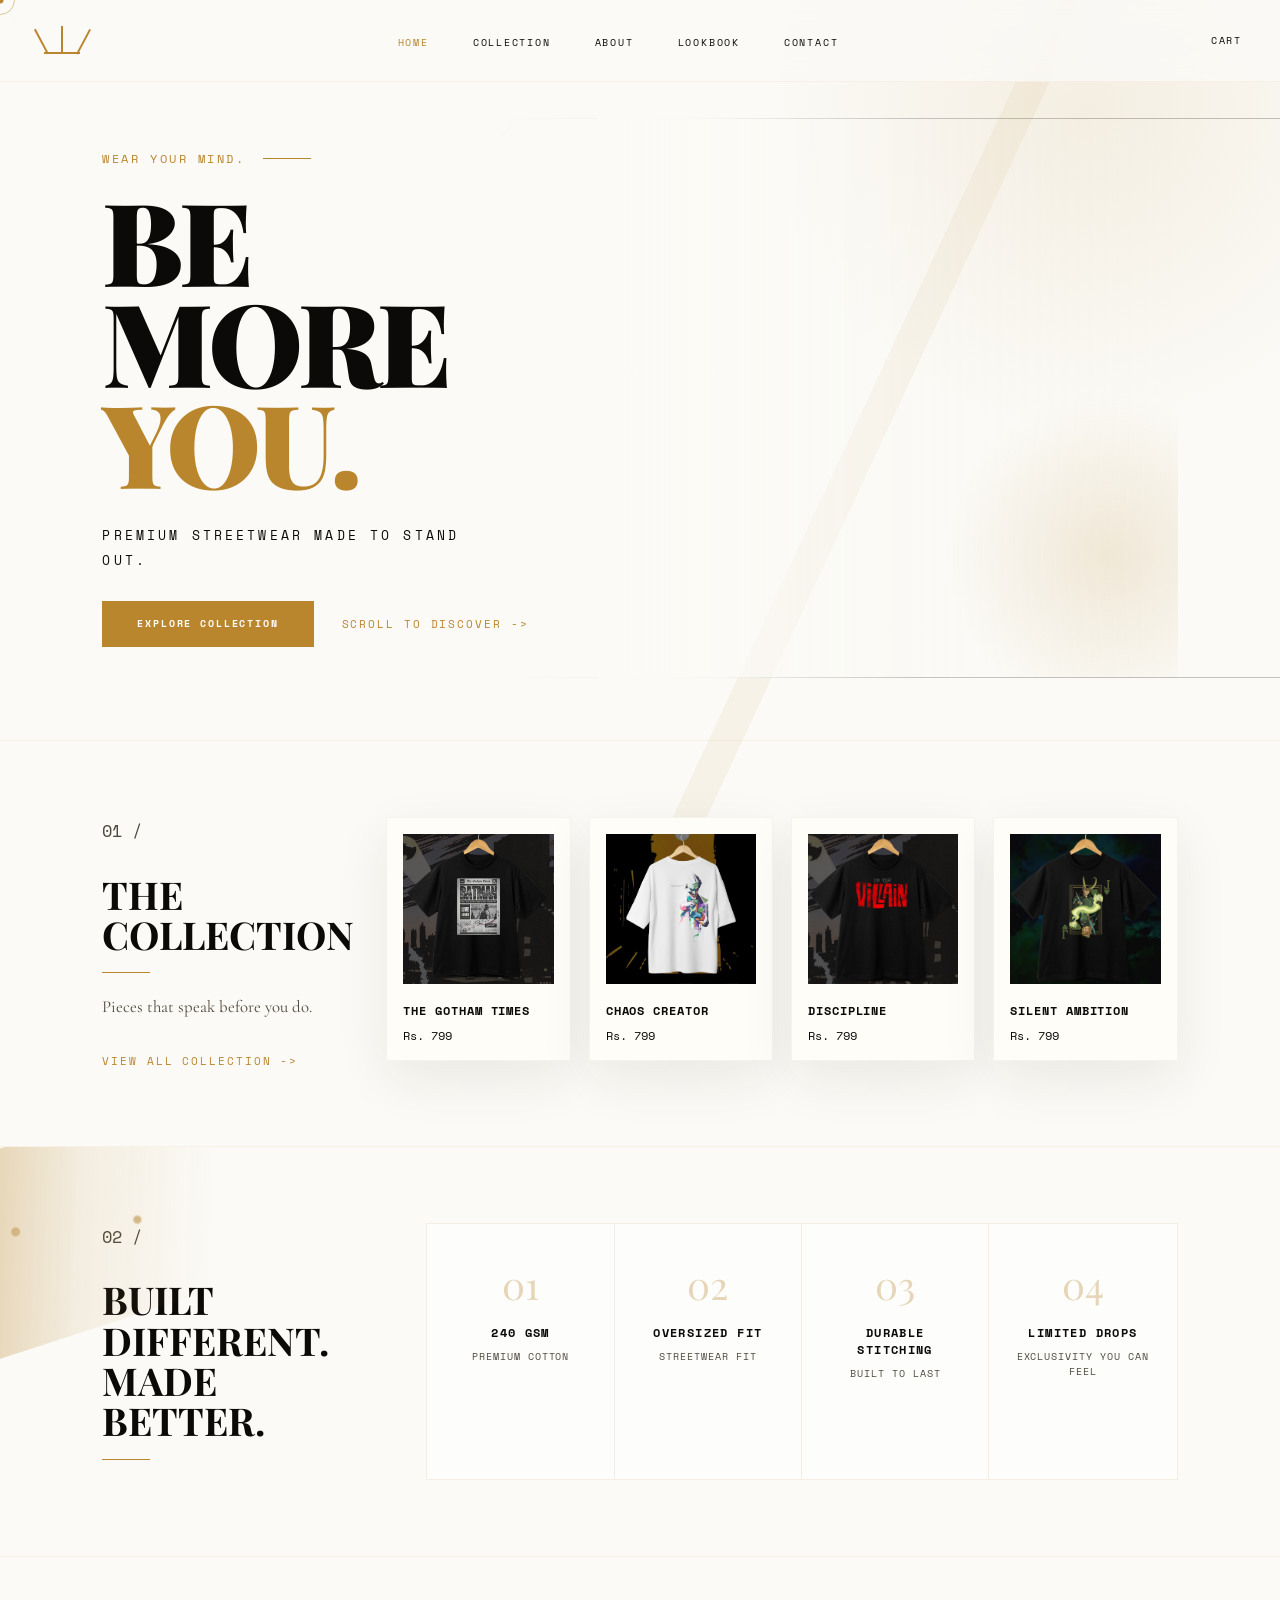
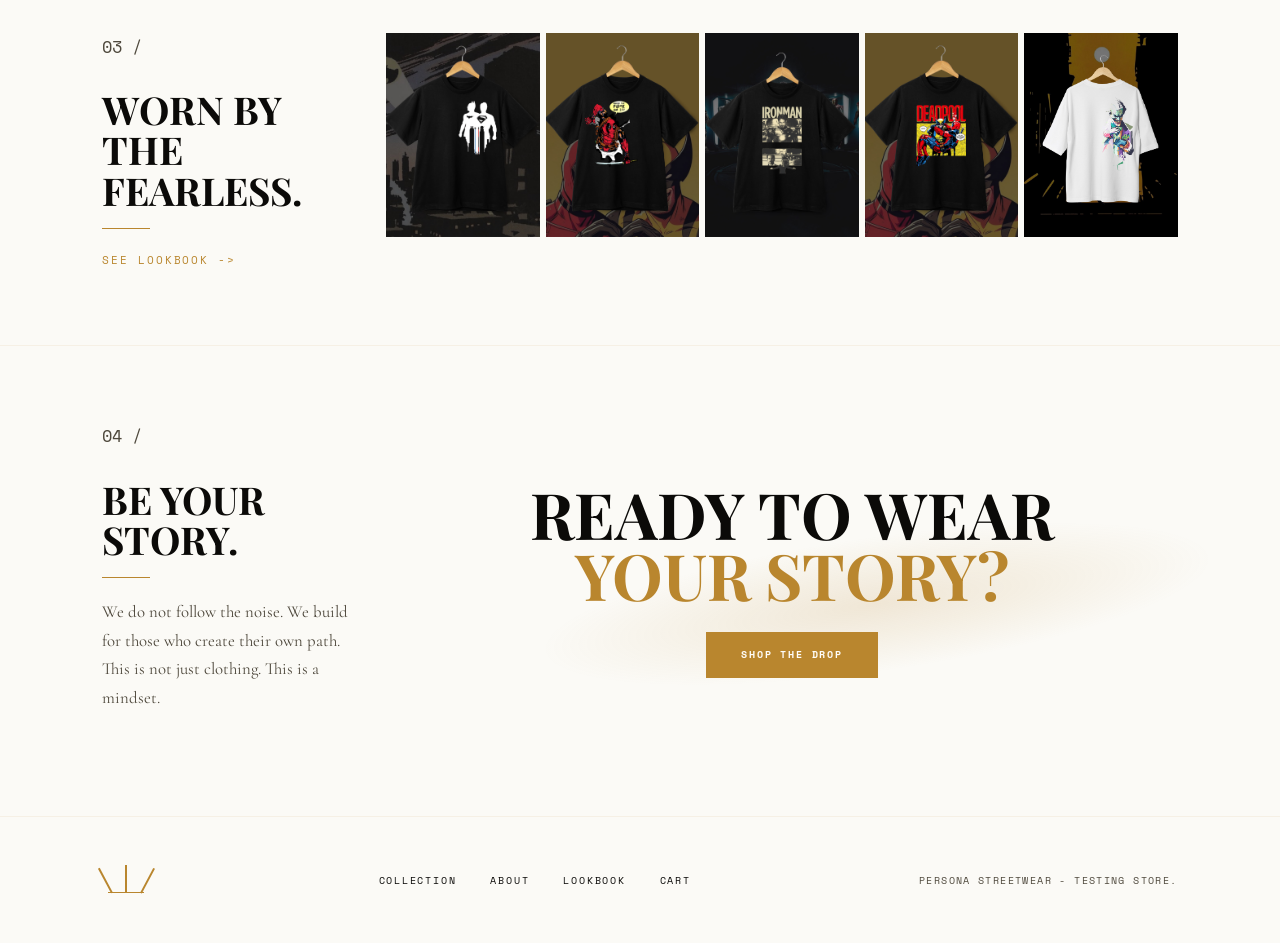
==== commit fbef6083: "Add files via upload" ====
--- a/index.html
+++ b/index.html
@@ -36,12 +36,7 @@
       </div>
     </div>
     <div class="hero-art" aria-hidden="true">
-      <div class="statue-face">
-        <div class="eye"></div>
-        <div class="nose"></div>
-        <div class="mouth"></div>
-      </div>
-      <div class="gold-splash"></div>
+      <img class="hero-statue-img" src="./images/hero-statue.jpeg" alt="" />
     </div>
   </header>
 
--- a/shop.css
+++ b/shop.css
@@ -255,67 +255,34 @@
 .hero-art {
   min-height: 560px;
   position: relative;
-}
-
-.statue-face {
+  align-self: stretch;
+}
+
+.hero-statue-img {
   position: absolute;
-  right: -4vw;
-  top: 34px;
-  width: min(52vw, 620px);
-  height: 520px;
-  border-radius: 48% 52% 42% 58%;
-  background:
-    radial-gradient(circle at 54% 24%, rgba(0,0,0,.12) 0 1.5%, transparent 1.8%),
-    radial-gradient(circle at 58% 55%, rgba(0,0,0,.08), transparent 16%),
-    linear-gradient(115deg, #fffdf8 0%, #ece6d8 100%);
-  box-shadow: inset 30px 20px 80px rgba(185,134,46,.1), -40px 20px 90px rgba(185,134,46,.08);
-  opacity: .92;
-}
-
-.eye {
-  position: absolute;
-  right: 190px;
-  top: 128px;
-  width: 150px;
-  height: 62px;
-  border-top: 8px solid rgba(0,0,0,.12);
-  border-radius: 80% 80% 0 0;
-}
-
-.eye::after {
+  inset: 0 -8vw 0 -8vw;
+  width: calc(100% + 16vw);
+  height: 100%;
+  object-fit: cover;
+  object-position: center right;
+  opacity: .94;
+  mix-blend-mode: multiply;
+  filter: saturate(.96) contrast(1.02);
+  mask-image: linear-gradient(to right, transparent 0%, rgba(0,0,0,.12) 13%, #000 38%);
+  -webkit-mask-image: linear-gradient(to right, transparent 0%, rgba(0,0,0,.12) 13%, #000 38%);
+}
+
+.hero-art::after {
   content: '';
   position: absolute;
-  left: 48px;
-  top: 18px;
-  width: 42px;
-  height: 20px;
-  border: 5px solid rgba(0,0,0,.13);
-  border-radius: 50%;
-}
-
-.nose {
-  position: absolute;
-  right: 116px;
-  top: 164px;
-  width: 118px;
-  height: 170px;
-  border-right: 8px solid rgba(0,0,0,.11);
-  border-bottom: 7px solid rgba(0,0,0,.08);
-  border-radius: 0 0 60% 30%;
-  transform: rotate(-9deg);
-}
-
-.mouth {
-  position: absolute;
-  right: 150px;
-  bottom: 132px;
-  width: 150px;
-  height: 38px;
-  border-bottom: 7px solid rgba(0,0,0,.11);
-  border-radius: 0 0 60% 60%;
-}
-
-.gold-splash, .paint-splash {
+  inset: 0;
+  background:
+    linear-gradient(to right, var(--paper) 0%, rgba(251,250,246,.86) 20%, rgba(251,250,246,.08) 55%, transparent 100%),
+    radial-gradient(circle at 88% 78%, rgba(185,134,46,.16), transparent 24%);
+  pointer-events: none;
+}
+
+.paint-splash {
   position: absolute;
   width: 520px;
   height: 200px;
@@ -329,11 +296,6 @@
   opacity: .85;
 }
 
-.gold-splash {
-  right: -110px;
-  bottom: 38px;
-}
-
 .paint-splash {
   left: -190px;
   top: -16px;
@@ -1138,7 +1100,10 @@
     grid-template-columns: 1fr;
   }
   .hero-art { min-height: 420px; }
-  .statue-face { width: 560px; max-width: 100%; right: 0; }
+  .hero-statue-img {
+    inset: 0 -16vw 0 -12vw;
+    width: calc(100% + 28vw);
+  }
   .preview-grid, .shop-grid { grid-template-columns: repeat(2, minmax(0, 1fr)); }
   .feature-row { grid-template-columns: repeat(2, 1fr); }
   .lookbook-strip { grid-template-columns: repeat(3, 1fr); }
@@ -1163,7 +1128,12 @@
   }
   .home-hero { min-height: auto; padding-top: 120px; }
   .hero-art { min-height: 320px; }
-  .statue-face { height: 320px; }
+  .hero-statue-img {
+    inset: 0 -60vw 0 -20vw;
+    width: calc(100% + 80vw);
+    object-position: center right;
+    opacity: .72;
+  }
   .preview-grid, .shop-grid, .feature-row, .lookbook-strip {
     grid-template-columns: 1fr;
   }
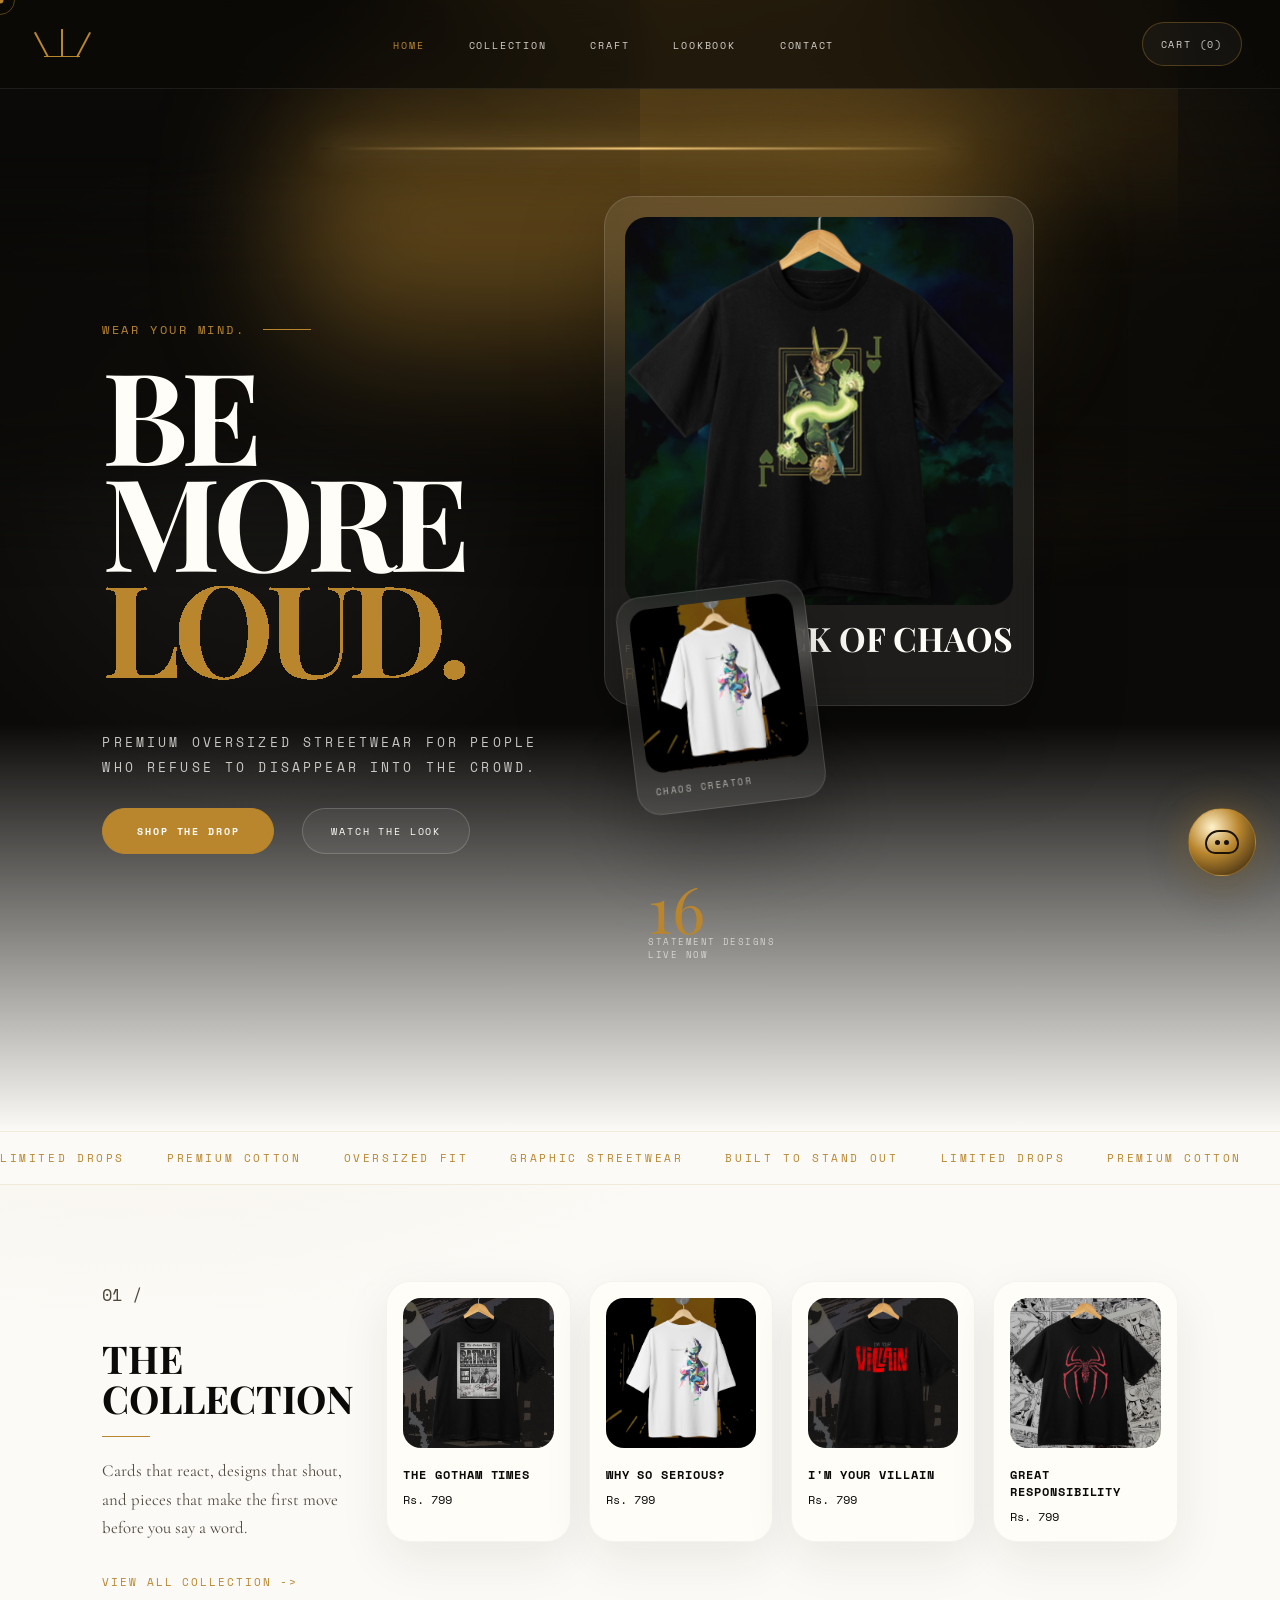
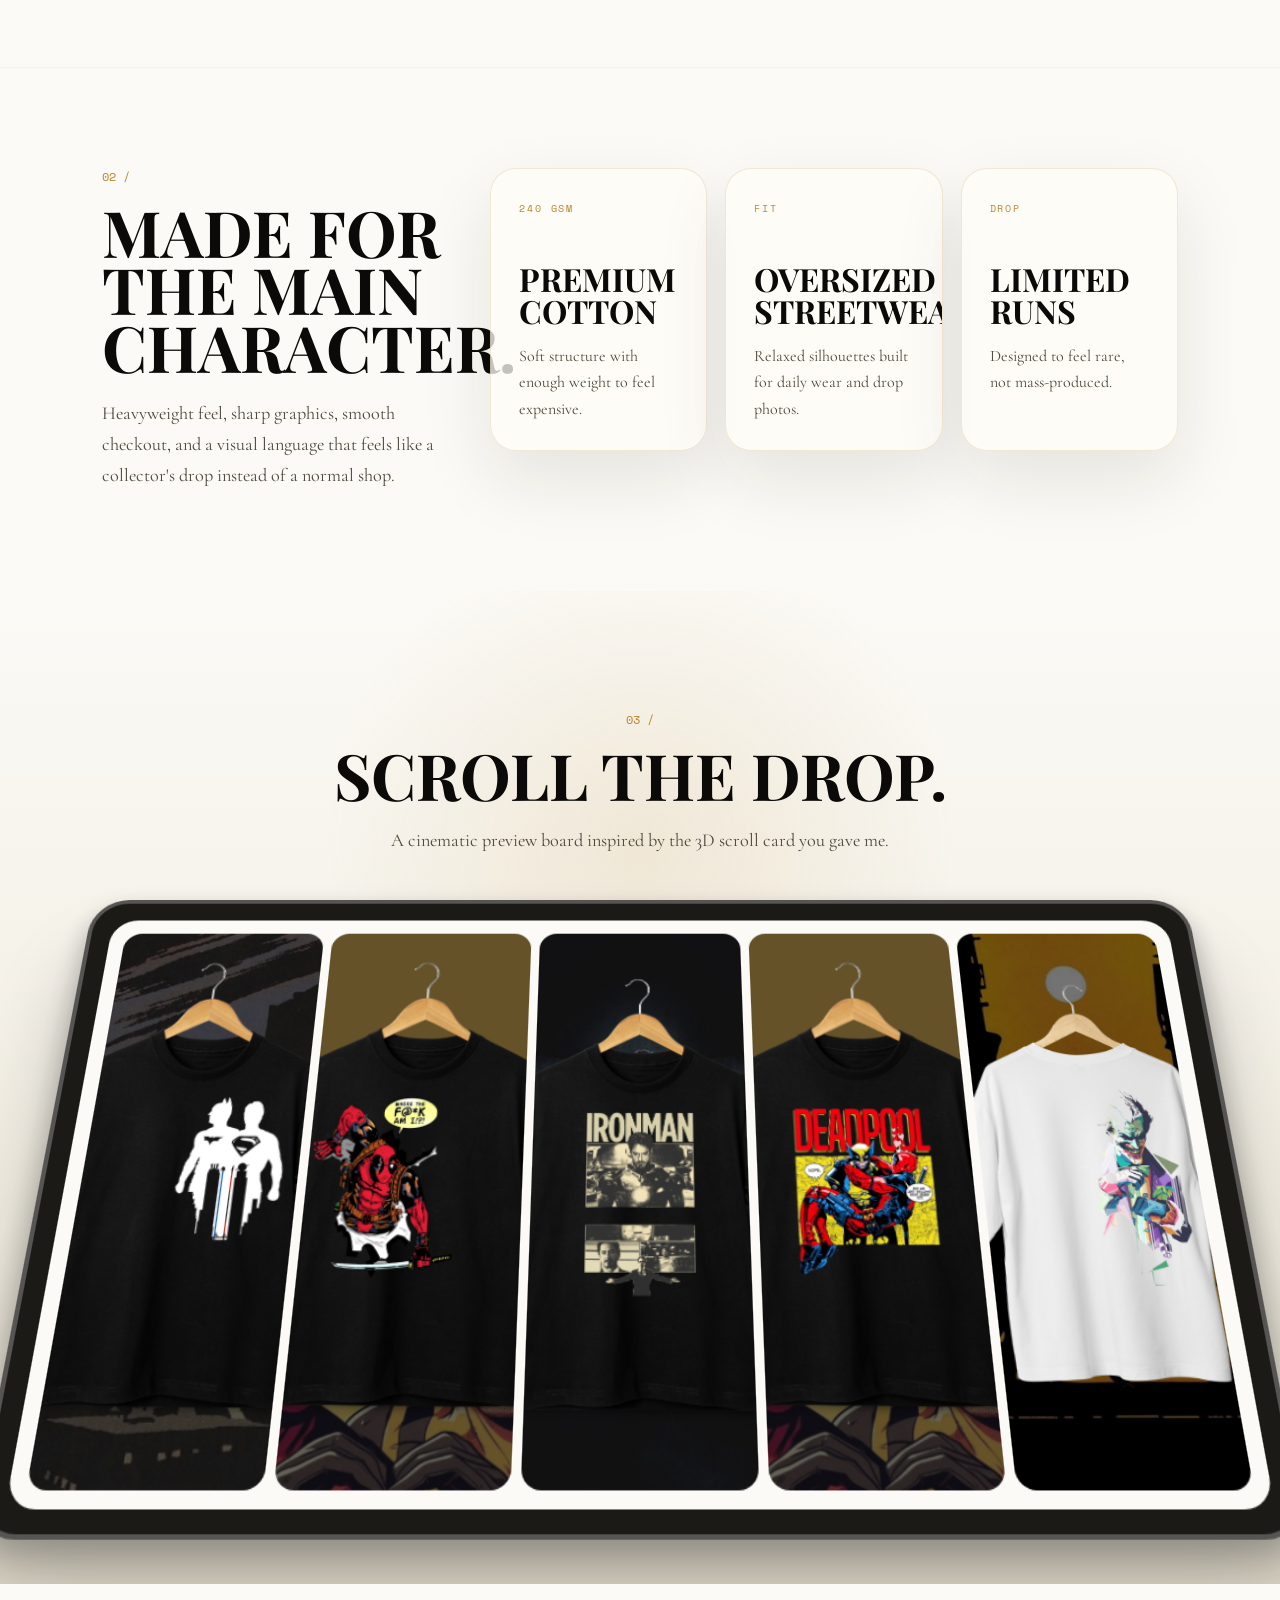
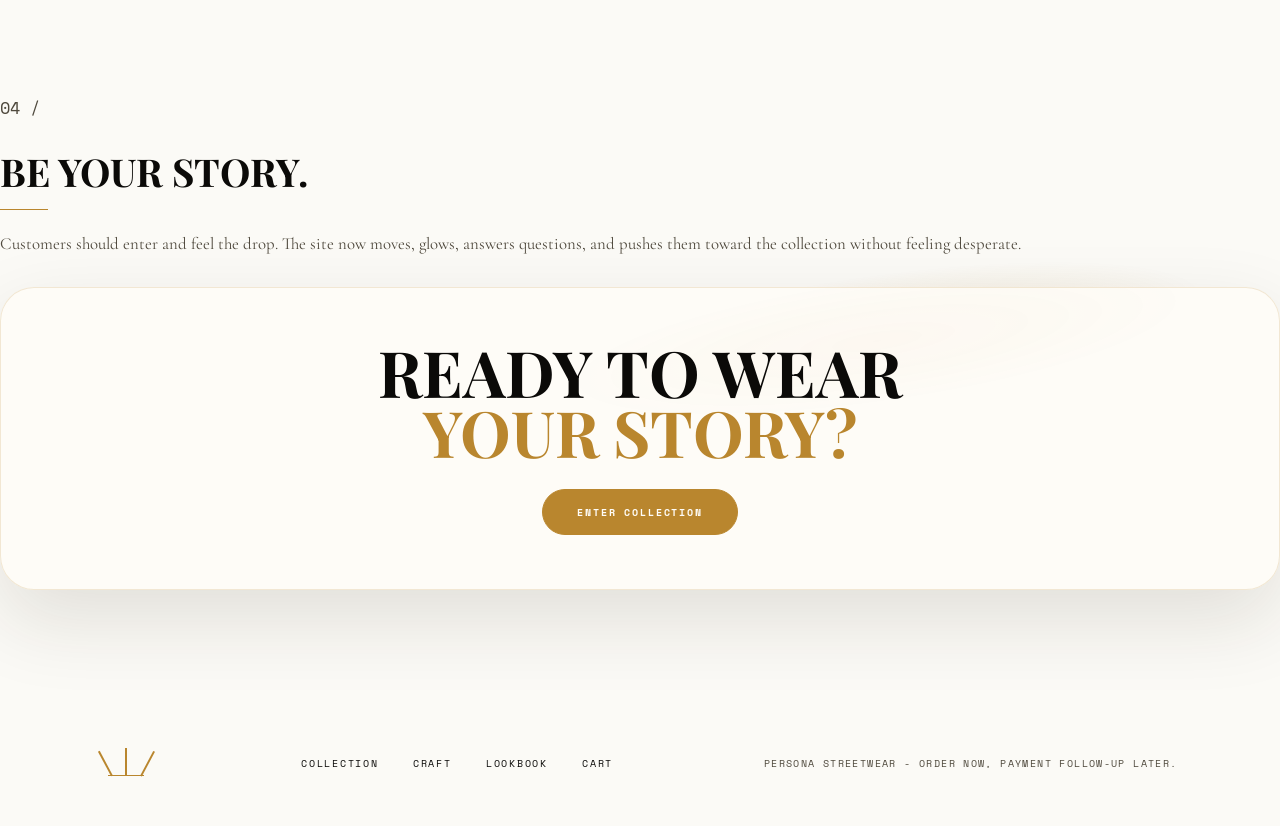
==== commit 084f9ef9: "Add files via upload" ====
--- a/index.html
+++ b/index.html
@@ -4,162 +4,200 @@
   <meta charset="UTF-8" />
   <meta name="viewport" content="width=device-width, initial-scale=1.0" />
   <title>PERSONA - Wear Your Mind</title>
-  <link href="https://fonts.googleapis.com/css2?family=Playfair+Display:wght@400;700;900&family=Cormorant+Garamond:wght@300;400;600&family=Space+Mono:wght@400;700&display=swap" rel="stylesheet" />
+  <link href="https://fonts.googleapis.com/css2?family=Playfair+Display:wght@400;700;900&family=Cormorant+Garamond:wght@400;600;700&family=Space+Mono:wght@400;700&display=swap" rel="stylesheet" />
   <link rel="stylesheet" href="shop.css" />
+  <link rel="stylesheet" href="persona-upgrade.css" />
+  <link rel="stylesheet" href="persona-bot.css" />
 </head>
-<body>
+<body class="luxury-upgrade">
+  <a class="skip-link" href="#main">Skip to content</a>
   <div id="cursor-dot"></div>
   <div id="cursor-ring"></div>
 
-  <nav class="lux-nav">
-    <a class="crown-logo" href="index.html" aria-label="Persona home">
-      <span></span><span></span><span></span>
-    </a>
+  <nav class="lux-nav premium-nav" aria-label="Main navigation">
+    <a class="crown-logo" href="index.html" aria-label="Persona home"><span></span><span></span><span></span></a>
     <ul class="nav-links">
       <li><a href="index.html" style="color:var(--gold)">Home</a></li>
       <li><a href="shop.html">Collection</a></li>
-      <li><a href="#about">About</a></li>
+      <li><a href="#craft">Craft</a></li>
       <li><a href="#lookbook">Lookbook</a></li>
       <li><a href="#contact">Contact</a></li>
     </ul>
-    <a class="cart-nav" href="cart.html">Cart</a>
+    <a class="cart-nav nav-pill" href="cart.html">Cart (<span id="cartCount">0</span>)</a>
   </nav>
 
-  <header class="home-hero">
-    <div class="hero-copy">
-      <p class="eyebrow">Wear your mind.</p>
-      <h1>Be More <em>You.</em></h1>
-      <p class="hero-subtitle">Premium streetwear made to stand out.</p>
-      <div class="hero-actions">
-        <a class="gold-btn" href="shop.html">Explore Collection</a>
-        <a class="arrow-link" href="#collection">Scroll to discover</a>
-      </div>
-    </div>
-    <div class="hero-art" aria-hidden="true">
-      <img class="hero-statue-img" src="./images/hero-statue.jpeg" alt="" />
-    </div>
-  </header>
-
-  <section class="home-section collection-preview" id="collection">
-    <div class="section-intro">
-      <p class="section-number">01 /</p>
-      <h2>The Collection</h2>
-      <p>Pieces that speak before you do.</p>
-      <a class="arrow-link" href="shop.html">View all collection</a>
-    </div>
-    <div class="preview-grid">
-      <a class="mini-product" href="shop.html">
-        <img src="./images/img_01.png" alt="The Gotham Times" />
-        <h3>The Gotham Times</h3>
-        <p>Rs. 799</p>
-      </a>
-      <a class="mini-product" href="shop.html">
-        <img src="./images/img_04.png" alt="Why So Serious? Geo" />
-        <h3>Chaos Creator</h3>
-        <p>Rs. 799</p>
-      </a>
-      <a class="mini-product" href="shop.html">
-        <img src="./images/img_08.png" alt="I'm Your Villain" />
-        <h3>Discipline</h3>
-        <p>Rs. 799</p>
-      </a>
-      <a class="mini-product" href="shop.html">
-        <img src="./images/img_09.png" alt="Jack of Chaos" />
-        <h3>Silent Ambition</h3>
-        <p>Rs. 799</p>
-      </a>
-    </div>
-  </section>
-
-  <section class="home-section build-section" id="about">
-    <div class="paint-splash"></div>
-    <div class="section-intro">
-      <p class="section-number">02 /</p>
-      <h2>Built Different.<br />Made Better.</h2>
-    </div>
-    <div class="feature-row">
-      <div class="feature">
-        <span>01</span>
-        <h3>240 GSM</h3>
-        <p>Premium cotton</p>
-      </div>
-      <div class="feature">
-        <span>02</span>
-        <h3>Oversized Fit</h3>
-        <p>Streetwear fit</p>
-      </div>
-      <div class="feature">
-        <span>03</span>
-        <h3>Durable Stitching</h3>
-        <p>Built to last</p>
-      </div>
-      <div class="feature">
-        <span>04</span>
-        <h3>Limited Drops</h3>
-        <p>Exclusivity you can feel</p>
-      </div>
-    </div>
-  </section>
-
-  <section class="home-section lookbook-section" id="lookbook">
-    <div class="section-intro">
-      <p class="section-number">03 /</p>
-      <h2>Worn By<br />The Fearless.</h2>
-      <a class="arrow-link" href="shop.html">See lookbook</a>
-    </div>
-    <div class="lookbook-strip">
-      <img src="./images/img_05.png" alt="World's Finest" />
-      <img src="./images/img_10.png" alt="Deadpool design" />
-      <img src="./images/img_11.png" alt="Ironman design" />
-      <img src="./images/img_14.png" alt="Best Buds design" />
-      <img src="./images/img_16.png" alt="Joker oversized design" />
-    </div>
-  </section>
-
-  <section class="home-section story-section">
-    <div class="section-intro">
-      <p class="section-number">04 /</p>
-      <h2>Be Your Story.</h2>
-      <p>We do not follow the noise. We build for those who create their own path. This is not just clothing. This is a mindset.</p>
-    </div>
-    <div class="story-cta">
-      <h2>Ready To Wear<br /><em>Your Story?</em></h2>
-      <a class="gold-btn" href="shop.html">Shop the Drop</a>
-    </div>
-  </section>
+  <main id="main">
+    <header class="lamp-hero">
+      <div class="lamp-stage" aria-hidden="true">
+        <div class="lamp-beam lamp-left"></div>
+        <div class="lamp-beam lamp-right"></div>
+        <div class="lamp-haze"></div>
+        <div class="lamp-glow"></div>
+        <div class="lamp-line"></div>
+      </div>
+
+      <section class="hero-grid premium-hero">
+        <div class="hero-copy">
+          <p class="eyebrow hero-kicker">Wear your mind.</p>
+          <h1 class="hero-title">
+            Be More
+            <span class="gooey-word" data-gooey-texts='["YOU.", "BOLD.", "RARE.", "LOUD."]'>
+              <svg class="gooey-filter" aria-hidden="true" focusable="false">
+                <defs>
+                  <filter id="gooey-threshold">
+                    <feColorMatrix in="SourceGraphic" type="matrix" values="1 0 0 0 0 0 1 0 0 0 0 0 1 0 0 0 0 0 255 -140"></feColorMatrix>
+                  </filter>
+                </defs>
+              </svg>
+              <span class="gooey-stack" aria-label="You. Bold. Rare. Loud.">
+                <span class="gooey-text-one">YOU.</span>
+                <span class="gooey-text-two">BOLD.</span>
+              </span>
+            </span>
+          </h1>
+          <p class="hero-subtitle luxe-subtitle">Premium oversized streetwear for people who refuse to disappear into the crowd.</p>
+          <div class="hero-actions">
+            <a class="gold-btn glow-button" href="shop.html">Shop the Drop</a>
+            <a class="ghost-btn" href="#lookbook">Watch the Look</a>
+          </div>
+        </div>
+
+        <div class="hero-showcase" aria-label="Featured Persona designs">
+          <div class="floating-card hero-product hero-product-main glow-card">
+            <img src="./images/img_09.png" alt="Jack of Chaos t-shirt design" />
+            <div>
+              <p>Featured Drop</p>
+              <h2>Jack of Chaos</h2>
+              <span>Rs. 799</span>
+            </div>
+          </div>
+          <div class="floating-card hero-product hero-product-side glow-card">
+            <img src="./images/img_04.png" alt="Why So Serious geometric design" />
+            <p>Chaos creator</p>
+          </div>
+          <div class="hero-stat-panel glow-card">
+            <span>16</span>
+            <p>statement designs live now</p>
+          </div>
+        </div>
+      </section>
+    </header>
+
+    <section class="ticker-band" aria-label="Persona qualities">
+      <div class="ticker-track">
+        <span>Limited Drops</span>
+        <span>Premium Cotton</span>
+        <span>Oversized Fit</span>
+        <span>Graphic Streetwear</span>
+        <span>Built To Stand Out</span>
+        <span>Limited Drops</span>
+        <span>Premium Cotton</span>
+        <span>Oversized Fit</span>
+        <span>Graphic Streetwear</span>
+        <span>Built To Stand Out</span>
+      </div>
+    </section>
+
+    <section class="home-section collection-preview premium-collection" id="collection">
+      <div class="section-intro">
+        <p class="section-number">01 /</p>
+        <h2>The Collection</h2>
+        <p>Cards that react, designs that shout, and pieces that make the first move before you say a word.</p>
+        <a class="arrow-link" href="shop.html">View all collection</a>
+      </div>
+      <div class="preview-grid">
+        <a class="mini-product glow-card" href="shop.html">
+          <img src="./images/img_01.png" alt="The Gotham Times t-shirt" />
+          <h3>The Gotham Times</h3>
+          <p>Rs. 799</p>
+        </a>
+        <a class="mini-product glow-card" href="shop.html">
+          <img src="./images/img_04.png" alt="Why So Serious Geo t-shirt" />
+          <h3>Why So Serious?</h3>
+          <p>Rs. 799</p>
+        </a>
+        <a class="mini-product glow-card" href="shop.html">
+          <img src="./images/img_08.png" alt="I'm Your Villain t-shirt" />
+          <h3>I'm Your Villain</h3>
+          <p>Rs. 799</p>
+        </a>
+        <a class="mini-product glow-card" href="shop.html">
+          <img src="./images/img_12.png" alt="Great Responsibility t-shirt" />
+          <h3>Great Responsibility</h3>
+          <p>Rs. 799</p>
+        </a>
+      </div>
+    </section>
+
+    <section class="craft-band" id="craft">
+      <div class="craft-copy">
+        <p class="section-number">02 /</p>
+        <h2>Made For The Main Character.</h2>
+        <p>Heavyweight feel, sharp graphics, smooth checkout, and a visual language that feels like a collector's drop instead of a normal shop.</p>
+      </div>
+      <div class="craft-grid">
+        <article class="craft-card glow-card">
+          <span>240 GSM</span>
+          <h3>Premium Cotton</h3>
+          <p>Soft structure with enough weight to feel expensive.</p>
+        </article>
+        <article class="craft-card glow-card">
+          <span>Fit</span>
+          <h3>Oversized Streetwear</h3>
+          <p>Relaxed silhouettes built for daily wear and drop photos.</p>
+        </article>
+        <article class="craft-card glow-card">
+          <span>Drop</span>
+          <h3>Limited Runs</h3>
+          <p>Designed to feel rare, not mass-produced.</p>
+        </article>
+      </div>
+    </section>
+
+    <section class="scroll-showcase" id="lookbook">
+      <div class="scroll-showcase-inner">
+        <div class="scroll-showcase-title">
+          <p class="section-number">03 /</p>
+          <h2>Scroll The Drop.</h2>
+          <p>A cinematic preview board inspired by the 3D scroll card you gave me.</p>
+        </div>
+        <div class="scroll-card" id="scrollCard">
+          <div class="scroll-card-screen">
+            <img src="./images/img_05.png" alt="World's Finest t-shirt" />
+            <img src="./images/img_10.png" alt="Deadpool t-shirt" />
+            <img src="./images/img_11.png" alt="Ironman t-shirt" />
+            <img src="./images/img_14.png" alt="Best Buds t-shirt" />
+            <img src="./images/img_16.png" alt="Why So Serious oversized t-shirt" />
+          </div>
+        </div>
+      </div>
+    </section>
+
+    <section class="story-section premium-story">
+      <div class="section-intro">
+        <p class="section-number">04 /</p>
+        <h2>Be Your Story.</h2>
+        <p>Customers should enter and feel the drop. The site now moves, glows, answers questions, and pushes them toward the collection without feeling desperate.</p>
+      </div>
+      <div class="story-cta glow-card">
+        <h2>Ready To Wear<br /><em>Your Story?</em></h2>
+        <a class="gold-btn glow-button" href="shop.html">Enter Collection</a>
+      </div>
+    </section>
+  </main>
 
   <footer class="lux-footer" id="contact">
     <a class="crown-logo" href="index.html" aria-label="Persona home"><span></span><span></span><span></span></a>
     <div class="footer-nav">
       <a href="shop.html">Collection</a>
-      <a href="#about">About</a>
+      <a href="#craft">Craft</a>
       <a href="#lookbook">Lookbook</a>
       <a href="cart.html">Cart</a>
     </div>
-    <p>Persona streetwear - testing store.</p>
+    <p>Persona streetwear - order now, payment follow-up later.</p>
   </footer>
 
-  <script>
-    const dot = document.getElementById('cursor-dot');
-    const ring = document.getElementById('cursor-ring');
-    let mx = 0, my = 0, rx = 0, ry = 0;
-    document.addEventListener('mousemove', event => {
-      mx = event.clientX;
-      my = event.clientY;
-      dot.style.left = `${mx}px`;
-      dot.style.top = `${my}px`;
-    });
-    (function animateRing() {
-      rx += (mx - rx) * .1;
-      ry += (my - ry) * .1;
-      ring.style.left = `${rx}px`;
-      ring.style.top = `${ry}px`;
-      requestAnimationFrame(animateRing);
-    })();
-    document.querySelectorAll('a, button').forEach(el => {
-      el.addEventListener('mouseenter', () => document.body.classList.add('hovering'));
-      el.addEventListener('mouseleave', () => document.body.classList.remove('hovering'));
-    });
-  </script>
+  <script src="home.js"></script>
+  <script src="persona-bot.js"></script>
 </body>
 </html>
--- a/shop.css
+++ b/shop.css
@@ -852,7 +852,7 @@
 
 .compact-header { padding-bottom: 48px; }
 
-.cart-shell, .checkout-shell {
+.cart-shell, .checkout-shell, .payment-shell {
   max-width: 1440px;
   margin: 0 auto;
   padding: 0 8vw 100px;
@@ -863,8 +863,9 @@
 
 .cart-shell { grid-template-columns: minmax(0, 1fr) 360px; }
 .checkout-shell { grid-template-columns: minmax(0, 1fr) 420px; }
-
-.cart-list, .checkout-form, .checkout-summary, .cart-summary {
+.payment-shell { grid-template-columns: minmax(0, 1fr) 420px; }
+
+.cart-list, .checkout-form, .checkout-summary, .cart-summary, .payment-panel {
   border: 1px solid rgba(185,134,46,.16);
   background: var(--white);
   box-shadow: 0 22px 60px rgba(43,34,18,.08);
@@ -1025,6 +1026,37 @@
 
 .checkout-form {
   padding: 34px;
+}
+
+.payment-panel {
+  padding: 40px;
+}
+
+.payment-panel h2 {
+  font-family: 'Playfair Display', serif;
+  text-transform: uppercase;
+  font-size: clamp(2rem, 4vw, 4rem);
+  line-height: .95;
+  margin-bottom: 20px;
+}
+
+.payment-warning {
+  max-width: 620px;
+  color: var(--ink-soft);
+  font-size: 1.15rem;
+  line-height: 1.8;
+  margin-bottom: 28px;
+}
+
+.payment-actions {
+  display: flex;
+  align-items: center;
+  gap: 14px;
+  flex-wrap: wrap;
+}
+
+.payment-actions .summary-btn {
+  width: auto;
 }
 
 .form-grid {
@@ -1107,7 +1139,7 @@
   .preview-grid, .shop-grid { grid-template-columns: repeat(2, minmax(0, 1fr)); }
   .feature-row { grid-template-columns: repeat(2, 1fr); }
   .lookbook-strip { grid-template-columns: repeat(3, 1fr); }
-  .cart-shell, .checkout-shell {
+  .cart-shell, .checkout-shell, .payment-shell {
     grid-template-columns: 1fr;
   }
   .cart-summary, .checkout-summary { position: static; }
@@ -1122,7 +1154,7 @@
   }
   .nav-links { display: none; }
   .cart-nav { min-width: auto; }
-  .home-hero, .home-section, .page-header, .filter-bar, .shop-grid, .cart-shell, .checkout-shell, .lux-footer, .shop-footer {
+  .home-hero, .home-section, .page-header, .filter-bar, .shop-grid, .cart-shell, .checkout-shell, .payment-shell, .lux-footer, .shop-footer {
     padding-left: 24px;
     padding-right: 24px;
   }
--- a/persona-upgrade.css
+++ b/persona-upgrade.css
@@ -0,0 +1,682 @@
+.skip-link {
+  position: fixed;
+  top: 12px;
+  left: 12px;
+  z-index: 99999;
+  transform: translateY(-160%);
+  background: var(--ink);
+  color: var(--white);
+  padding: 10px 14px;
+  font-family: 'Space Mono', monospace;
+  font-size: .72rem;
+  text-decoration: none;
+}
+
+.skip-link:focus {
+  transform: translateY(0);
+}
+
+.luxury-upgrade {
+  background:
+    radial-gradient(circle at 12% 8%, rgba(185,134,46,.2), transparent 26%),
+    linear-gradient(180deg, #0b0a08 0 720px, var(--paper) 720px);
+}
+
+.premium-nav {
+  background: rgba(12,10,7,.66);
+  border-bottom: 1px solid rgba(255,255,255,.08);
+  color: var(--white);
+}
+
+.premium-nav .nav-links a,
+.premium-nav .cart-nav {
+  color: rgba(255,253,248,.82);
+}
+
+.premium-nav .nav-links a:hover,
+.premium-nav .cart-nav:hover {
+  color: var(--gold);
+}
+
+.nav-pill {
+  min-height: 44px;
+  display: inline-flex;
+  align-items: center;
+  justify-content: center;
+  padding: 0 18px;
+  border: 1px solid rgba(185,134,46,.35);
+  border-radius: 999px;
+  background: rgba(255,255,255,.04);
+}
+
+.lamp-hero {
+  position: relative;
+  min-height: 850px;
+  overflow: hidden;
+  color: var(--white);
+  background: #0b0a08;
+  isolation: isolate;
+}
+
+.lamp-hero::before {
+  content: '';
+  position: absolute;
+  inset: 0;
+  background:
+    radial-gradient(circle at 78% 22%, rgba(185,134,46,.17), transparent 26%),
+    radial-gradient(circle at 20% 42%, rgba(255,255,255,.06), transparent 28%),
+    linear-gradient(180deg, rgba(11,10,8,0) 64%, var(--paper) 100%);
+  pointer-events: none;
+}
+
+.lamp-stage {
+  position: absolute;
+  inset: 0;
+  display: flex;
+  align-items: center;
+  justify-content: center;
+  transform: translateY(-90px) scaleY(1.2);
+  pointer-events: none;
+}
+
+.lamp-beam {
+  position: absolute;
+  top: 100px;
+  height: 360px;
+  width: min(42vw, 560px);
+  opacity: .74;
+  animation: beamOpen 1.4s ease-out both;
+}
+
+.lamp-left {
+  right: 50%;
+  background: conic-gradient(from 70deg at center top, rgba(185,134,46,.9), rgba(185,134,46,.18), transparent 42%);
+  mask-image: linear-gradient(to bottom, #000, transparent 82%);
+}
+
+.lamp-right {
+  left: 50%;
+  background: conic-gradient(from 290deg at center top, transparent, rgba(185,134,46,.18), rgba(185,134,46,.92));
+  mask-image: linear-gradient(to bottom, #000, transparent 82%);
+}
+
+.lamp-haze {
+  position: absolute;
+  top: 340px;
+  height: 240px;
+  width: 120vw;
+  background: #0b0a08;
+  filter: blur(36px);
+  opacity: .82;
+}
+
+.lamp-glow {
+  position: absolute;
+  top: 270px;
+  width: min(58vw, 720px);
+  height: 170px;
+  border-radius: 999px;
+  background: rgba(185,134,46,.52);
+  filter: blur(64px);
+  animation: glowPulse 4s ease-in-out infinite;
+}
+
+.lamp-line {
+  position: absolute;
+  top: 292px;
+  width: min(50vw, 640px);
+  height: 2px;
+  background: linear-gradient(90deg, transparent, #f2c878, transparent);
+  box-shadow: 0 0 26px rgba(242,200,120,.8);
+  animation: lineOpen 1.4s ease-out both;
+}
+
+.hero-grid {
+  position: relative;
+  z-index: 2;
+  min-height: 850px;
+  display: grid;
+  grid-template-columns: minmax(0, .92fr) minmax(420px, 1.08fr);
+  gap: 54px;
+  align-items: center;
+  padding: 148px 8vw 104px;
+  max-width: 1500px;
+  margin: 0 auto;
+}
+
+.premium-hero .hero-copy {
+  animation: fadeRise .8s ease-out both;
+}
+
+.hero-title {
+  font-family: 'Playfair Display', serif;
+  text-transform: uppercase;
+  font-size: clamp(4.6rem, 10vw, 10rem);
+  line-height: .83;
+  letter-spacing: -.055em;
+  max-width: 760px;
+}
+
+.gooey-word {
+  position: relative;
+  display: block;
+  min-height: 1em;
+  color: var(--gold);
+  filter: url(#gooey-threshold);
+}
+
+.gooey-filter {
+  position: absolute;
+  width: 0;
+  height: 0;
+}
+
+.gooey-stack {
+  position: relative;
+  display: block;
+  min-height: 1em;
+}
+
+.gooey-text-one,
+.gooey-text-two {
+  position: absolute;
+  left: 0;
+  top: 0;
+  display: inline-block;
+  color: var(--gold);
+  will-change: filter, opacity;
+}
+
+.luxe-subtitle {
+  color: rgba(255,253,248,.76);
+  max-width: 480px;
+}
+
+.ghost-btn {
+  min-height: 46px;
+  display: inline-flex;
+  align-items: center;
+  justify-content: center;
+  padding: 13px 28px;
+  border: 1px solid rgba(255,255,255,.18);
+  border-radius: 999px;
+  color: var(--white);
+  background: rgba(255,255,255,.05);
+  text-decoration: none;
+  font-family: 'Space Mono', monospace;
+  font-size: .64rem;
+  letter-spacing: .18em;
+  text-transform: uppercase;
+  transition: transform .22s ease, background .22s ease, border-color .22s ease;
+}
+
+.ghost-btn:hover {
+  transform: translateY(-2px);
+  background: rgba(255,255,255,.1);
+  border-color: rgba(185,134,46,.62);
+}
+
+.glow-button {
+  position: relative;
+  overflow: hidden;
+  border-radius: 999px;
+  box-shadow: 0 0 0 rgba(185,134,46,0);
+}
+
+.glow-button::after {
+  content: '';
+  position: absolute;
+  inset: -80% -20%;
+  background: linear-gradient(110deg, transparent 35%, rgba(255,255,255,.5), transparent 65%);
+  transform: translateX(-110%) rotate(8deg);
+  transition: transform .72s ease;
+}
+
+.glow-button:hover::after {
+  transform: translateX(110%) rotate(8deg);
+}
+
+.hero-showcase {
+  position: relative;
+  min-height: 580px;
+}
+
+.floating-card {
+  border: 1px solid rgba(255,255,255,.12);
+  background: rgba(255,255,255,.08);
+  box-shadow: 0 34px 90px rgba(0,0,0,.28);
+  backdrop-filter: blur(18px);
+}
+
+.hero-product {
+  position: absolute;
+  overflow: hidden;
+}
+
+.hero-product-main {
+  right: 4%;
+  top: 48px;
+  width: min(78%, 440px);
+  padding: 20px;
+  border-radius: 30px;
+  animation: floatCard 5.2s ease-in-out infinite;
+}
+
+.hero-product-main img {
+  width: 100%;
+  aspect-ratio: 1;
+  object-fit: cover;
+  border-radius: 22px;
+  background: var(--paper-deep);
+}
+
+.hero-product-main div {
+  display: grid;
+  grid-template-columns: 1fr auto;
+  gap: 6px 18px;
+  align-items: end;
+  padding-top: 18px;
+}
+
+.hero-product-main p,
+.hero-product-side p,
+.hero-stat-panel p {
+  font-family: 'Space Mono', monospace;
+  text-transform: uppercase;
+  letter-spacing: .16em;
+  color: rgba(255,253,248,.62);
+  font-size: .58rem;
+}
+
+.hero-product-main h2 {
+  font-family: 'Playfair Display', serif;
+  text-transform: uppercase;
+  font-size: 2.1rem;
+  line-height: .95;
+}
+
+.hero-product-main span {
+  color: var(--gold);
+  font-family: 'Space Mono', monospace;
+}
+
+.hero-product-side {
+  left: 0;
+  bottom: 70px;
+  width: 190px;
+  padding: 12px;
+  border-radius: 24px;
+  transform: rotate(-7deg);
+}
+
+.hero-product-side img {
+  width: 100%;
+  border-radius: 18px;
+  aspect-ratio: 1;
+  object-fit: cover;
+}
+
+.hero-product-side p {
+  padding: 12px 6px 4px;
+}
+
+.hero-stat-panel {
+  position: absolute;
+  right: 0;
+  bottom: 18px;
+  width: 190px;
+  min-height: 150px;
+  padding: 22px;
+  border-radius: 26px;
+}
+
+.hero-stat-panel span {
+  display: block;
+  font-family: 'Playfair Display', serif;
+  font-size: 4rem;
+  line-height: .85;
+  color: var(--gold);
+}
+
+.glow-card {
+  --x: 0;
+  --y: 0;
+  position: relative;
+  overflow: hidden;
+}
+
+.glow-card::before {
+  content: '';
+  position: absolute;
+  inset: -1px;
+  pointer-events: none;
+  opacity: 0;
+  transition: opacity .25s ease;
+  background: radial-gradient(260px circle at calc(var(--x, 0) * 1px) calc(var(--y, 0) * 1px), rgba(241,201,119,.32), transparent 48%);
+  z-index: 1;
+}
+
+.glow-card:hover::before {
+  opacity: 1;
+}
+
+.glow-card > * {
+  position: relative;
+  z-index: 2;
+}
+
+.ticker-band {
+  overflow: hidden;
+  background: var(--paper);
+  border-top: 1px solid rgba(185,134,46,.14);
+  border-bottom: 1px solid rgba(185,134,46,.14);
+}
+
+.ticker-track {
+  display: flex;
+  width: max-content;
+  gap: 42px;
+  padding: 18px 0;
+  animation: marquee 34s linear infinite;
+}
+
+.ticker-track span {
+  font-family: 'Space Mono', monospace;
+  font-size: .68rem;
+  letter-spacing: .24em;
+  text-transform: uppercase;
+  color: var(--gold);
+  white-space: nowrap;
+}
+
+.premium-collection {
+  padding-top: 96px;
+}
+
+.premium-collection .mini-product {
+  border-radius: 24px;
+  transition: transform .28s ease, box-shadow .28s ease;
+}
+
+.premium-collection .mini-product:hover {
+  transform: translateY(-8px);
+  box-shadow: 0 34px 90px rgba(43,34,18,.16);
+}
+
+.premium-collection .mini-product img {
+  border-radius: 18px;
+}
+
+.craft-band {
+  max-width: 1440px;
+  margin: 0 auto;
+  padding: 100px 8vw;
+  display: grid;
+  grid-template-columns: 340px minmax(0, 1fr);
+  gap: 48px;
+  align-items: start;
+}
+
+.craft-copy h2,
+.scroll-showcase-title h2 {
+  font-family: 'Playfair Display', serif;
+  text-transform: uppercase;
+  font-size: clamp(2.4rem, 5vw, 5.4rem);
+  line-height: .9;
+}
+
+.craft-copy p:not(.section-number),
+.scroll-showcase-title p:not(.section-number) {
+  color: var(--ink-soft);
+  font-size: 1.14rem;
+  line-height: 1.7;
+  margin-top: 22px;
+}
+
+.craft-grid {
+  display: grid;
+  grid-template-columns: repeat(3, minmax(0, 1fr));
+  gap: 18px;
+}
+
+.craft-card {
+  min-height: 280px;
+  padding: 28px;
+  border-radius: 26px;
+  border: 1px solid rgba(185,134,46,.18);
+  background: rgba(255,253,248,.76);
+  box-shadow: 0 28px 70px rgba(43,34,18,.1);
+}
+
+.craft-card span {
+  color: var(--gold);
+  font-family: 'Space Mono', monospace;
+  font-size: .62rem;
+  letter-spacing: .18em;
+  text-transform: uppercase;
+}
+
+.craft-card h3 {
+  margin: 46px 0 16px;
+  font-family: 'Playfair Display', serif;
+  text-transform: uppercase;
+  font-size: 2rem;
+  line-height: 1;
+}
+
+.craft-card p {
+  color: var(--ink-soft);
+  line-height: 1.65;
+}
+
+.scroll-showcase {
+  min-height: 980px;
+  padding: 120px 8vw;
+  display: flex;
+  justify-content: center;
+  align-items: start;
+  background:
+    radial-gradient(circle at 50% 25%, rgba(185,134,46,.12), transparent 32%),
+    linear-gradient(180deg, var(--paper), #ece5d5);
+  overflow: hidden;
+}
+
+.scroll-showcase-inner {
+  width: min(100%, 1100px);
+  perspective: 1100px;
+}
+
+.scroll-showcase-title {
+  text-align: center;
+  max-width: 780px;
+  margin: 0 auto 44px;
+  transition: transform .12s linear;
+}
+
+.scroll-card {
+  margin: 0 auto;
+  width: min(100%, 1040px);
+  min-height: 560px;
+  padding: 18px;
+  border-radius: 34px;
+  border: 4px solid rgba(108,108,108,.72);
+  background: #1c1a17;
+  box-shadow: 0 12px 26px rgba(0,0,0,.28), 0 60px 80px rgba(0,0,0,.18);
+  transform: rotateX(20deg) scale(1.05);
+  transform-origin: center top;
+  transition: transform .12s linear;
+}
+
+.scroll-card-screen {
+  height: 100%;
+  min-height: 520px;
+  overflow: hidden;
+  border-radius: 24px;
+  background: var(--paper);
+  display: grid;
+  grid-template-columns: repeat(5, minmax(0, 1fr));
+  gap: 8px;
+  padding: 14px;
+}
+
+.scroll-card-screen img {
+  width: 100%;
+  height: 100%;
+  min-height: 490px;
+  object-fit: cover;
+  border-radius: 16px;
+}
+
+.premium-story {
+  grid-template-columns: minmax(260px, 380px) minmax(0, 1fr);
+  padding-top: 110px;
+  padding-bottom: 110px;
+}
+
+.premium-story .story-cta {
+  padding: 54px;
+  border-radius: 34px;
+  border: 1px solid rgba(185,134,46,.18);
+  background: rgba(255,253,248,.78);
+  box-shadow: 0 30px 80px rgba(43,34,18,.12);
+}
+
+.product-card,
+.cart-list,
+.cart-summary,
+.checkout-form,
+.checkout-summary {
+  border-radius: 24px;
+}
+
+.product-card {
+  border-color: rgba(185,134,46,.16);
+}
+
+.product-card-img,
+.cart-item img,
+.checkout-item img {
+  border-radius: 18px;
+}
+
+@keyframes fadeRise {
+  from { opacity: 0; transform: translateY(26px); }
+  to { opacity: 1; transform: translateY(0); }
+}
+
+@keyframes beamOpen {
+  from { opacity: 0; transform: scaleX(.45); }
+  to { opacity: .74; transform: scaleX(1); }
+}
+
+@keyframes lineOpen {
+  from { opacity: 0; transform: scaleX(.35); }
+  to { opacity: 1; transform: scaleX(1); }
+}
+
+@keyframes glowPulse {
+  0%, 100% { opacity: .44; transform: scaleX(.9); }
+  50% { opacity: .7; transform: scaleX(1.05); }
+}
+
+@keyframes floatCard {
+  0%, 100% { transform: translateY(0) rotate(1deg); }
+  50% { transform: translateY(-16px) rotate(-1deg); }
+}
+
+@keyframes marquee {
+  from { transform: translateX(0); }
+  to { transform: translateX(-50%); }
+}
+
+@media (prefers-reduced-motion: reduce) {
+  *,
+  *::before,
+  *::after {
+    animation-duration: .01ms !important;
+    animation-iteration-count: 1 !important;
+    scroll-behavior: auto !important;
+    transition-duration: .01ms !important;
+  }
+}
+
+@media (max-width: 1040px) {
+  .hero-grid,
+  .craft-band,
+  .premium-story {
+    grid-template-columns: 1fr;
+  }
+
+  .hero-showcase {
+    min-height: 520px;
+  }
+
+  .craft-grid {
+    grid-template-columns: 1fr;
+  }
+}
+
+@media (max-width: 720px) {
+  .luxury-upgrade {
+    background: #0b0a08;
+  }
+
+  .lamp-hero {
+    min-height: auto;
+  }
+
+  .hero-grid {
+    min-height: auto;
+    padding: 126px 24px 64px;
+    gap: 34px;
+  }
+
+  .hero-title {
+    font-size: clamp(4rem, 21vw, 6.2rem);
+  }
+
+  .hero-showcase {
+    min-height: 460px;
+  }
+
+  .hero-product-main {
+    width: 88%;
+    right: 0;
+  }
+
+  .hero-product-side {
+    width: 150px;
+  }
+
+  .hero-stat-panel {
+    width: 158px;
+  }
+
+  .craft-band,
+  .scroll-showcase {
+    padding-left: 24px;
+    padding-right: 24px;
+  }
+
+  .scroll-showcase {
+    min-height: 720px;
+    padding-top: 76px;
+    padding-bottom: 76px;
+  }
+
+  .scroll-card {
+    min-height: 420px;
+    padding: 10px;
+    border-width: 2px;
+    border-radius: 24px;
+  }
+
+  .scroll-card-screen {
+    min-height: 390px;
+    grid-template-columns: repeat(2, minmax(0, 1fr));
+  }
+
+  .scroll-card-screen img {
+    min-height: 180px;
+  }
+}
--- a/persona-bot.css
+++ b/persona-bot.css
@@ -0,0 +1,202 @@
+.persona-bot {
+  position: fixed;
+  right: 24px;
+  bottom: 24px;
+  z-index: 4000;
+  font-family: 'Space Mono', monospace;
+}
+
+.persona-bot-toggle {
+  width: 68px;
+  height: 68px;
+  border: 1px solid rgba(185,134,46,.52);
+  border-radius: 50%;
+  display: grid;
+  place-items: center;
+  background: radial-gradient(circle at 35% 28%, #fff2ca, var(--gold) 42%, #20150a 100%);
+  box-shadow: 0 18px 44px rgba(43,34,18,.24), 0 0 42px rgba(185,134,46,.34);
+  cursor: pointer;
+}
+
+.persona-bot-toggle span {
+  width: 34px;
+  height: 24px;
+  border: 2px solid #1b1309;
+  border-radius: 14px 14px 10px 10px;
+  position: relative;
+}
+
+.persona-bot-toggle span::before,
+.persona-bot-toggle span::after {
+  content: '';
+  position: absolute;
+  top: 8px;
+  width: 5px;
+  height: 5px;
+  background: #1b1309;
+  border-radius: 50%;
+}
+
+.persona-bot-toggle span::before { left: 8px; }
+.persona-bot-toggle span::after { right: 8px; }
+
+.persona-bot-toggle:hover {
+  transform: translateY(-2px);
+}
+
+.persona-bot-panel {
+  position: absolute;
+  right: 0;
+  bottom: 84px;
+  width: min(360px, calc(100vw - 32px));
+  max-height: min(620px, calc(100vh - 130px));
+  display: none;
+  grid-template-rows: auto 1fr auto;
+  overflow: hidden;
+  border: 1px solid rgba(185,134,46,.28);
+  border-radius: 26px;
+  background: rgba(255,253,248,.94);
+  box-shadow: 0 30px 90px rgba(43,34,18,.22);
+  backdrop-filter: blur(18px);
+}
+
+.persona-bot.open .persona-bot-panel {
+  display: grid;
+}
+
+.persona-bot-header {
+  padding: 18px;
+  display: flex;
+  align-items: center;
+  justify-content: space-between;
+  gap: 16px;
+  border-bottom: 1px solid rgba(185,134,46,.14);
+}
+
+.persona-bot-header h2 {
+  font-family: 'Playfair Display', serif;
+  font-size: 1.45rem;
+  line-height: 1;
+  text-transform: uppercase;
+}
+
+.persona-bot-header p {
+  margin-top: 5px;
+  color: var(--ink-soft);
+  font-size: .56rem;
+  letter-spacing: .14em;
+  text-transform: uppercase;
+}
+
+.persona-bot-close {
+  width: 42px;
+  height: 42px;
+  border: 1px solid rgba(185,134,46,.2);
+  border-radius: 50%;
+  background: transparent;
+  color: var(--gold);
+  cursor: pointer;
+}
+
+.persona-bot-messages {
+  padding: 18px;
+  display: flex;
+  flex-direction: column;
+  gap: 12px;
+  overflow-y: auto;
+}
+
+.persona-bot-message {
+  width: fit-content;
+  max-width: 88%;
+  padding: 12px 14px;
+  border-radius: 18px;
+  line-height: 1.55;
+  font-size: .78rem;
+}
+
+.persona-bot-message.bot {
+  background: #f1eadc;
+  color: var(--ink);
+  border-bottom-left-radius: 6px;
+}
+
+.persona-bot-message.user {
+  align-self: flex-end;
+  background: var(--ink);
+  color: var(--white);
+  border-bottom-right-radius: 6px;
+}
+
+.persona-bot-chips {
+  display: flex;
+  flex-wrap: wrap;
+  gap: 8px;
+  padding: 0 18px 14px;
+}
+
+.persona-bot-chip {
+  border: 1px solid rgba(185,134,46,.2);
+  border-radius: 999px;
+  background: rgba(185,134,46,.08);
+  color: var(--gold-dark);
+  padding: 8px 10px;
+  font-size: .55rem;
+  letter-spacing: .12em;
+  text-transform: uppercase;
+  cursor: pointer;
+}
+
+.persona-bot-form {
+  display: grid;
+  grid-template-columns: 1fr auto;
+  gap: 8px;
+  padding: 14px;
+  border-top: 1px solid rgba(185,134,46,.14);
+}
+
+.persona-bot-form input {
+  min-height: 44px;
+  border: 1px solid rgba(185,134,46,.18);
+  border-radius: 999px;
+  padding: 0 14px;
+  background: var(--paper);
+  color: var(--ink);
+  outline: none;
+  font-size: .85rem;
+  cursor: text;
+}
+
+.persona-bot-form input:focus {
+  border-color: var(--gold);
+}
+
+.persona-bot-form button {
+  min-width: 72px;
+  min-height: 44px;
+  border: 0;
+  border-radius: 999px;
+  background: var(--gold);
+  color: var(--white);
+  font-weight: 700;
+  text-transform: uppercase;
+  font-size: .6rem;
+  letter-spacing: .14em;
+  cursor: pointer;
+}
+
+.persona-bot button {
+  touch-action: manipulation;
+}
+
+@media (max-width: 720px) {
+  .persona-bot {
+    right: 16px;
+    bottom: 16px;
+  }
+
+  .persona-bot-toggle {
+    width: 62px;
+    height: 62px;
+  }
+}
